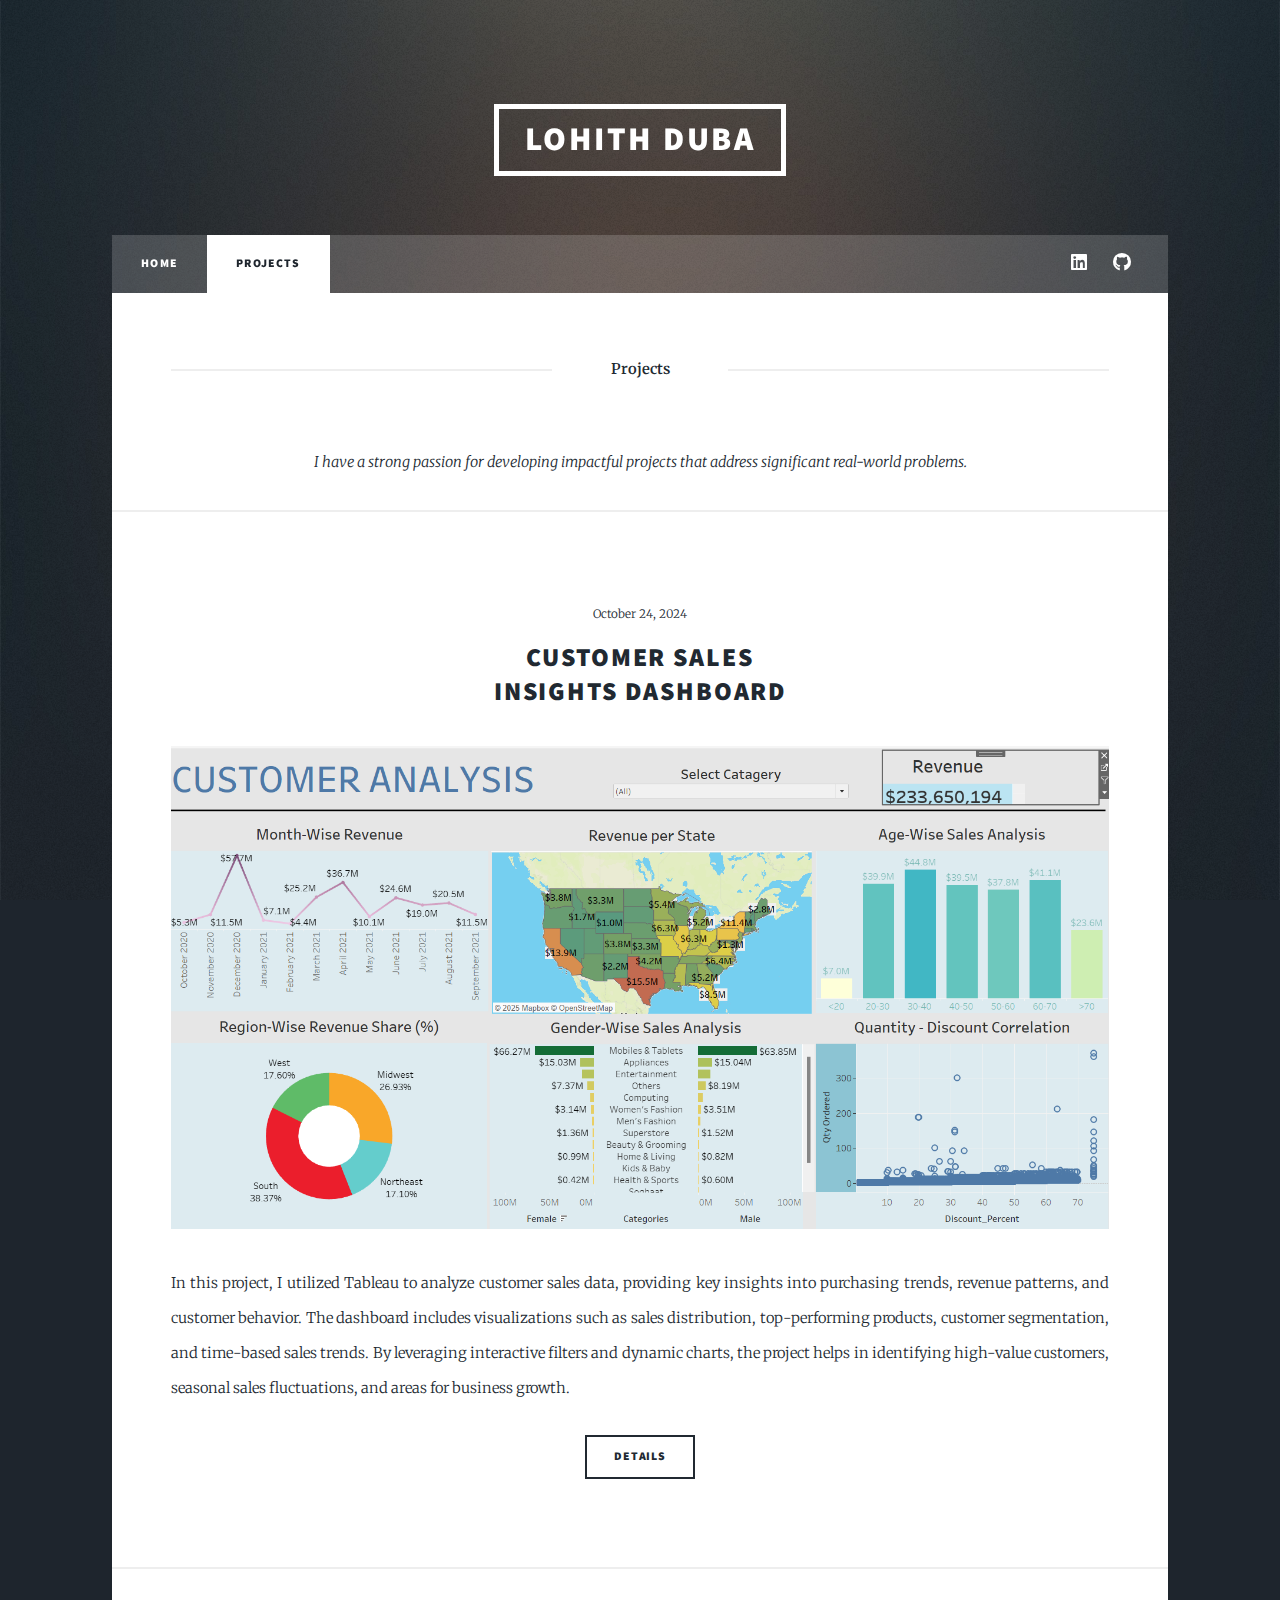
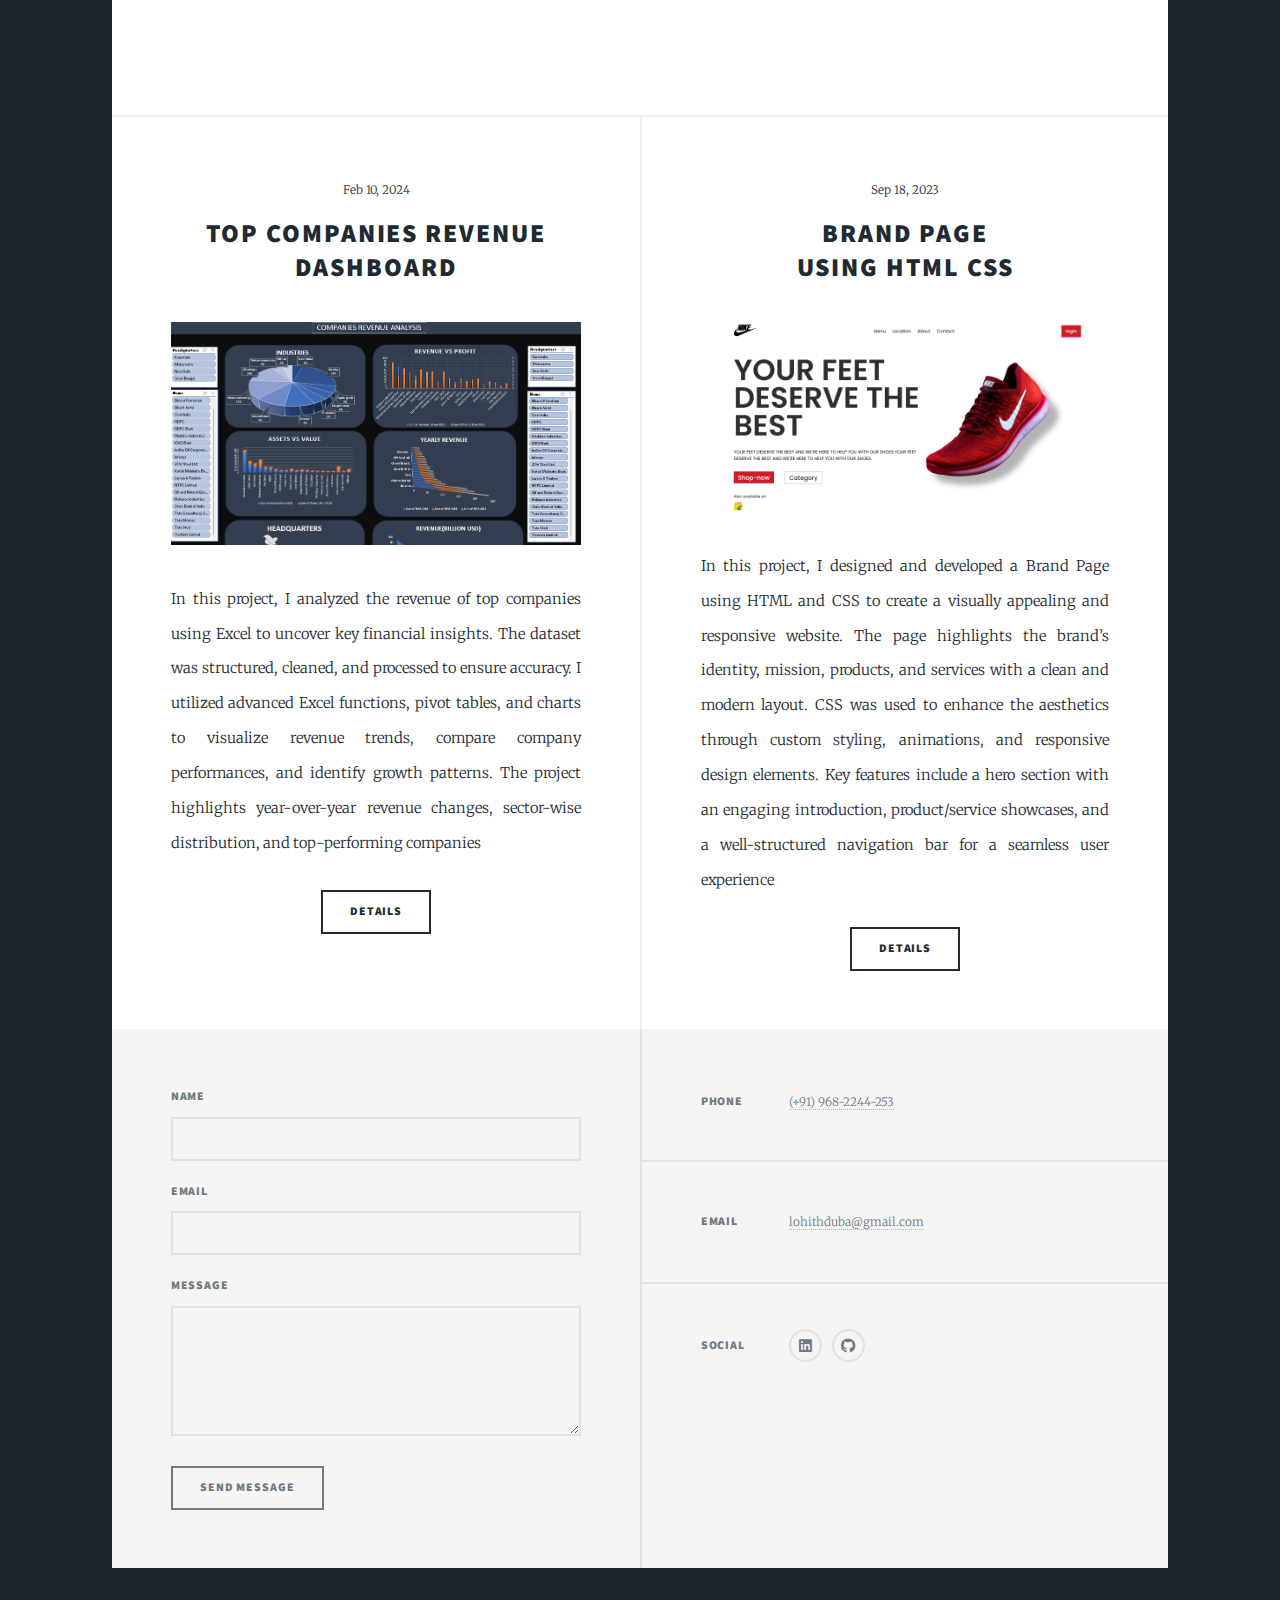
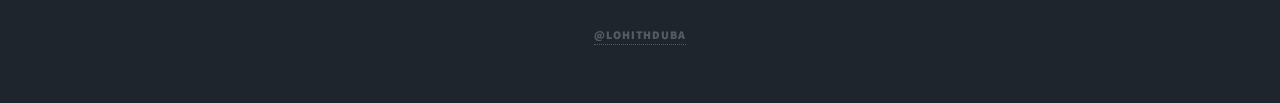
==== generic.html @ ae15f26b "Add files via upload" ====
<!DOCTYPE HTML>

<html>
	<head>
		<title>Lohith Duba</title>
		<meta charset="utf-8" />
		<meta name="viewport" content="width=device-width, initial-scale=1, user-scalable=no" />
		<link rel="stylesheet" href="assets/css/main.css" />
		<noscript><link rel="stylesheet" href="assets/css/noscript.css" /></noscript>
	</head>
	<body class="is-preload">

		<!-- Wrapper -->
			<div id="wrapper">

				<!-- Header -->
					<header id="header">
						<a href="index.html" class="logo">Lohith Duba</a>

					</header>

				<!-- Nav -->
					<nav id="nav">
						<ul class="links">
							<li><a href="index.html">Home</a></li>
							<li class="active"><a href="generic.html">Projects</a></li>
							
							
						
						</ul>
						<ul class="icons">
							<li><a href="https://www.linkedin.com/in/lohith-duba-64965324a/" class="icon brands fa-linkedin"><span class="label">LinkedIn</span></a></li>
							<li><a href="https://github.com/Lohithduba" class="icon brands fa-github"><span class="label">GitHub</span></a></li>
						</ul>
					</nav>

				<!-- Main -->
					<div id="main">
						<header class="major">
							<span class="date"><b>Projects</b></span>
							
							<p>I have a strong passion for developing impactful projects that address significant real-world problems.</p>
						</header>
						<article class="post featured">
							<header>
								<span class="date">October 24, 2024</span>
								<h2><a href="#">Customer Sales <br />
									Insights Dashboard</a></h2>
							</header>
							<a href="#" class="image fit"><img src="Screenshot 2025-02-28 192719.png" alt="" /></a>
							<p>In this project, I utilized Tableau to analyze customer sales data, providing key insights into purchasing trends, revenue patterns, and customer behavior. The dashboard includes visualizations such as sales distribution, top-performing products, customer segmentation, and time-based sales trends. By leveraging interactive filters and dynamic charts, the project helps in identifying high-value customers, seasonal sales fluctuations, and areas for business growth. </p>
							<ul class="actions special">
								<li><a href="https://github.com/Lohithduba/Customer_sales_dashboard" class="button">Details</a></li>
							</ul>
						</article>
						<!-- Post -->
							<section class="post">
								
								
							</section>
							<section class="posts">
								
								<article>
									<header>
										<span class="date">Feb 10, 2024</span>
										<h2><a href="#">Top Companies Revenue Dashboard</a></h2>
									</header>
									<a href="https://github.com/Lohithduba/Revenue_analysis/tree/main" class="image fit"><img src="Screenshot 2024-04-17 114132.png"alt="" /></a>
									<p>In this project, I analyzed the revenue of top companies using Excel to uncover key financial insights. The dataset was structured, cleaned, and processed to ensure accuracy. I utilized advanced Excel functions, pivot tables, and charts to visualize revenue trends, compare company performances, and identify growth patterns. The project highlights year-over-year revenue changes, sector-wise distribution, and top-performing companies</p>
									<ul class="actions special">
										<li><a href="https://github.com/Lohithduba/Revenue_analysis/tree/main" class="button">Details</a></li>
									</ul>
								</article>
								<article>
									<header>
										<span class="date">Sep 18, 2023</span>
										<h2><a href="#">Brand Page<br />
										using Html Css</a></h2>
									</header>
									<a href="https://github.com/Lohithduba/BrandPage" class="image fit"><img src="brand2.png" alt="" /></a>
									<p>In this project, I designed and developed a Brand Page using HTML and CSS to create a visually appealing and responsive website. The page highlights the brand’s identity, mission, products, and services with a clean and modern layout. CSS was used to enhance the aesthetics through custom styling, animations, and responsive design elements. Key features include a hero section with an engaging introduction, product/service showcases, and a well-structured navigation bar for a seamless user experience</p>
									<ul class="actions special">
										<li><a href="https://github.com/Lohithduba/BrandPage" class="button">Details</a></li>
									</ul>
								</article>
								
								
								
							</section>

					</div>

				<!-- Footer -->
					<footer id="footer">
						<section>
							<form method="post" action="#">
								<div class="fields">
									<div class="field">
										<label for="name">Name</label>
										<input type="text" name="name" id="name" />
									</div>
									<div class="field">
										<label for="email">Email</label>
										<input type="text" name="email" id="email" />
									</div>
									<div class="field">
										<label for="message">Message</label>
										<textarea name="message" id="message" rows="3"></textarea>
									</div>
								</div>
								<ul class="actions">
									<li><input type="submit" value="Send Message" /></li>
								</ul>
							</form>
						</section>
						<section class="split contact">
							
							<section>
								<h3>Phone</h3>
								<p><a href="#">(+91) 968-2244-253</a></p>
							</section>
							<section>
								<h3>Email</h3>
								<p><a href="#">lohithduba@gmail.com</a></p>
							</section>
							<section>
								<h3>Social</h3>
								<ul class="icons alt">
									<li><a href="https://www.linkedin.com/in/lohith-duba-64965324a/" class="icon brands fa-linkedin"><span class="label">LinkedIn</span></a></li>
									<li><a href="https://github.com/Lohithduba" class="icon brands fa-github"><span class="label">GitHub</span></a></li>
								</ul>
							</section>
						</section>
					</footer>

				<!-- Copyright -->
				<div id="copyright">
					<ul><li><a href="https://www.linkedin.com/in/lohith-duba-64965324a/">@LohithDuba</a></li></ul>
				</div>

			</div>

		<!-- Scripts -->
			<script src="assets/js/jquery.min.js"></script>
			<script src="assets/js/jquery.scrollex.min.js"></script>
			<script src="assets/js/jquery.scrolly.min.js"></script>
			<script src="assets/js/browser.min.js"></script>
			<script src="assets/js/breakpoints.min.js"></script>
			<script src="assets/js/util.js"></script>
			<script src="assets/js/main.js"></script>

	</body>
</html>
---- assets/css/main.css ----
@import url(fontawesome-all.min.css);
@import url("https://fonts.googleapis.com/css?family=Merriweather:300,700,300italic,700italic|Source+Sans+Pro:900");

/*
	Massively by HTML5 UP
	html5up.net | @ajlkn
	Free for personal and commercial use under the CCA 3.0 license (html5up.net/license)
*/

html, body, div, span, applet, object,
iframe, h1, h2, h3, h4, h5, h6, p, blockquote,
pre, a, abbr, acronym, address, big, cite,
code, del, dfn, em, img, ins, kbd, q, s, samp,
small, strike, strong, sub, sup, tt, var, b,
u, i, center, dl, dt, dd, ol, ul, li, fieldset,
form, label, legend, table, caption, tbody,
tfoot, thead, tr, th, td, article, aside,
canvas, details, embed, figure, figcaption,
footer, header, hgroup, menu, nav, output, ruby,
section, summary, time, mark, audio, video {
	margin: 0;
	padding: 0;
	border: 0;
	font-size: 100%;
	font: inherit;
	vertical-align: baseline;}

article, aside, details, figcaption, figure,
footer, header, hgroup, menu, nav, section {
	display: block;}

body {
	line-height: 1;
}

ol, ul {
	list-style: none;
}

blockquote, q {
	quotes: none;
}

	blockquote:before, blockquote:after, q:before, q:after {
		content: '';
		content: none;
	}

table {
	border-collapse: collapse;
	border-spacing: 0;
}

body {
	-webkit-text-size-adjust: none;
}

mark {
	background-color: transparent;
	color: inherit;
}

input::-moz-focus-inner {
	border: 0;
	padding: 0;
}

input, select, textarea {
	-moz-appearance: none;
	-webkit-appearance: none;
	-ms-appearance: none;
	appearance: none;
}

/* Basic */

	@-ms-viewport {
		width: device-width;
	}

	body {
		-ms-overflow-style: scrollbar;
	}

	@media screen and (max-width: 480px) {

		html, body {
			min-width: 320px;
		}

	}

	html {
		box-sizing: border-box;
	}

	*, *:before, *:after {
		box-sizing: inherit;
	}

	body {
		background-color: #1e252d;
	}

		body.is-preload *, body.is-preload *:before, body.is-preload *:after {
			-moz-animation: none !important;
			-webkit-animation: none !important;
			-ms-animation: none !important;
			animation: none !important;
			-moz-transition: none !important;
			-webkit-transition: none !important;
			-ms-transition: none !important;
			transition: none !important;
		}

/* Type */

	html {
		font-size: 16pt;
	}

		@media screen and (max-width: 1680px) {

			html {
				font-size: 12pt;
			}

		}

		@media screen and (max-width: 1280px) {

			html {
				font-size: 11pt;
			}

		}

		@media screen and (max-width: 360px) {

			html {
				font-size: 10pt;
			}

		}

	body {
		color: #212931;
	}

	body, input, select, textarea {
		font-family: "Merriweather", Georgia, serif;
		font-weight: 300;
		font-size: 1rem;
		line-height: 2.375;
	}

	a {
		-moz-transition: color 0.2s ease-in-out, background-color 0.2s ease-in-out, border-color 0.2s ease-in-out, box-shadow 0.2s ease-in-out;
		-webkit-transition: color 0.2s ease-in-out, background-color 0.2s ease-in-out, border-color 0.2s ease-in-out, box-shadow 0.2s ease-in-out;
		-ms-transition: color 0.2s ease-in-out, background-color 0.2s ease-in-out, border-color 0.2s ease-in-out, box-shadow 0.2s ease-in-out;
		transition: color 0.2s ease-in-out, background-color 0.2s ease-in-out, border-color 0.2s ease-in-out, box-shadow 0.2s ease-in-out;
		border-bottom: dotted 1px;
		text-decoration: none;
	}

		a:hover {
			border-bottom-color: transparent;
		}

	strong, b {
		font-weight: 600;
	}

	em, i {
		font-style: italic;
	}

	p {
		text-align: justify;
		margin: 0 0 2rem 0;
	}

	h1, h2, h3, h4, h5, h6 {
		font-family: "Source Sans Pro", Helvetica, sans-serif;
		font-weight: 900;
		line-height: 1.5;
		letter-spacing: 0.075em;
		text-transform: uppercase;
		margin: 0 0 1rem 0;
	}

		h1 a, h2 a, h3 a, h4 a, h5 a, h6 a {
			border-bottom: 0;
			color: inherit;
			text-decoration: none;
		}

	h1 {
		font-size: 4rem;
		line-height: 1.1;
		margin: 0 0 2rem 0;
	}

	h2 {
		font-size: 1.75rem;
		line-height: 1.3;
		margin: 0 0 1.5rem 0;
	}

	h3 {
		font-size: 1.25rem;
		margin: 0 0 1.5rem 0;
	}

	h4 {
		font-size: 1rem;
	}

	h5 {
		font-size: 0.9rem;
	}

	h6 {
		font-size: 0.8rem;
	}

	sub {
		font-size: 0.8rem;
		position: relative;
		top: 0.5rem;
	}

	sup {
		font-size: 0.8rem;
		position: relative;
		top: -0.5rem;
	}

	blockquote {
		border-left: solid 4px;
		font-style: italic;
		margin: 0 0 2rem 0;
		padding: 0.5rem 0 0.5rem 2rem;
	}

	code {
		border: solid 2px;
		font-family: "Courier New", monospace;
		font-size: 0.9rem;
		margin: 0 0.25rem;
		padding: 0.25rem 0.65rem;
	}

	pre {
		-webkit-overflow-scrolling: touch;
		font-family: "Courier New", monospace;
		font-size: 0.9rem;
		margin: 0 0 2rem 0;
	}

		pre code {
			display: block;
			line-height: 1.75;
			padding: 1rem 1.5rem;
			overflow-x: auto;
		}

	hr {
		border: 0;
		border-bottom: solid 2px;
		margin: 3rem 0;
	}

		hr.major {
			margin: 5rem 0;
		}

	.align-left {
		text-align: left;
	}

	.align-center {
		text-align: center;
	}

	.align-right {
		text-align: right;
	}

	input, select, textarea {
		color: #212931;
	}

	a {
		color: #212931;
		border-bottom-color: rgba(33, 41, 49, 0.5);
	}

		a:hover {
			border-bottom-color: transparent;
			color: #18bfef !important;
		}

	strong, b {
		color: #212931;
	}

	h1, h2, h3, h4, h5, h6 {
		color: #212931;
	}

	blockquote {
		border-left-color: #eeeeee;
	}

	code {
		background: rgba(220, 220, 220, 0.25);
		border-color: #eeeeee;
	}

	hr {
		border-bottom-color: #eeeeee;
	}

/* Row */

	.row {
		display: flex;
		flex-wrap: wrap;
		box-sizing: border-box;
		align-items: stretch;
	}

		.row > * {
			box-sizing: border-box;
		}

		.row.gtr-uniform > * > :last-child {
			margin-bottom: 0;
		}

		.row.aln-left {
			justify-content: flex-start;
		}

		.row.aln-center {
			justify-content: center;
		}

		.row.aln-right {
			justify-content: flex-end;
		}

		.row.aln-top {
			align-items: flex-start;
		}

		.row.aln-middle {
			align-items: center;
		}

		.row.aln-bottom {
			align-items: flex-end;
		}

		.row > .imp {
			order: -1;
		}

		.row > .col-1 {
			width: 8.33333%;
		}

		.row > .off-1 {
			margin-left: 8.33333%;
		}

		.row > .col-2 {
			width: 16.66667%;
		}

		.row > .off-2 {
			margin-left: 16.66667%;
		}

		.row > .col-3 {
			width: 25%;
		}

		.row > .off-3 {
			margin-left: 25%;
		}

		.row > .col-4 {
			width: 33.33333%;
		}

		.row > .off-4 {
			margin-left: 33.33333%;
		}

		.row > .col-5 {
			width: 41.66667%;
		}

		.row > .off-5 {
			margin-left: 41.66667%;
		}

		.row > .col-6 {
			width: 50%;
		}

		.row > .off-6 {
			margin-left: 50%;
		}

		.row > .col-7 {
			width: 58.33333%;
		}

		.row > .off-7 {
			margin-left: 58.33333%;
		}

		.row > .col-8 {
			width: 66.66667%;
		}

		.row > .off-8 {
			margin-left: 66.66667%;
		}

		.row > .col-9 {
			width: 75%;
		}

		.row > .off-9 {
			margin-left: 75%;
		}

		.row > .col-10 {
			width: 83.33333%;
		}

		.row > .off-10 {
			margin-left: 83.33333%;
		}

		.row > .col-11 {
			width: 91.66667%;
		}

		.row > .off-11 {
			margin-left: 91.66667%;
		}

		.row > .col-12 {
			width: 100%;
		}

		.row > .off-12 {
			margin-left: 100%;
		}

		.row.gtr-0 {
			margin-top: 0;
			margin-left: 0rem;
		}

			.row.gtr-0 > * {
				padding: 0 0 0 0rem;
			}

			.row.gtr-0.gtr-uniform {
				margin-top: 0rem;
			}

				.row.gtr-0.gtr-uniform > * {
					padding-top: 0rem;
				}

		.row.gtr-25 {
			margin-top: 0;
			margin-left: -0.375rem;
		}

			.row.gtr-25 > * {
				padding: 0 0 0 0.375rem;
			}

			.row.gtr-25.gtr-uniform {
				margin-top: -0.375rem;
			}

				.row.gtr-25.gtr-uniform > * {
					padding-top: 0.375rem;
				}

		.row.gtr-50 {
			margin-top: 0;
			margin-left: -0.75rem;
		}

			.row.gtr-50 > * {
				padding: 0 0 0 0.75rem;
			}

			.row.gtr-50.gtr-uniform {
				margin-top: -0.75rem;
			}

				.row.gtr-50.gtr-uniform > * {
					padding-top: 0.75rem;
				}

		.row {
			margin-top: 0;
			margin-left: -1.5rem;
		}

			.row > * {
				padding: 0 0 0 1.5rem;
			}

			.row.gtr-uniform {
				margin-top: -1.5rem;
			}

				.row.gtr-uniform > * {
					padding-top: 1.5rem;
				}

		.row.gtr-150 {
			margin-top: 0;
			margin-left: -2.25rem;
		}

			.row.gtr-150 > * {
				padding: 0 0 0 2.25rem;
			}

			.row.gtr-150.gtr-uniform {
				margin-top: -2.25rem;
			}

				.row.gtr-150.gtr-uniform > * {
					padding-top: 2.25rem;
				}

		.row.gtr-200 {
			margin-top: 0;
			margin-left: -3rem;
		}

			.row.gtr-200 > * {
				padding: 0 0 0 3rem;
			}

			.row.gtr-200.gtr-uniform {
				margin-top: -3rem;
			}

				.row.gtr-200.gtr-uniform > * {
					padding-top: 3rem;
				}

		@media screen and (max-width: 1680px) {

			.row {
				display: flex;
				flex-wrap: wrap;
				box-sizing: border-box;
				align-items: stretch;
			}

				.row > * {
					box-sizing: border-box;
				}

				.row.gtr-uniform > * > :last-child {
					margin-bottom: 0;
				}

				.row.aln-left {
					justify-content: flex-start;
				}

				.row.aln-center {
					justify-content: center;
				}

				.row.aln-right {
					justify-content: flex-end;
				}

				.row.aln-top {
					align-items: flex-start;
				}

				.row.aln-middle {
					align-items: center;
				}

				.row.aln-bottom {
					align-items: flex-end;
				}

				.row > .imp-xlarge {
					order: -1;
				}

				.row > .col-1-xlarge {
					width: 8.33333%;
				}

				.row > .off-1-xlarge {
					margin-left: 8.33333%;
				}

				.row > .col-2-xlarge {
					width: 16.66667%;
				}

				.row > .off-2-xlarge {
					margin-left: 16.66667%;
				}

				.row > .col-3-xlarge {
					width: 25%;
				}

				.row > .off-3-xlarge {
					margin-left: 25%;
				}

				.row > .col-4-xlarge {
					width: 33.33333%;
				}

				.row > .off-4-xlarge {
					margin-left: 33.33333%;
				}

				.row > .col-5-xlarge {
					width: 41.66667%;
				}

				.row > .off-5-xlarge {
					margin-left: 41.66667%;
				}

				.row > .col-6-xlarge {
					width: 50%;
				}

				.row > .off-6-xlarge {
					margin-left: 50%;
				}

				.row > .col-7-xlarge {
					width: 58.33333%;
				}

				.row > .off-7-xlarge {
					margin-left: 58.33333%;
				}

				.row > .col-8-xlarge {
					width: 66.66667%;
				}

				.row > .off-8-xlarge {
					margin-left: 66.66667%;
				}

				.row > .col-9-xlarge {
					width: 75%;
				}

				.row > .off-9-xlarge {
					margin-left: 75%;
				}

				.row > .col-10-xlarge {
					width: 83.33333%;
				}

				.row > .off-10-xlarge {
					margin-left: 83.33333%;
				}

				.row > .col-11-xlarge {
					width: 91.66667%;
				}

				.row > .off-11-xlarge {
					margin-left: 91.66667%;
				}

				.row > .col-12-xlarge {
					width: 100%;
				}

				.row > .off-12-xlarge {
					margin-left: 100%;
				}

				.row.gtr-0 {
					margin-top: 0;
					margin-left: 0rem;
				}

					.row.gtr-0 > * {
						padding: 0 0 0 0rem;
					}

					.row.gtr-0.gtr-uniform {
						margin-top: 0rem;
					}

						.row.gtr-0.gtr-uniform > * {
							padding-top: 0rem;
						}

				.row.gtr-25 {
					margin-top: 0;
					margin-left: -0.375rem;
				}

					.row.gtr-25 > * {
						padding: 0 0 0 0.375rem;
					}

					.row.gtr-25.gtr-uniform {
						margin-top: -0.375rem;
					}

						.row.gtr-25.gtr-uniform > * {
							padding-top: 0.375rem;
						}

				.row.gtr-50 {
					margin-top: 0;
					margin-left: -0.75rem;
				}

					.row.gtr-50 > * {
						padding: 0 0 0 0.75rem;
					}

					.row.gtr-50.gtr-uniform {
						margin-top: -0.75rem;
					}

						.row.gtr-50.gtr-uniform > * {
							padding-top: 0.75rem;
						}

				.row {
					margin-top: 0;
					margin-left: -1.5rem;
				}

					.row > * {
						padding: 0 0 0 1.5rem;
					}

					.row.gtr-uniform {
						margin-top: -1.5rem;
					}

						.row.gtr-uniform > * {
							padding-top: 1.5rem;
						}

				.row.gtr-150 {
					margin-top: 0;
					margin-left: -2.25rem;
				}

					.row.gtr-150 > * {
						padding: 0 0 0 2.25rem;
					}

					.row.gtr-150.gtr-uniform {
						margin-top: -2.25rem;
					}

						.row.gtr-150.gtr-uniform > * {
							padding-top: 2.25rem;
						}

				.row.gtr-200 {
					margin-top: 0;
					margin-left: -3rem;
				}

					.row.gtr-200 > * {
						padding: 0 0 0 3rem;
					}

					.row.gtr-200.gtr-uniform {
						margin-top: -3rem;
					}

						.row.gtr-200.gtr-uniform > * {
							padding-top: 3rem;
						}

		}

		@media screen and (max-width: 1280px) {

			.row {
				display: flex;
				flex-wrap: wrap;
				box-sizing: border-box;
				align-items: stretch;
			}

				.row > * {
					box-sizing: border-box;
				}

				.row.gtr-uniform > * > :last-child {
					margin-bottom: 0;
				}

				.row.aln-left {
					justify-content: flex-start;
				}

				.row.aln-center {
					justify-content: center;
				}

				.row.aln-right {
					justify-content: flex-end;
				}

				.row.aln-top {
					align-items: flex-start;
				}

				.row.aln-middle {
					align-items: center;
				}

				.row.aln-bottom {
					align-items: flex-end;
				}

				.row > .imp-large {
					order: -1;
				}

				.row > .col-1-large {
					width: 8.33333%;
				}

				.row > .off-1-large {
					margin-left: 8.33333%;
				}

				.row > .col-2-large {
					width: 16.66667%;
				}

				.row > .off-2-large {
					margin-left: 16.66667%;
				}

				.row > .col-3-large {
					width: 25%;
				}

				.row > .off-3-large {
					margin-left: 25%;
				}

				.row > .col-4-large {
					width: 33.33333%;
				}

				.row > .off-4-large {
					margin-left: 33.33333%;
				}

				.row > .col-5-large {
					width: 41.66667%;
				}

				.row > .off-5-large {
					margin-left: 41.66667%;
				}

				.row > .col-6-large {
					width: 50%;
				}

				.row > .off-6-large {
					margin-left: 50%;
				}

				.row > .col-7-large {
					width: 58.33333%;
				}

				.row > .off-7-large {
					margin-left: 58.33333%;
				}

				.row > .col-8-large {
					width: 66.66667%;
				}

				.row > .off-8-large {
					margin-left: 66.66667%;
				}

				.row > .col-9-large {
					width: 75%;
				}

				.row > .off-9-large {
					margin-left: 75%;
				}

				.row > .col-10-large {
					width: 83.33333%;
				}

				.row > .off-10-large {
					margin-left: 83.33333%;
				}

				.row > .col-11-large {
					width: 91.66667%;
				}

				.row > .off-11-large {
					margin-left: 91.66667%;
				}

				.row > .col-12-large {
					width: 100%;
				}

				.row > .off-12-large {
					margin-left: 100%;
				}

				.row.gtr-0 {
					margin-top: 0;
					margin-left: 0rem;
				}

					.row.gtr-0 > * {
						padding: 0 0 0 0rem;
					}

					.row.gtr-0.gtr-uniform {
						margin-top: 0rem;
					}

						.row.gtr-0.gtr-uniform > * {
							padding-top: 0rem;
						}

				.row.gtr-25 {
					margin-top: 0;
					margin-left: -0.375rem;
				}

					.row.gtr-25 > * {
						padding: 0 0 0 0.375rem;
					}

					.row.gtr-25.gtr-uniform {
						margin-top: -0.375rem;
					}

						.row.gtr-25.gtr-uniform > * {
							padding-top: 0.375rem;
						}

				.row.gtr-50 {
					margin-top: 0;
					margin-left: -0.75rem;
				}

					.row.gtr-50 > * {
						padding: 0 0 0 0.75rem;
					}

					.row.gtr-50.gtr-uniform {
						margin-top: -0.75rem;
					}

						.row.gtr-50.gtr-uniform > * {
							padding-top: 0.75rem;
						}

				.row {
					margin-top: 0;
					margin-left: -1.5rem;
				}

					.row > * {
						padding: 0 0 0 1.5rem;
					}

					.row.gtr-uniform {
						margin-top: -1.5rem;
					}

						.row.gtr-uniform > * {
							padding-top: 1.5rem;
						}

				.row.gtr-150 {
					margin-top: 0;
					margin-left: -2.25rem;
				}

					.row.gtr-150 > * {
						padding: 0 0 0 2.25rem;
					}

					.row.gtr-150.gtr-uniform {
						margin-top: -2.25rem;
					}

						.row.gtr-150.gtr-uniform > * {
							padding-top: 2.25rem;
						}

				.row.gtr-200 {
					margin-top: 0;
					margin-left: -3rem;
				}

					.row.gtr-200 > * {
						padding: 0 0 0 3rem;
					}

					.row.gtr-200.gtr-uniform {
						margin-top: -3rem;
					}

						.row.gtr-200.gtr-uniform > * {
							padding-top: 3rem;
						}

		}

		@media screen and (max-width: 980px) {

			.row {
				display: flex;
				flex-wrap: wrap;
				box-sizing: border-box;
				align-items: stretch;
			}

				.row > * {
					box-sizing: border-box;
				}

				.row.gtr-uniform > * > :last-child {
					margin-bottom: 0;
				}

				.row.aln-left {
					justify-content: flex-start;
				}

				.row.aln-center {
					justify-content: center;
				}

				.row.aln-right {
					justify-content: flex-end;
				}

				.row.aln-top {
					align-items: flex-start;
				}

				.row.aln-middle {
					align-items: center;
				}

				.row.aln-bottom {
					align-items: flex-end;
				}

				.row > .imp-medium {
					order: -1;
				}

				.row > .col-1-medium {
					width: 8.33333%;
				}

				.row > .off-1-medium {
					margin-left: 8.33333%;
				}

				.row > .col-2-medium {
					width: 16.66667%;
				}

				.row > .off-2-medium {
					margin-left: 16.66667%;
				}

				.row > .col-3-medium {
					width: 25%;
				}

				.row > .off-3-medium {
					margin-left: 25%;
				}

				.row > .col-4-medium {
					width: 33.33333%;
				}

				.row > .off-4-medium {
					margin-left: 33.33333%;
				}

				.row > .col-5-medium {
					width: 41.66667%;
				}

				.row > .off-5-medium {
					margin-left: 41.66667%;
				}

				.row > .col-6-medium {
					width: 50%;
				}

				.row > .off-6-medium {
					margin-left: 50%;
				}

				.row > .col-7-medium {
					width: 58.33333%;
				}

				.row > .off-7-medium {
					margin-left: 58.33333%;
				}

				.row > .col-8-medium {
					width: 66.66667%;
				}

				.row > .off-8-medium {
					margin-left: 66.66667%;
				}

				.row > .col-9-medium {
					width: 75%;
				}

				.row > .off-9-medium {
					margin-left: 75%;
				}

				.row > .col-10-medium {
					width: 83.33333%;
				}

				.row > .off-10-medium {
					margin-left: 83.33333%;
				}

				.row > .col-11-medium {
					width: 91.66667%;
				}

				.row > .off-11-medium {
					margin-left: 91.66667%;
				}

				.row > .col-12-medium {
					width: 100%;
				}

				.row > .off-12-medium {
					margin-left: 100%;
				}

				.row.gtr-0 {
					margin-top: 0;
					margin-left: 0rem;
				}

					.row.gtr-0 > * {
						padding: 0 0 0 0rem;
					}

					.row.gtr-0.gtr-uniform {
						margin-top: 0rem;
					}

						.row.gtr-0.gtr-uniform > * {
							padding-top: 0rem;
						}

				.row.gtr-25 {
					margin-top: 0;
					margin-left: -0.375rem;
				}

					.row.gtr-25 > * {
						padding: 0 0 0 0.375rem;
					}

					.row.gtr-25.gtr-uniform {
						margin-top: -0.375rem;
					}

						.row.gtr-25.gtr-uniform > * {
							padding-top: 0.375rem;
						}

				.row.gtr-50 {
					margin-top: 0;
					margin-left: -0.75rem;
				}

					.row.gtr-50 > * {
						padding: 0 0 0 0.75rem;
					}

					.row.gtr-50.gtr-uniform {
						margin-top: -0.75rem;
					}

						.row.gtr-50.gtr-uniform > * {
							padding-top: 0.75rem;
						}

				.row {
					margin-top: 0;
					margin-left: -1.5rem;
				}

					.row > * {
						padding: 0 0 0 1.5rem;
					}

					.row.gtr-uniform {
						margin-top: -1.5rem;
					}

						.row.gtr-uniform > * {
							padding-top: 1.5rem;
						}

				.row.gtr-150 {
					margin-top: 0;
					margin-left: -2.25rem;
				}

					.row.gtr-150 > * {
						padding: 0 0 0 2.25rem;
					}

					.row.gtr-150.gtr-uniform {
						margin-top: -2.25rem;
					}

						.row.gtr-150.gtr-uniform > * {
							padding-top: 2.25rem;
						}

				.row.gtr-200 {
					margin-top: 0;
					margin-left: -3rem;
				}

					.row.gtr-200 > * {
						padding: 0 0 0 3rem;
					}

					.row.gtr-200.gtr-uniform {
						margin-top: -3rem;
					}

						.row.gtr-200.gtr-uniform > * {
							padding-top: 3rem;
						}

		}

		@media screen and (max-width: 736px) {

			.row {
				display: flex;
				flex-wrap: wrap;
				box-sizing: border-box;
				align-items: stretch;
			}

				.row > * {
					box-sizing: border-box;
				}

				.row.gtr-uniform > * > :last-child {
					margin-bottom: 0;
				}

				.row.aln-left {
					justify-content: flex-start;
				}

				.row.aln-center {
					justify-content: center;
				}

				.row.aln-right {
					justify-content: flex-end;
				}

				.row.aln-top {
					align-items: flex-start;
				}

				.row.aln-middle {
					align-items: center;
				}

				.row.aln-bottom {
					align-items: flex-end;
				}

				.row > .imp-small {
					order: -1;
				}

				.row > .col-1-small {
					width: 8.33333%;
				}

				.row > .off-1-small {
					margin-left: 8.33333%;
				}

				.row > .col-2-small {
					width: 16.66667%;
				}

				.row > .off-2-small {
					margin-left: 16.66667%;
				}

				.row > .col-3-small {
					width: 25%;
				}

				.row > .off-3-small {
					margin-left: 25%;
				}

				.row > .col-4-small {
					width: 33.33333%;
				}

				.row > .off-4-small {
					margin-left: 33.33333%;
				}

				.row > .col-5-small {
					width: 41.66667%;
				}

				.row > .off-5-small {
					margin-left: 41.66667%;
				}

				.row > .col-6-small {
					width: 50%;
				}

				.row > .off-6-small {
					margin-left: 50%;
				}

				.row > .col-7-small {
					width: 58.33333%;
				}

				.row > .off-7-small {
					margin-left: 58.33333%;
				}

				.row > .col-8-small {
					width: 66.66667%;
				}

				.row > .off-8-small {
					margin-left: 66.66667%;
				}

				.row > .col-9-small {
					width: 75%;
				}

				.row > .off-9-small {
					margin-left: 75%;
				}

				.row > .col-10-small {
					width: 83.33333%;
				}

				.row > .off-10-small {
					margin-left: 83.33333%;
				}

				.row > .col-11-small {
					width: 91.66667%;
				}

				.row > .off-11-small {
					margin-left: 91.66667%;
				}

				.row > .col-12-small {
					width: 100%;
				}

				.row > .off-12-small {
					margin-left: 100%;
				}

				.row.gtr-0 {
					margin-top: 0;
					margin-left: 0rem;
				}

					.row.gtr-0 > * {
						padding: 0 0 0 0rem;
					}

					.row.gtr-0.gtr-uniform {
						margin-top: 0rem;
					}

						.row.gtr-0.gtr-uniform > * {
							padding-top: 0rem;
						}

				.row.gtr-25 {
					margin-top: 0;
					margin-left: -0.375rem;
				}

					.row.gtr-25 > * {
						padding: 0 0 0 0.375rem;
					}

					.row.gtr-25.gtr-uniform {
						margin-top: -0.375rem;
					}

						.row.gtr-25.gtr-uniform > * {
							padding-top: 0.375rem;
						}

				.row.gtr-50 {
					margin-top: 0;
					margin-left: -0.75rem;
				}

					.row.gtr-50 > * {
						padding: 0 0 0 0.75rem;
					}

					.row.gtr-50.gtr-uniform {
						margin-top: -0.75rem;
					}

						.row.gtr-50.gtr-uniform > * {
							padding-top: 0.75rem;
						}

				.row {
					margin-top: 0;
					margin-left: -1.5rem;
				}

					.row > * {
						padding: 0 0 0 1.5rem;
					}

					.row.gtr-uniform {
						margin-top: -1.5rem;
					}

						.row.gtr-uniform > * {
							padding-top: 1.5rem;
						}

				.row.gtr-150 {
					margin-top: 0;
					margin-left: -2.25rem;
				}

					.row.gtr-150 > * {
						padding: 0 0 0 2.25rem;
					}

					.row.gtr-150.gtr-uniform {
						margin-top: -2.25rem;
					}

						.row.gtr-150.gtr-uniform > * {
							padding-top: 2.25rem;
						}

				.row.gtr-200 {
					margin-top: 0;
					margin-left: -3rem;
				}

					.row.gtr-200 > * {
						padding: 0 0 0 3rem;
					}

					.row.gtr-200.gtr-uniform {
						margin-top: -3rem;
					}

						.row.gtr-200.gtr-uniform > * {
							padding-top: 3rem;
						}

		}

		@media screen and (max-width: 480px) {

			.row {
				display: flex;
				flex-wrap: wrap;
				box-sizing: border-box;
				align-items: stretch;
			}

				.row > * {
					box-sizing: border-box;
				}

				.row.gtr-uniform > * > :last-child {
					margin-bottom: 0;
				}

				.row.aln-left {
					justify-content: flex-start;
				}

				.row.aln-center {
					justify-content: center;
				}

				.row.aln-right {
					justify-content: flex-end;
				}

				.row.aln-top {
					align-items: flex-start;
				}

				.row.aln-middle {
					align-items: center;
				}

				.row.aln-bottom {
					align-items: flex-end;
				}

				.row > .imp-xsmall {
					order: -1;
				}

				.row > .col-1-xsmall {
					width: 8.33333%;
				}

				.row > .off-1-xsmall {
					margin-left: 8.33333%;
				}

				.row > .col-2-xsmall {
					width: 16.66667%;
				}

				.row > .off-2-xsmall {
					margin-left: 16.66667%;
				}

				.row > .col-3-xsmall {
					width: 25%;
				}

				.row > .off-3-xsmall {
					margin-left: 25%;
				}

				.row > .col-4-xsmall {
					width: 33.33333%;
				}

				.row > .off-4-xsmall {
					margin-left: 33.33333%;
				}

				.row > .col-5-xsmall {
					width: 41.66667%;
				}

				.row > .off-5-xsmall {
					margin-left: 41.66667%;
				}

				.row > .col-6-xsmall {
					width: 50%;
				}

				.row > .off-6-xsmall {
					margin-left: 50%;
				}

				.row > .col-7-xsmall {
					width: 58.33333%;
				}

				.row > .off-7-xsmall {
					margin-left: 58.33333%;
				}

				.row > .col-8-xsmall {
					width: 66.66667%;
				}

				.row > .off-8-xsmall {
					margin-left: 66.66667%;
				}

				.row > .col-9-xsmall {
					width: 75%;
				}

				.row > .off-9-xsmall {
					margin-left: 75%;
				}

				.row > .col-10-xsmall {
					width: 83.33333%;
				}

				.row > .off-10-xsmall {
					margin-left: 83.33333%;
				}

				.row > .col-11-xsmall {
					width: 91.66667%;
				}

				.row > .off-11-xsmall {
					margin-left: 91.66667%;
				}

				.row > .col-12-xsmall {
					width: 100%;
				}

				.row > .off-12-xsmall {
					margin-left: 100%;
				}

				.row.gtr-0 {
					margin-top: 0;
					margin-left: 0rem;
				}

					.row.gtr-0 > * {
						padding: 0 0 0 0rem;
					}

					.row.gtr-0.gtr-uniform {
						margin-top: 0rem;
					}

						.row.gtr-0.gtr-uniform > * {
							padding-top: 0rem;
						}

				.row.gtr-25 {
					margin-top: 0;
					margin-left: -0.375rem;
				}

					.row.gtr-25 > * {
						padding: 0 0 0 0.375rem;
					}

					.row.gtr-25.gtr-uniform {
						margin-top: -0.375rem;
					}

						.row.gtr-25.gtr-uniform > * {
							padding-top: 0.375rem;
						}

				.row.gtr-50 {
					margin-top: 0;
					margin-left: -0.75rem;
				}

					.row.gtr-50 > * {
						padding: 0 0 0 0.75rem;
					}

					.row.gtr-50.gtr-uniform {
						margin-top: -0.75rem;
					}

						.row.gtr-50.gtr-uniform > * {
							padding-top: 0.75rem;
						}

				.row {
					margin-top: 0;
					margin-left: -1.5rem;
				}

					.row > * {
						padding: 0 0 0 1.5rem;
					}

					.row.gtr-uniform {
						margin-top: -1.5rem;
					}

						.row.gtr-uniform > * {
							padding-top: 1.5rem;
						}

				.row.gtr-150 {
					margin-top: 0;
					margin-left: -2.25rem;
				}

					.row.gtr-150 > * {
						padding: 0 0 0 2.25rem;
					}

					.row.gtr-150.gtr-uniform {
						margin-top: -2.25rem;
					}

						.row.gtr-150.gtr-uniform > * {
							padding-top: 2.25rem;
						}

				.row.gtr-200 {
					margin-top: 0;
					margin-left: -3rem;
				}

					.row.gtr-200 > * {
						padding: 0 0 0 3rem;
					}

					.row.gtr-200.gtr-uniform {
						margin-top: -3rem;
					}

						.row.gtr-200.gtr-uniform > * {
							padding-top: 3rem;
						}

		}

		@media screen and (max-width: 360px) {

			.row {
				display: flex;
				flex-wrap: wrap;
				box-sizing: border-box;
				align-items: stretch;
			}

				.row > * {
					box-sizing: border-box;
				}

				.row.gtr-uniform > * > :last-child {
					margin-bottom: 0;
				}

				.row.aln-left {
					justify-content: flex-start;
				}

				.row.aln-center {
					justify-content: center;
				}

				.row.aln-right {
					justify-content: flex-end;
				}

				.row.aln-top {
					align-items: flex-start;
				}

				.row.aln-middle {
					align-items: center;
				}

				.row.aln-bottom {
					align-items: flex-end;
				}

				.row > .imp-xxsmall {
					order: -1;
				}

				.row > .col-1-xxsmall {
					width: 8.33333%;
				}

				.row > .off-1-xxsmall {
					margin-left: 8.33333%;
				}

				.row > .col-2-xxsmall {
					width: 16.66667%;
				}

				.row > .off-2-xxsmall {
					margin-left: 16.66667%;
				}

				.row > .col-3-xxsmall {
					width: 25%;
				}

				.row > .off-3-xxsmall {
					margin-left: 25%;
				}

				.row > .col-4-xxsmall {
					width: 33.33333%;
				}

				.row > .off-4-xxsmall {
					margin-left: 33.33333%;
				}

				.row > .col-5-xxsmall {
					width: 41.66667%;
				}

				.row > .off-5-xxsmall {
					margin-left: 41.66667%;
				}

				.row > .col-6-xxsmall {
					width: 50%;
				}

				.row > .off-6-xxsmall {
					margin-left: 50%;
				}

				.row > .col-7-xxsmall {
					width: 58.33333%;
				}

				.row > .off-7-xxsmall {
					margin-left: 58.33333%;
				}

				.row > .col-8-xxsmall {
					width: 66.66667%;
				}

				.row > .off-8-xxsmall {
					margin-left: 66.66667%;
				}

				.row > .col-9-xxsmall {
					width: 75%;
				}

				.row > .off-9-xxsmall {
					margin-left: 75%;
				}

				.row > .col-10-xxsmall {
					width: 83.33333%;
				}

				.row > .off-10-xxsmall {
					margin-left: 83.33333%;
				}

				.row > .col-11-xxsmall {
					width: 91.66667%;
				}

				.row > .off-11-xxsmall {
					margin-left: 91.66667%;
				}

				.row > .col-12-xxsmall {
					width: 100%;
				}

				.row > .off-12-xxsmall {
					margin-left: 100%;
				}

				.row.gtr-0 {
					margin-top: 0;
					margin-left: 0rem;
				}

					.row.gtr-0 > * {
						padding: 0 0 0 0rem;
					}

					.row.gtr-0.gtr-uniform {
						margin-top: 0rem;
					}

						.row.gtr-0.gtr-uniform > * {
							padding-top: 0rem;
						}

				.row.gtr-25 {
					margin-top: 0;
					margin-left: -0.375rem;
				}

					.row.gtr-25 > * {
						padding: 0 0 0 0.375rem;
					}

					.row.gtr-25.gtr-uniform {
						margin-top: -0.375rem;
					}

						.row.gtr-25.gtr-uniform > * {
							padding-top: 0.375rem;
						}

				.row.gtr-50 {
					margin-top: 0;
					margin-left: -0.75rem;
				}

					.row.gtr-50 > * {
						padding: 0 0 0 0.75rem;
					}

					.row.gtr-50.gtr-uniform {
						margin-top: -0.75rem;
					}

						.row.gtr-50.gtr-uniform > * {
							padding-top: 0.75rem;
						}

				.row {
					margin-top: 0;
					margin-left: -1.5rem;
				}

					.row > * {
						padding: 0 0 0 1.5rem;
					}

					.row.gtr-uniform {
						margin-top: -1.5rem;
					}

						.row.gtr-uniform > * {
							padding-top: 1.5rem;
						}

				.row.gtr-150 {
					margin-top: 0;
					margin-left: -2.25rem;
				}

					.row.gtr-150 > * {
						padding: 0 0 0 2.25rem;
					}

					.row.gtr-150.gtr-uniform {
						margin-top: -2.25rem;
					}

						.row.gtr-150.gtr-uniform > * {
							padding-top: 2.25rem;
						}

				.row.gtr-200 {
					margin-top: 0;
					margin-left: -3rem;
				}

					.row.gtr-200 > * {
						padding: 0 0 0 3rem;
					}

					.row.gtr-200.gtr-uniform {
						margin-top: -3rem;
					}

						.row.gtr-200.gtr-uniform > * {
							padding-top: 3rem;
						}

		}

/* Box */

	.box {
		border: solid 2px;
		margin-bottom: 2rem;
		padding: 1.5rem;
	}

		.box > :last-child,
		.box > :last-child > :last-child,
		.box > :last-child > :last-child > :last-child {
			margin-bottom: 0;
		}

		.box.alt {
			border: 0;
			border-radius: 0;
			padding: 0;
		}

	.box {
		border-color: #eeeeee;
	}

/* Button */

	input[type="submit"],
	input[type="reset"],
	input[type="button"],
	button,
	.button {
		-moz-appearance: none;
		-webkit-appearance: none;
		-ms-appearance: none;
		appearance: none;
		-moz-transition: background-color 0.2s ease-in-out, box-shadow 0.2s ease-in-out, color 0.2s ease-in-out;
		-webkit-transition: background-color 0.2s ease-in-out, box-shadow 0.2s ease-in-out, color 0.2s ease-in-out;
		-ms-transition: background-color 0.2s ease-in-out, box-shadow 0.2s ease-in-out, color 0.2s ease-in-out;
		transition: background-color 0.2s ease-in-out, box-shadow 0.2s ease-in-out, color 0.2s ease-in-out;
		border: 0;
		border-radius: 0;
		cursor: pointer;
		display: inline-block;
		font-family: "Source Sans Pro", Helvetica, sans-serif;
		font-size: 0.8rem;
		font-weight: 900;
		letter-spacing: 0.075em;
		height: 3rem;
		line-height: 3rem;
		padding: 0 2rem;
		text-align: center;
		text-decoration: none;
		text-transform: uppercase;
		white-space: nowrap;
	}

		input[type="submit"].icon:before,
		input[type="reset"].icon:before,
		input[type="button"].icon:before,
		button.icon:before,
		.button.icon:before {
			margin-right: 0.5rem;
		}

		input[type="submit"].icon.solo,
		input[type="reset"].icon.solo,
		input[type="button"].icon.solo,
		button.icon.solo,
		.button.icon.solo {
			position: relative;
			width: 4rem;
			height: 4rem;
			line-height: 4rem;
			border-radius: 4rem;
			text-indent: 4rem;
			overflow: hidden;
			padding: 0;
			white-space: nowrap;
		}

			input[type="submit"].icon.solo:before,
			input[type="reset"].icon.solo:before,
			input[type="button"].icon.solo:before,
			button.icon.solo:before,
			.button.icon.solo:before {
				position: absolute;
				display: block;
				top: 0;
				left: 0;
				width: inherit;
				height: inherit;
				line-height: inherit;
				font-size: 1.25rem;
				margin-right: 0;
				text-align: center;
				text-indent: 0;
			}

		input[type="submit"].fit,
		input[type="reset"].fit,
		input[type="button"].fit,
		button.fit,
		.button.fit {
			width: 100%;
		}

		input[type="submit"].small,
		input[type="reset"].small,
		input[type="button"].small,
		button.small,
		.button.small {
			font-size: 0.7rem;
			height: 2.5rem;
			line-height: 2.5rem;
			padding: 0 1.5rem;
		}

		input[type="submit"].large,
		input[type="reset"].large,
		input[type="button"].large,
		button.large,
		.button.large {
			font-size: 0.9rem;
			height: 3.5rem;
			line-height: 3.5rem;
			padding: 0 2.75rem;
		}

		@media screen and (max-width: 980px) {

			input[type="submit"],
			input[type="reset"],
			input[type="button"],
			button,
			.button {
				font-size: 0.9rem;
				height: 3.25rem;
				line-height: 3.25rem;
			}

				input[type="submit"].large,
				input[type="reset"].large,
				input[type="button"].large,
				button.large,
				.button.large {
					font-size: 1rem;
					height: 3.75rem;
					line-height: 3.75rem;
				}

		}

		input[type="submit"].disabled, input[type="submit"]:disabled,
		input[type="reset"].disabled,
		input[type="reset"]:disabled,
		input[type="button"].disabled,
		input[type="button"]:disabled,
		button.disabled,
		button:disabled,
		.button.disabled,
		.button:disabled {
			pointer-events: none;
			opacity: 0.25;
		}

	input[type="submit"],
	input[type="reset"],
	input[type="button"],
	button,
	.button {
		background-color: transparent;
		box-shadow: inset 0 0 0 2px #212931;
		color: #212931 !important;
	}

		input[type="submit"]:hover,
		input[type="reset"]:hover,
		input[type="button"]:hover,
		button:hover,
		.button:hover {
			box-shadow: inset 0 0 0 2px #18bfef;
			color: #18bfef !important;
		}

		input[type="submit"].primary,
		input[type="reset"].primary,
		input[type="button"].primary,
		button.primary,
		.button.primary {
			background-color: #212931;
			box-shadow: none;
			color: #ffffff !important;
		}

			input[type="submit"].primary:hover,
			input[type="reset"].primary:hover,
			input[type="button"].primary:hover,
			button.primary:hover,
			.button.primary:hover {
				background-color: #18bfef;
			}

/* Form */

	form {
		margin: 0 0 2rem 0;
	}

		form > :last-child {
			margin-bottom: 0;
		}

		form > .fields {
			display: -moz-flex;
			display: -webkit-flex;
			display: -ms-flex;
			display: flex;
			-moz-flex-wrap: wrap;
			-webkit-flex-wrap: wrap;
			-ms-flex-wrap: wrap;
			flex-wrap: wrap;
			width: calc(100% + 3rem);
			margin: -1.5rem 0 2rem -1.5rem;
		}

			form > .fields > .field {
				-moz-flex-grow: 0;
				-webkit-flex-grow: 0;
				-ms-flex-grow: 0;
				flex-grow: 0;
				-moz-flex-shrink: 0;
				-webkit-flex-shrink: 0;
				-ms-flex-shrink: 0;
				flex-shrink: 0;
				padding: 1.5rem 0 0 1.5rem;
				width: calc(100% - 1.5rem);
			}

				form > .fields > .field.half {
					width: calc(50% - 0.75rem);
				}

				form > .fields > .field.third {
					width: calc(100%/3 - 0.5rem);
				}

				form > .fields > .field.quarter {
					width: calc(25% - 0.375rem);
				}

		@media screen and (max-width: 480px) {

			form > .fields {
				width: calc(100% + 3rem);
				margin: -1.5rem 0 2rem -1.5rem;
			}

				form > .fields > .field {
					padding: 1.5rem 0 0 1.5rem;
					width: calc(100% - 1.5rem);
				}

					form > .fields > .field.half {
						width: calc(100% - 1.5rem);
					}

					form > .fields > .field.third {
						width: calc(100% - 1.5rem);
					}

					form > .fields > .field.quarter {
						width: calc(100% - 1.5rem);
					}

		}

	label {
		display: block;
		font-family: "Source Sans Pro", Helvetica, sans-serif;
		font-weight: 900;
		line-height: 1.5;
		letter-spacing: 0.075em;
		font-size: 0.8rem;
		text-transform: uppercase;
		margin: 0 0 0.75rem 0;
	}

		@media screen and (max-width: 980px) {

			label {
				font-size: 0.9rem;
			}

		}

	input[type="text"],
	input[type="password"],
	input[type="email"],
	select,
	textarea {
		-moz-appearance: none;
		-webkit-appearance: none;
		-ms-appearance: none;
		appearance: none;
		background: transparent;
		border-radius: 0;
		border: solid 2px;
		color: inherit;
		display: block;
		outline: 0;
		padding: 0 1rem;
		text-decoration: none;
		width: 100%;
	}

		input[type="text"]:invalid,
		input[type="password"]:invalid,
		input[type="email"]:invalid,
		select:invalid,
		textarea:invalid {
			box-shadow: none;
		}

	select {
		background-size: 1.25rem;
		background-repeat: no-repeat;
		background-position: calc(100% - 1rem) center;
		height: 3rem;
		padding-right: 3rem;
		text-overflow: ellipsis;
	}

		select:focus::-ms-value {
			background-color: transparent;
		}

		select::-ms-expand {
			display: none;
		}

	input[type="text"],
	input[type="password"],
	input[type="email"],
	select {
		height: 3rem;
	}

	textarea {
		padding: 0.75rem 1rem;
	}

	input[type="checkbox"],
	input[type="radio"] {
		-moz-appearance: none;
		-webkit-appearance: none;
		-ms-appearance: none;
		appearance: none;
		display: block;
		float: left;
		margin-right: -2rem;
		opacity: 0;
		width: 1rem;
		z-index: -1;
	}

		input[type="checkbox"] + label,
		input[type="radio"] + label {
			text-decoration: none;
			cursor: pointer;
			display: inline-block;
			font-size: 1rem;
			letter-spacing: 0;
			font-family: "Merriweather", Georgia, serif;
			text-transform: none;
			font-weight: 300;
			padding-left: 2.8rem;
			padding-right: 1rem;
			position: relative;
		}

			input[type="checkbox"] + label:before,
			input[type="radio"] + label:before {
				-moz-osx-font-smoothing: grayscale;
				-webkit-font-smoothing: antialiased;
				display: inline-block;
				font-style: normal;
				font-variant: normal;
				text-rendering: auto;
				line-height: 1;
				text-transform: none !important;
				font-family: 'Font Awesome 5 Free';
				font-weight: 900;
			}

			input[type="checkbox"] + label:before,
			input[type="radio"] + label:before {
				border-radius: 0;
				border: solid 2px;
				content: '';
				display: inline-block;
				font-size: 0.8rem;
				height: 1.8rem;
				left: 0;
				line-height: 1.65rem;
				position: absolute;
				text-align: center;
				top: -0.125rem;
				width: 1.8rem;
			}

		input[type="checkbox"]:checked + label:before,
		input[type="radio"]:checked + label:before {
			content: '\f00c';
		}

	input[type="checkbox"] + label:before {
		border-radius: 0;
	}

	input[type="radio"] + label:before {
		border-radius: 100%;
	}

	::-webkit-input-placeholder {
		opacity: 1.0;
	}

	:-moz-placeholder {
		opacity: 1.0;
	}

	::-moz-placeholder {
		opacity: 1.0;
	}

	:-ms-input-placeholder {
		opacity: 1.0;
	}

	label {
		color: #212931;
	}

	input[type="text"],
	input[type="password"],
	input[type="email"],
	select,
	textarea {
		border-color: #eeeeee;
	}

		input[type="text"]:focus,
		input[type="password"]:focus,
		input[type="email"]:focus,
		select:focus,
		textarea:focus {
			border-color: #18bfef;
		}

	select {
		background-image: url("data:image/svg+xml;charset=utf8,%3Csvg xmlns='http://www.w3.org/2000/svg' width='40' height='40' preserveAspectRatio='none' viewBox='0 0 40 40'%3E%3Cpath d='M9.4,12.3l10.4,10.4l10.4-10.4c0.2-0.2,0.5-0.4,0.9-0.4c0.3,0,0.6,0.1,0.9,0.4l3.3,3.3c0.2,0.2,0.4,0.5,0.4,0.9 c0,0.4-0.1,0.6-0.4,0.9L20.7,31.9c-0.2,0.2-0.5,0.4-0.9,0.4c-0.3,0-0.6-0.1-0.9-0.4L4.3,17.3c-0.2-0.2-0.4-0.5-0.4-0.9 c0-0.4,0.1-0.6,0.4-0.9l3.3-3.3c0.2-0.2,0.5-0.4,0.9-0.4S9.1,12.1,9.4,12.3z' fill='%23eeeeee' /%3E%3C/svg%3E");
	}

		select option {
			background-color: #ffffff;
			color: #212931;
		}

	.select-wrapper:before {
		color: #eeeeee;
	}

	input[type="checkbox"] + label,
	input[type="radio"] + label {
		color: #212931;
	}

		input[type="checkbox"] + label:before,
		input[type="radio"] + label:before {
			border-color: #eeeeee;
		}

	input[type="checkbox"]:checked + label:before,
	input[type="radio"]:checked + label:before {
		background-color: #212931;
		border-color: #212931;
		color: #ffffff;
	}

	input[type="checkbox"]:focus + label:before,
	input[type="radio"]:focus + label:before {
		border-color: #18bfef;
	}

	::-webkit-input-placeholder {
		color: #909498 !important;
	}

	:-moz-placeholder {
		color: #909498 !important;
	}

	::-moz-placeholder {
		color: #909498 !important;
	}

	:-ms-input-placeholder {
		color: #909498 !important;
	}

	.formerize-placeholder {
		color: #909498 !important;
	}

/* Icon */

	.icon {
		text-decoration: none;
		border-bottom: none;
		position: relative;
	}

		.icon:before {
			-moz-osx-font-smoothing: grayscale;
			-webkit-font-smoothing: antialiased;
			display: inline-block;
			font-style: normal;
			font-variant: normal;
			text-rendering: auto;
			line-height: 1;
			text-transform: none !important;
			font-family: 'Font Awesome 5 Free';
			font-weight: 400;
		}

		.icon > .label {
			display: none;
		}

		.icon:before {
			line-height: inherit;
		}

		.icon.solid:before {
			font-weight: 900;
		}

		.icon.brands:before {
			font-family: 'Font Awesome 5 Brands';
		}

/* Image */

	.image {
		border: 0;
		display: inline-block;
		position: relative;
	}

		.image img {
			display: block;
		}

		.image.left, .image.right {
			max-width: 40%;
		}

			.image.left img, .image.right img {
				width: 100%;
			}

		.image.left {
			float: left;
			margin: 0 2rem 2rem 0;
			top: 0.75rem;
		}

		.image.right {
			float: right;
			margin: 0 0 2rem 2rem;
			top: 0.75rem;
		}

		.image.fit {
			display: block;
			margin: 2.5rem 0;
			width: 100%;
		}

			.image.fit:first-child {
				margin-top: 0;
			}

			.image.fit img {
				width: 100%;
			}

		.image.main {
			display: block;
			margin: 4rem 0;
			width: 100%;
		}

			.image.main:first-child {
				margin-top: 0;
			}

			.image.main img {
				width: 100%;
			}

		@media screen and (max-width: 736px) {

			.image.fit {
				margin: 2rem 0;
			}

			.image.main {
				margin: 2rem 0;
			}

		}

	a.image {
		overflow: hidden;
	}

		a.image img {
			-moz-transition: -moz-transform 0.2s ease-out;
			-webkit-transition: -webkit-transform 0.2s ease-out;
			-ms-transition: -ms-transform 0.2s ease-out;
			transition: transform 0.2s ease-out;
		}

		a.image:hover img {
			-moz-transform: scale(1.05);
			-webkit-transform: scale(1.05);
			-ms-transform: scale(1.05);
			transform: scale(1.05);
		}

/* Actions */

	ul.actions {
		display: -moz-flex;
		display: -webkit-flex;
		display: -ms-flex;
		display: flex;
		cursor: default;
		list-style: none;
		margin-left: -1rem;
		padding-left: 0;
	}

		ul.actions li {
			padding: 0 0 0 1rem;
			vertical-align: middle;
		}

		ul.actions.special {
			-moz-justify-content: center;
			-webkit-justify-content: center;
			-ms-justify-content: center;
			justify-content: center;
			width: 100%;
			margin-left: 0;
		}

			ul.actions.special li:first-child {
				padding-left: 0;
			}

		ul.actions.stacked {
			-moz-flex-direction: column;
			-webkit-flex-direction: column;
			-ms-flex-direction: column;
			flex-direction: column;
			margin-left: 0;
		}

			ul.actions.stacked li {
				padding: 1.3rem 0 0 0;
			}

				ul.actions.stacked li:first-child {
					padding-top: 0;
				}

		ul.actions.fit {
			width: calc(100% + 1rem);
		}

			ul.actions.fit li {
				-moz-flex-grow: 1;
				-webkit-flex-grow: 1;
				-ms-flex-grow: 1;
				flex-grow: 1;
				-moz-flex-shrink: 1;
				-webkit-flex-shrink: 1;
				-ms-flex-shrink: 1;
				flex-shrink: 1;
				width: 100%;
			}

				ul.actions.fit li > * {
					width: 100%;
				}

			ul.actions.fit.stacked {
				width: 100%;
			}

		@media screen and (max-width: 480px) {

			ul.actions:not(.fixed) {
				-moz-flex-direction: column;
				-webkit-flex-direction: column;
				-ms-flex-direction: column;
				flex-direction: column;
				margin-left: 0;
				width: 100% !important;
			}

				ul.actions:not(.fixed) li {
					-moz-flex-grow: 1;
					-webkit-flex-grow: 1;
					-ms-flex-grow: 1;
					flex-grow: 1;
					-moz-flex-shrink: 1;
					-webkit-flex-shrink: 1;
					-ms-flex-shrink: 1;
					flex-shrink: 1;
					padding: 1rem 0 0 0;
					text-align: center;
					width: 100%;
				}

					ul.actions:not(.fixed) li > * {
						width: 100%;
					}

					ul.actions:not(.fixed) li:first-child {
						padding-top: 0;
					}

					ul.actions:not(.fixed) li input[type="submit"],
					ul.actions:not(.fixed) li input[type="reset"],
					ul.actions:not(.fixed) li input[type="button"],
					ul.actions:not(.fixed) li button,
					ul.actions:not(.fixed) li .button {
						width: 100%;
					}

						ul.actions:not(.fixed) li input[type="submit"].icon:before,
						ul.actions:not(.fixed) li input[type="reset"].icon:before,
						ul.actions:not(.fixed) li input[type="button"].icon:before,
						ul.actions:not(.fixed) li button.icon:before,
						ul.actions:not(.fixed) li .button.icon:before {
							margin-left: -0.5rem;
						}

		}

/* Icons */

	ul.icons {
		cursor: default;
		list-style: none;
		padding-left: 0;
	}

		ul.icons li {
			display: inline-block;
			padding: 0 0.5rem 0 0;
			vertical-align: middle;
			list-style: none;
		}

			ul.icons li:last-child {
				padding-right: 0;
				list-style: none;
			}

			ul.icons li .icon:before {
				width: 2.25rem;
				height: 2.25rem;
				line-height: 2.25rem;
				display: inline-block;
				text-align: center;
				border-radius: 100%;
				font-size: 1.25rem;
				list-style: none;
			}

		ul.icons.alt li .icon:before {
			-moz-transition: color 0.2s ease-in-out, background-color 0.2s ease-in-out, border-color 0.2s ease-in-out, box-shadow 0.2s ease-in-out;
			-webkit-transition: color 0.2s ease-in-out, background-color 0.2s ease-in-out, border-color 0.2s ease-in-out, box-shadow 0.2s ease-in-out;
			-ms-transition: color 0.2s ease-in-out, background-color 0.2s ease-in-out, border-color 0.2s ease-in-out, box-shadow 0.2s ease-in-out;
			transition: color 0.2s ease-in-out, background-color 0.2s ease-in-out, border-color 0.2s ease-in-out, box-shadow 0.2s ease-in-out;
			font-size: 1rem;
		}

/* List */

	ol {
		list-style: decimal;
		margin: 0 0 2rem 0;
		padding-left: 1.25rem;
	}

		ol li {
			padding-left: 0.25rem;
		}

	ul {
		list-style: disc;
		margin: 0 0 2rem 0;
		padding-left: 1rem;
	}

		ul li {
			padding-left: 0.5rem;
		}

		ul.divided {
			list-style: none;
			padding-left: 0;
		}

			ul.divided li {
				border-top: solid 1px;
				padding: 0.5rem 0;
			}

				ul.divided li:first-child {
					border-top: 0;
					padding-top: 0;
				}

	dl {
		margin: 0 0 2rem 0;
	}

		dl dt {
			display: block;
			font-weight: 600;
			margin: 0 0 1rem 0;
		}

		dl dd {
			margin-left: 2rem;
		}

	ul.divided li {
		border-top-color: #eeeeee;
	}

	ul.icons li a.icon:hover:before {
		color: #18bfef;
	}

	ul.icons.alt li .icon:before {
		box-shadow: inset 0 0 0 2px #eeeeee;
	}

	ul.icons.alt li a.icon:hover:before {
		box-shadow: inset 0 0 0 2px #18bfef;
	}

/* Section/Article */

	section.special, article.special {
		text-align: center;
	}

	header {
		cursor: default;
	}

		header > .date {
			display: block;
			font-size: 0.8rem;
			height: 1;
			margin: 0 0 1rem 0;
			position: relative;
		}

		header > p {
			font-style: italic;
		}

		header > h1 + p {
			font-size: 1.1rem;
			margin-top: -0.5rem;
			line-height: 2;
		}

		header > h2 + p {
			font-size: 1rem;
			margin-top: -0.75rem;
		}

		header > h3 + p {
			font-size: 0.9rem;
			margin-top: -0.75rem;
		}

		header > h4 + p {
			font-size: 0.8rem;
			margin-top: -0.75rem;
		}

		header.major {
			margin: 0 0 4rem 0;
			text-align: center;
		}

			header.major > :last-child {
				margin-bottom: 0;
			}

			header.major > p {
				margin-top: 0;
				text-align: center;
			}

			header.major > .date {
				font-size: 1rem;
				margin: 0 0 4rem 0;
			}

				header.major > .date:before, header.major > .date:after {
					content: '';
					display: block;
					position: absolute;
					top: 50%;
					width: calc(50% - 6rem);
					border-top: solid 2px;
				}

				header.major > .date:before {
					left: 0;
				}

				header.major > .date:after {
					right: 0;
				}

		@media screen and (max-width: 980px) {

			header br {
				display: none;
			}

		}

		@media screen and (max-width: 736px) {

			header.major {
				margin: 0 0 2rem 0;
			}

		}

	header.major .date:before, header.major .date:after {
		border-top-color: #eeeeee;
	}

/* Table */

	.table-wrapper {
		-webkit-overflow-scrolling: touch;
		overflow-x: auto;
	}

	table {
		margin: 0 0 2rem 0;
		width: 100%;
	}

		table tbody tr {
			border: solid 1px;
			border-left: 0;
			border-right: 0;
		}

		table td {
			padding: 0.75rem 0.75rem;
		}

		table th {
			font-family: "Source Sans Pro", Helvetica, sans-serif;
			font-size: 0.8rem;
			font-weight: 900;
			letter-spacing: 0.075em;
			line-height: 1.5;
			padding: 0 0.75rem 0.75rem 0.75rem;
			text-align: left;
			text-transform: uppercase;
		}

			@media screen and (max-width: 980px) {

				table th {
					font-size: 0.9rem;
				}

			}

		table thead {
			border-bottom: solid 2px;
		}

		table tfoot {
			border-top: solid 2px;
		}

		table.alt {
			border-collapse: separate;
		}

			table.alt tbody tr td {
				border: solid 1px;
				border-left-width: 0;
				border-top-width: 0;
			}

				table.alt tbody tr td:first-child {
					border-left-width: 1px;
				}

			table.alt tbody tr:first-child td {
				border-top-width: 1px;
			}

			table.alt thead {
				border-bottom: 0;
			}

			table.alt tfoot {
				border-top: 0;
			}

	table tbody tr {
		border-color: #eeeeee;
	}

		table tbody tr:nth-child(2n + 1) {
			background-color: rgba(220, 220, 220, 0.25);
		}

	table th {
		color: #212931;
	}

	table thead {
		border-bottom-color: #eeeeee;
	}

	table tfoot {
		border-top-color: #eeeeee;
	}

	table.alt tbody tr td {
		border-color: #eeeeee;
	}

/* Pagination */

	.pagination {
		display: -moz-inline-flex;
		display: -webkit-inline-flex;
		display: -ms-inline-flex;
		display: inline-flex;
		-moz-user-select: none;
		-webkit-user-select: none;
		-ms-user-select: none;
		user-select: none;
		cursor: default;
		list-style: none;
		margin: 0 0 2rem 2px;
		padding: 0;
	}

		.pagination a, .pagination span {
			-moz-transition: background-color 0.2s ease-in-out, border-color 0.2s ease-in-out, box-shadow 0.2s ease-in-out, color 0.2s ease-in-out;
			-webkit-transition: background-color 0.2s ease-in-out, border-color 0.2s ease-in-out, box-shadow 0.2s ease-in-out, color 0.2s ease-in-out;
			-ms-transition: background-color 0.2s ease-in-out, border-color 0.2s ease-in-out, box-shadow 0.2s ease-in-out, color 0.2s ease-in-out;
			transition: background-color 0.2s ease-in-out, border-color 0.2s ease-in-out, box-shadow 0.2s ease-in-out, color 0.2s ease-in-out;
			border: solid 2px;
			display: inline-block;
			font-family: "Source Sans Pro", Helvetica, sans-serif;
			font-size: 0.8rem;
			font-weight: 900;
			height: 3rem;
			letter-spacing: 0.075em;
			line-height: calc(3rem - 4px);
			margin-left: -2px;
			min-width: 3rem;
			position: relative;
			text-align: center;
			text-decoration: none;
			text-transform: uppercase;
		}

		.pagination .next, .pagination .previous {
			text-decoration: none;
			padding: 0 1.75rem;
		}

			.pagination .next:before, .pagination .previous:before {
				-moz-osx-font-smoothing: grayscale;
				-webkit-font-smoothing: antialiased;
				display: inline-block;
				font-style: normal;
				font-variant: normal;
				text-rendering: auto;
				line-height: 1;
				text-transform: none !important;
				font-family: 'Font Awesome 5 Free';
				font-weight: 900;
			}

			.pagination .next:before, .pagination .previous:before {
				display: inline-block;
				color: inherit !important;
				line-height: inherit;
			}

		.pagination .previous:before {
			content: '\f104';
			margin-right: 0.9375em;
		}

		.pagination .next:before {
			content: '\f105';
			float: right;
			margin-left: 0.9375em;
		}

		@media screen and (max-width: 980px) {

			.pagination a, .pagination span {
				font-size: 0.9rem;
			}

		}

		@media screen and (max-width: 480px) {

			.pagination .page, .pagination .extra {
				display: none;
			}

		}

	.pagination a, .pagination span {
		border-color: #eeeeee;
	}

	.pagination a {
		color: #212931 !important;
	}

		.pagination a:hover {
			color: #18bfef !important;
			border-color: #18bfef;
			z-index: 1;
		}

			.pagination a:hover + a,
			.pagination a:hover + span {
				border-left-color: #18bfef;
			}

		.pagination a.active {
			background-color: #eeeeee;
		}

	.pagination span {
		color: #eeeeee;
	}

/* Wrapper */

	#wrapper {
		-moz-transition: opacity 0.5s ease;
		-webkit-transition: opacity 0.5s ease;
		-ms-transition: opacity 0.5s ease;
		transition: opacity 0.5s ease;
		position: relative;
		z-index: 1;
		overflow: hidden;
	}

		#wrapper > .bg {
			position: absolute;
			top: 0;
			left: 0;
			width: 100%;
			height: 100%;
			background-color: #212931;
			background-image: url("../../images/overlay.png"), linear-gradient(0deg, rgba(0, 0, 0, 0.1), rgba(0, 0, 0, 0.1)), url("../../images/bg.jpg");
			background-size: auto,								auto,														100% auto;
			background-position: center,								center,														top center;
			background-repeat: repeat,								no-repeat,													no-repeat;
			background-attachment: scroll,								scroll,														scroll;
			z-index: -1;
		}

			#wrapper > .bg.fixed {
				position: fixed;
				width: 100vw;
				height: 100vh;
			}

		#wrapper.fade-in:before {
			pointer-events: none;
			-moz-transition: opacity 1s ease-in-out;
			-webkit-transition: opacity 1s ease-in-out;
			-ms-transition: opacity 1s ease-in-out;
			transition: opacity 1s ease-in-out;
			-moz-transition-delay: 0.75s;
			-webkit-transition-delay: 0.75s;
			-ms-transition-delay: 0.75s;
			transition-delay: 0.75s;
			background: #1e252d;
			content: '';
			display: block;
			height: 100%;
			left: 0;
			opacity: 0;
			position: fixed;
			top: 0;
			width: 100%;
		}

		body.is-preload #wrapper.fade-in:before {
			opacity: 1;
		}

		@media screen and (orientation: portrait) {

			#wrapper > .bg {
				background-size: auto,								auto,														auto 175%;
			}

		}

/* Intro */

	#intro {
		color: #ffffff;
		padding: 8rem 4rem 6rem 4rem ;
		-moz-align-items: center;
		-webkit-align-items: center;
		-ms-align-items: center;
		align-items: center;
		display: -moz-flex;
		display: -webkit-flex;
		display: -ms-flex;
		display: flex;
		-moz-flex-direction: column;
		-webkit-flex-direction: column;
		-ms-flex-direction: column;
		flex-direction: column;
		-moz-justify-content: -moz-flex-end;
		-webkit-justify-content: -webkit-flex-end;
		-ms-justify-content: -ms-flex-end;
		justify-content: flex-end;
		-moz-transition: opacity 1s ease, -moz-transform 1s ease;
		-webkit-transition: opacity 1s ease, -webkit-transform 1s ease;
		-ms-transition: opacity 1s ease, -ms-transform 1s ease;
		transition: opacity 1s ease, transform 1s ease;
		position: relative;
		cursor: default;
		text-align: center;
		z-index: 1;
		min-height: 100vh;
	}

		#intro input, #intro select, #intro textarea {
			color: #ffffff;
		}

		#intro a {
			color: #ffffff;
			border-bottom-color: rgba(255, 255, 255, 0.5);
		}

			#intro a:hover {
				border-bottom-color: transparent;
				color: #18bfef !important;
			}

		#intro strong, #intro b {
			color: #ffffff;
		}

		#intro h1, #intro h2, #intro h3, #intro h4, #intro h5, #intro h6 {
			color: #ffffff;
		}

		#intro blockquote {
			border-left-color: #ffffff;
		}

		#intro code {
			background: rgba(255, 255, 255, 0.075);
			border-color: #ffffff;
		}

		#intro hr {
			border-bottom-color: #ffffff;
		}

		#intro input[type="submit"],
		#intro input[type="reset"],
		#intro input[type="button"],
		#intro button,
		#intro .button {
			background-color: transparent;
			box-shadow: inset 0 0 0 2px #ffffff;
			color: #ffffff !important;
		}

			#intro input[type="submit"]:hover,
			#intro input[type="reset"]:hover,
			#intro input[type="button"]:hover,
			#intro button:hover,
			#intro .button:hover {
				box-shadow: inset 0 0 0 2px #18bfef;
				color: #18bfef !important;
			}

			#intro input[type="submit"].primary,
			#intro input[type="reset"].primary,
			#intro input[type="button"].primary,
			#intro button.primary,
			#intro .button.primary {
				background-color: #ffffff;
				box-shadow: none;
				color: #1e252d !important;
			}

				#intro input[type="submit"].primary:hover,
				#intro input[type="reset"].primary:hover,
				#intro input[type="button"].primary:hover,
				#intro button.primary:hover,
				#intro .button.primary:hover {
					background-color: #18bfef;
				}

		#intro h1 {
			font-size: 5rem;
			line-height: 1;
		}

		#intro p {
			font-size: 1.25rem;
			font-style: italic;
			margin-top: -0.25rem;
			text-align: center;
		}

		#intro + #header {
			margin-top: -20rem;
		}

			#intro + #header .logo {
				-moz-transform: translateY(2rem);
				-webkit-transform: translateY(2rem);
				-ms-transform: translateY(2rem);
				transform: translateY(2rem);
				opacity: 0;
				visibility: hidden;
			}

		#intro.hidden {
			pointer-events: none;
			-moz-transform: translateY(2rem);
			-webkit-transform: translateY(2rem);
			-ms-transform: translateY(2rem);
			transform: translateY(2rem);
			-moz-transition: opacity 0.5s ease, -moz-transform 0.5s ease, visibility 0.5s;
			-webkit-transition: opacity 0.5s ease, -webkit-transform 0.5s ease, visibility 0.5s;
			-ms-transition: opacity 0.5s ease, -ms-transform 0.5s ease, visibility 0.5s;
			transition: opacity 0.5s ease, transform 0.5s ease, visibility 0.5s;
			opacity: 0;
			visibility: hidden;
		}

			#intro.hidden + #header .logo {
				-moz-transform: translateY(0);
				-webkit-transform: translateY(0);
				-ms-transform: translateY(0);
				transform: translateY(0);
				opacity: 1;
				visibility: visible;
			}

		body.is-preload #intro {
			-moz-transform: translateY(2rem);
			-webkit-transform: translateY(2rem);
			-ms-transform: translateY(2rem);
			transform: translateY(2rem);
			opacity: 0;
		}

			body.is-preload #intro:not(.hidden) + #header + #nav {
				-moz-transform: translateY(4rem);
				-webkit-transform: translateY(4rem);
				-ms-transform: translateY(4rem);
				transform: translateY(4rem);
				opacity: 0;
			}

		@media screen and (max-width: 980px) {

			#intro {
				padding: 4rem 4rem 2rem 4rem ;
				min-height: 90vh;
			}

				#intro p br {
					display: none;
				}

				#intro + #header {
					margin-top: -14rem;
				}

		}

		@media screen and (max-width: 736px) {

			#intro {
				padding: 3rem 2rem 1rem 2rem ;
				min-height: 80vh;
			}

				#intro h1 {
					font-size: 3.25rem;
					line-height: 1.1;
					margin-bottom: 1rem;
				}

				#intro p {
					font-size: 1rem;
					margin-top: 0rem;
				}

				#intro .actions {
					display: none;
				}

		}

/* Header */

	#header {
		color: #ffffff;
		-moz-align-items: center;
		-webkit-align-items: center;
		-ms-align-items: center;
		align-items: center;
		display: -moz-flex;
		display: -webkit-flex;
		display: -ms-flex;
		display: flex;
		-moz-flex-direction: column;
		-webkit-flex-direction: column;
		-ms-flex-direction: column;
		flex-direction: column;
		-moz-justify-content: -moz-flex-end;
		-webkit-justify-content: -webkit-flex-end;
		-ms-justify-content: -ms-flex-end;
		justify-content: flex-end;
		pointer-events: none;
		-moz-user-select: none;
		-webkit-user-select: none;
		-ms-user-select: none;
		user-select: none;
		height: 20rem;
		padding-bottom: 8rem;
		position: relative;
		text-align: center;
		z-index: 2;
	}

		#header input, #header select, #header textarea {
			color: #ffffff;
		}

		#header a {
			color: #ffffff;
			border-bottom-color: rgba(255, 255, 255, 0.5);
		}

			#header a:hover {
				border-bottom-color: transparent;
				color: #18bfef !important;
			}

		#header strong, #header b {
			color: #ffffff;
		}

		#header h1, #header h2, #header h3, #header h4, #header h5, #header h6 {
			color: #ffffff;
		}

		#header blockquote {
			border-left-color: #ffffff;
		}

		#header code {
			background: rgba(255, 255, 255, 0.075);
			border-color: #ffffff;
		}

		#header hr {
			border-bottom-color: #ffffff;
		}

		#header .logo {
			-moz-transition: border-color 0.2s ease-in-out, color 0.2s ease-in-out, opacity 0.5s ease, -moz-transform 0.5s ease, visibility 0.5s;
			-webkit-transition: border-color 0.2s ease-in-out, color 0.2s ease-in-out, opacity 0.5s ease, -webkit-transform 0.5s ease, visibility 0.5s;
			-ms-transition: border-color 0.2s ease-in-out, color 0.2s ease-in-out, opacity 0.5s ease, -ms-transform 0.5s ease, visibility 0.5s;
			transition: border-color 0.2s ease-in-out, color 0.2s ease-in-out, opacity 0.5s ease, transform 0.5s ease, visibility 0.5s;
			pointer-events: auto;
			border-style: solid;
			border-color: #ffffff;
			border-width: 5px !important;
			font-family: "Source Sans Pro", Helvetica, sans-serif;
			font-size: 2.25rem;
			font-weight: 900;
			letter-spacing: 0.075em;
			line-height: 1;
			padding: 1rem 1.75rem;
			text-transform: uppercase;
			visibility: visible;
		}

			#header .logo:hover {
				border-color: #18bfef !important;
				color: #18bfef !important;
			}

		@media screen and (max-width: 980px) {

			#header {
				height: 14rem;
				padding-bottom: 4rem;
			}

		}

		@media screen and (max-width: 736px) {

			#header {
				padding-bottom: 3rem;
			}

				#header .logo {
					font-size: 1.75rem;
					border-width: 3px !important;
				}

		}

/* Nav */

	#nav {
		color: #ffffff;
		display: -moz-flex;
		display: -webkit-flex;
		display: -ms-flex;
		display: flex;
		-moz-transition: -moz-transform 1s ease, opacity 1s ease;
		-webkit-transition: -webkit-transform 1s ease, opacity 1s ease;
		-ms-transition: -ms-transform 1s ease, opacity 1s ease;
		transition: transform 1s ease, opacity 1s ease;
		background: rgba(255, 255, 255, 0.175);
		height: 4rem;
		line-height: 4rem;
		margin: -4rem auto 0 auto;
		overflow: hidden;
		padding: 0 2rem 0 0;
		position: relative;
		width: calc(100% - 4rem);
		max-width: 72rem;
		z-index: 2;
	}

		#nav ul.divided li {
			border-top-color: #ffffff;
		}

		#nav ul.icons li a.icon:hover:before {
			color: #18bfef;
		}

		#nav ul.icons.alt li .icon:before {
			box-shadow: inset 0 0 0 2px #ffffff;
		}

		#nav ul.icons.alt li a.icon:hover:before {
			box-shadow: inset 0 0 0 2px #18bfef;
		}

		#nav input, #nav select, #nav textarea {
			color: #ffffff;
		}

		#nav a {
			color: #ffffff;
			border-bottom-color: rgba(255, 255, 255, 0.5);
		}

			#nav a:hover {
				border-bottom-color: transparent;
				color: #18bfef !important;
			}

		#nav strong, #nav b {
			color: #ffffff;
		}

		#nav h1, #nav h2, #nav h3, #nav h4, #nav h5, #nav h6 {
			color: #ffffff;
		}

		#nav blockquote {
			border-left-color: #ffffff;
		}

		#nav code {
			background: rgba(255, 255, 255, 0.075);
			border-color: #ffffff;
		}

		#nav hr {
			border-bottom-color: #ffffff;
		}

		#nav ul.links {
			display: -moz-flex;
			display: -webkit-flex;
			display: -ms-flex;
			display: flex;
			-moz-flex-grow: 1;
			-webkit-flex-grow: 1;
			-ms-flex-grow: 1;
			flex-grow: 1;
			-moz-flex-shrink: 1;
			-webkit-flex-shrink: 1;
			-ms-flex-shrink: 1;
			flex-shrink: 1;
			font-family: "Source Sans Pro", Helvetica, sans-serif;
			font-weight: 900;
			letter-spacing: 0.075em;
			list-style: none;
			margin-bottom: 0;
			padding-left: 0;
			text-transform: uppercase;
		}

			#nav ul.links li {
				display: block;
				padding-left: 0;
			}

				#nav ul.links li a {
					-moz-transition: background-color 0.2s ease-in-out, color 0.2s ease-in-out;
					-webkit-transition: background-color 0.2s ease-in-out, color 0.2s ease-in-out;
					-ms-transition: background-color 0.2s ease-in-out, color 0.2s ease-in-out;
					transition: background-color 0.2s ease-in-out, color 0.2s ease-in-out;
					display: block;
					font-size: 0.8rem;
					outline: none;
					padding: 0 2rem;
				}

					#nav ul.links li a:hover {
						color: inherit !important;
						background-color: rgba(255, 255, 255, 0.1);
					}

				#nav ul.links li.active {
					background-color: #ffffff;
				}

					#nav ul.links li.active a {
						color: #1e252d;
					}

						#nav ul.links li.active a:hover {
							color: #18bfef !important;
						}

		#nav ul.icons {
			-moz-flex-grow: 0;
			-webkit-flex-grow: 0;
			-ms-flex-grow: 0;
			flex-grow: 0;
			-moz-flex-shrink: 0;
			-webkit-flex-shrink: 0;
			-ms-flex-shrink: 0;
			flex-shrink: 0;
			margin-bottom: 0;
			
		}

		@media screen and (max-width: 980px) {

			#nav {
				display: none;
			}

		}

/* Main */

	#main {
		background-color: #ffffff;
		position: relative;
		margin: 0 auto;
		width: calc(100% - 4rem);
		max-width: 72rem;
		z-index: 2;
	}

		#main > * {
			padding: 4rem 4rem 2rem 4rem ;
			border-top: solid 2px #eeeeee;
			margin: 0;
		}

			#main > *:first-child {
				border-top: 0;
			}

		#main > footer {
			text-align: center;
		}

		#main > .post {
			padding: 8rem 8rem 6rem 8rem ;
		}

			#main > .post header.major > .date {
				margin-top: -2rem;
			}

			#main > .post header.major > h1, #main > .post header.major h2 {
				font-size: 4rem;
				line-height: 1.1;
				margin: 0 0 2rem 0;
			}

			#main > .post.featured {
				text-align: center;
			}

			@media screen and (max-width: 1280px) {

				#main > .post {
					padding: 6rem 4rem 4rem 4rem ;
				}

			}

			@media screen and (max-width: 736px) {

				#main > .post {
					padding: 4rem 2rem 2rem 2rem ;
				}

					#main > .post header.major > .date {
						margin-top: -1rem;
						margin-bottom: 2rem;
					}

					#main > .post header.major > h1, #main > .post header.major h2 {
						font-size: 2.5rem;
						line-height: 1.2;
						margin: 0 0 1.5rem 0;
					}

			}

		#main > .posts {
			display: -moz-flex;
			display: -webkit-flex;
			display: -ms-flex;
			display: flex;
			-moz-flex-wrap: wrap;
			-webkit-flex-wrap: wrap;
			-ms-flex-wrap: wrap;
			flex-wrap: wrap;
			-moz-align-items: -moz-stretch;
			-webkit-align-items: -webkit-stretch;
			-ms-align-items: -ms-stretch;
			align-items: stretch;
			text-align: center;
			width: 100%;
			padding: 0;
		}

			#main > .posts > * {
				-moz-flex-shrink: 1;
				-webkit-flex-shrink: 1;
				-ms-flex-shrink: 1;
				flex-shrink: 1;
				-moz-flex-grow: 0;
				-webkit-flex-grow: 0;
				-ms-flex-grow: 0;
				flex-grow: 0;
			}

			#main > .posts > * {
				width: 50%;
			}

			#main > .posts > * {
				padding: 4rem;
				width: 50%;
			}

			#main > .posts > article {
				border-color: #eeeeee;
				border-left-width: 2px;
				border-style: solid;
				border-top-width: 2px;
				text-align: center;
			}

				#main > .posts > article > :last-child {
					margin-bottom: 0;
				}

				#main > .posts > article:nth-child(2n - 1) {
					border-left-width: 0;
				}

				#main > .posts > article:nth-child(-n + 2) {
					border-top-width: 0;
				}

			@media screen and (max-width: 980px) {

				#main > .posts > * {
					width: 50%;
				}

				#main > .posts > * {
					padding: 2.5rem;
					width: 50%;
				}

			}

			@media screen and (max-width: 736px) {

				#main > .posts > * {
					width: 100%;
				}

				#main > .posts > * {
					padding: 2rem;
					width: 100%;
				}

				#main > .posts > article:nth-child(2n - 1) {
					border-left-width: 2px;
				}

				#main > .posts > article:nth-child(-n + 2) {
					border-top-width: 2px;
				}

				#main > .posts > article:nth-child(n) {
					border-left-width: 0;
				}

				#main > .posts > article:nth-child(-n + 1) {
					border-top-width: 0;
				}

				#main > .posts > article .image {
					max-width: 25rem;
					margin-left: auto;
					margin-right: auto;
				}

			}

		@media screen and (max-width: 736px) {

			#main > * {
				padding: 2rem 2rem 0.1rem 2rem ;
			}

		}

		@media screen and (max-width: 480px) {

			#main {
				width: 100%;
			}

		}

/* Footer */

	#footer {
		color: #717981;
		display: -moz-flex;
		display: -webkit-flex;
		display: -ms-flex;
		display: flex;
		background-color: #f5f5f5;
		color: #909498;
		cursor: default;
		position: relative;
		margin: 0 auto;
		width: calc(100% - 4rem);
		max-width: 72rem;
		z-index: 2;
	}

		#footer input, #footer select, #footer textarea {
			color: #717981;
		}

		#footer a {
			color: #717981;
			border-bottom-color: rgba(113, 121, 129, 0.5);
		}

			#footer a:hover {
				border-bottom-color: transparent;
				color: #18bfef !important;
			}

		#footer strong, #footer b {
			color: #717981;
		}

		#footer h1, #footer h2, #footer h3, #footer h4, #footer h5, #footer h6 {
			color: #717981;
		}

		#footer blockquote {
			border-left-color: #e2e2e2;
		}

		#footer code {
			background: rgba(220, 220, 220, 0.5);
			border-color: #e2e2e2;
		}

		#footer hr {
			border-bottom-color: #e2e2e2;
		}

		#footer .box {
			border-color: #e2e2e2;
		}

		#footer input[type="submit"],
		#footer input[type="reset"],
		#footer input[type="button"],
		#footer button,
		#footer .button {
			background-color: transparent;
			box-shadow: inset 0 0 0 2px #717981;
			color: #717981 !important;
		}

			#footer input[type="submit"]:hover,
			#footer input[type="reset"]:hover,
			#footer input[type="button"]:hover,
			#footer button:hover,
			#footer .button:hover {
				box-shadow: inset 0 0 0 2px #18bfef;
				color: #18bfef !important;
			}

			#footer input[type="submit"].primary,
			#footer input[type="reset"].primary,
			#footer input[type="button"].primary,
			#footer button.primary,
			#footer .button.primary {
				background-color: #717981;
				box-shadow: none;
				color: #f5f5f5 !important;
			}

				#footer input[type="submit"].primary:hover,
				#footer input[type="reset"].primary:hover,
				#footer input[type="button"].primary:hover,
				#footer button.primary:hover,
				#footer .button.primary:hover {
					background-color: #18bfef;
				}

		#footer label {
			color: #717981;
		}

		#footer input[type="text"],
		#footer input[type="password"],
		#footer input[type="email"],
		#footer select,
		#footer textarea {
			border-color: #e2e2e2;
		}

			#footer input[type="text"]:focus,
			#footer input[type="password"]:focus,
			#footer input[type="email"]:focus,
			#footer select:focus,
			#footer textarea:focus {
				border-color: #18bfef;
			}

		#footer select {
			background-image: url("data:image/svg+xml;charset=utf8,%3Csvg xmlns='http://www.w3.org/2000/svg' width='40' height='40' preserveAspectRatio='none' viewBox='0 0 40 40'%3E%3Cpath d='M9.4,12.3l10.4,10.4l10.4-10.4c0.2-0.2,0.5-0.4,0.9-0.4c0.3,0,0.6,0.1,0.9,0.4l3.3,3.3c0.2,0.2,0.4,0.5,0.4,0.9 c0,0.4-0.1,0.6-0.4,0.9L20.7,31.9c-0.2,0.2-0.5,0.4-0.9,0.4c-0.3,0-0.6-0.1-0.9-0.4L4.3,17.3c-0.2-0.2-0.4-0.5-0.4-0.9 c0-0.4,0.1-0.6,0.4-0.9l3.3-3.3c0.2-0.2,0.5-0.4,0.9-0.4S9.1,12.1,9.4,12.3z' fill='%23e2e2e2' /%3E%3C/svg%3E");
		}

			#footer select option {
				background-color: #f5f5f5;
				color: #717981;
			}

		#footer .select-wrapper:before {
			color: #e2e2e2;
		}

		#footer input[type="checkbox"] + label,
		#footer input[type="radio"] + label {
			color: #717981;
		}

			#footer input[type="checkbox"] + label:before,
			#footer input[type="radio"] + label:before {
				border-color: #e2e2e2;
			}

		#footer input[type="checkbox"]:checked + label:before,
		#footer input[type="radio"]:checked + label:before {
			background-color: #717981;
			border-color: #717981;
			color: #f5f5f5;
		}

		#footer input[type="checkbox"]:focus + label:before,
		#footer input[type="radio"]:focus + label:before {
			border-color: #18bfef;
		}

		#footer ::-webkit-input-placeholder {
			color: #b3b7bb !important;
		}

		#footer :-moz-placeholder {
			color: #b3b7bb !important;
		}

		#footer ::-moz-placeholder {
			color: #b3b7bb !important;
		}

		#footer :-ms-input-placeholder {
			color: #b3b7bb !important;
		}

		#footer .formerize-placeholder {
			color: #b3b7bb !important;
		}

		#footer ul.divided li {
			border-top-color: #e2e2e2;
		}

		#footer ul.icons li a.icon:hover:before {
			color: #18bfef;
		}

		#footer ul.icons.alt li .icon:before {
			box-shadow: inset 0 0 0 2px #e2e2e2;
		}

		#footer ul.icons.alt li a.icon:hover:before {
			box-shadow: inset 0 0 0 2px #18bfef;
		}

		#footer header.major .date:before, #footer header.major .date:after {
			border-top-color: #e2e2e2;
		}

		#footer table tbody tr {
			border-color: #e2e2e2;
		}

			#footer table tbody tr:nth-child(2n + 1) {
				background-color: rgba(220, 220, 220, 0.5);
			}

		#footer table th {
			color: #717981;
		}

		#footer table thead {
			border-bottom-color: #e2e2e2;
		}

		#footer table tfoot {
			border-top-color: #e2e2e2;
		}

		#footer table.alt tbody tr td {
			border-color: #e2e2e2;
		}

		#footer .pagination a, #footer .pagination span {
			border-color: #e2e2e2;
		}

		#footer .pagination a {
			color: #717981 !important;
		}

			#footer .pagination a:hover {
				color: #18bfef !important;
				border-color: #18bfef;
				z-index: 1;
			}

				#footer .pagination a:hover + a,
				#footer .pagination a:hover + span {
					border-left-color: #18bfef;
				}

			#footer .pagination a.active {
				background-color: #e2e2e2;
			}

		#footer .pagination span {
			color: #e2e2e2;
		}

		#footer > section {
			-moz-flex-basis: 50%;
			-webkit-flex-basis: 50%;
			-ms-flex-basis: 50%;
			flex-basis: 50%;
			-moz-flex-grow: 1;
			-webkit-flex-grow: 1;
			-ms-flex-grow: 1;
			flex-grow: 1;
			-moz-flex-shrink: 1;
			-webkit-flex-shrink: 1;
			-ms-flex-shrink: 1;
			flex-shrink: 1;
			padding: 4rem 4rem 2rem 4rem ;
			border-left: solid 2px #e2e2e2;
		}

			#footer > section:first-child {
				border-left: 0;
			}

			#footer > section.split {
				display: -moz-flex;
				display: -webkit-flex;
				display: -ms-flex;
				display: flex;
				-moz-flex-direction: column;
				-webkit-flex-direction: column;
				-ms-flex-direction: column;
				flex-direction: column;
				padding: 0;
			}

				#footer > section.split > section {
					padding: 3rem 4rem 1rem 4rem ;
					border-top: solid 2px #e2e2e2;
				}

					#footer > section.split > section:first-child {
						padding: 5rem 4rem 1rem 4rem ;
						border-top: 0;
					}

					#footer > section.split > section:last-child {
						padding: 3rem 4rem 3rem 4rem ;
					}

				#footer > section.split.contact > section {
					display: -moz-flex;
					display: -webkit-flex;
					display: -ms-flex;
					display: flex;
					-moz-align-items: center;
					-webkit-align-items: center;
					-ms-align-items: center;
					align-items: center;
					padding: 3.15rem 4rem;
				}

					#footer > section.split.contact > section > * {
						margin-bottom: 0;
					}

					#footer > section.split.contact > section > :first-child {
						-moz-flex-shrink: 0;
						-webkit-flex-shrink: 0;
						-ms-flex-shrink: 0;
						flex-shrink: 0;
						-moz-flex-grow: 0;
						-webkit-flex-grow: 0;
						-ms-flex-grow: 0;
						flex-grow: 0;
						width: 6rem;
					}

					#footer > section.split.contact > section > :last-child {
						-moz-flex-shrink: 1;
						-webkit-flex-shrink: 1;
						-ms-flex-shrink: 1;
						flex-shrink: 1;
						-moz-flex-grow: 1;
						-webkit-flex-grow: 1;
						-ms-flex-grow: 1;
						flex-grow: 1;
					}

					#footer > section.split.contact > section:first-child {
						padding: 4rem 4rem 3rem 4rem;
					}

					#footer > section.split.contact > section:last-child {
						padding: 3rem 4rem 4rem 4rem;
					}

					#footer > section.split.contact > section.alt {
						-moz-align-items: -moz-flex-start;
						-webkit-align-items: -webkit-flex-start;
						-ms-align-items: -ms-flex-start;
						align-items: flex-start;
					}

						#footer > section.split.contact > section.alt > :last-child {
							margin-top: -0.325rem;
						}

		#footer form label,
		#footer h3,
		#footer p {
			font-size: 0.8rem;
		}

		@media screen and (max-width: 980px) {

			#footer {
				display: block;
			}

				#footer > section {
					border-top: solid 2px #e2e2e2;
				}

					#footer > section:first-child {
						border-top: 0;
					}

					#footer > section.split > section {
						padding: 4rem 4rem 2rem 4rem ;
					}

						#footer > section.split > section:first-child {
							padding: 4rem 4rem 2rem 4rem ;
						}

						#footer > section.split > section:last-child {
							padding: 4rem 4rem 2rem 4rem ;
						}

					#footer > section.split.contact > section {
						padding: 4rem;
					}

						#footer > section.split.contact > section:first-child {
							padding: 4rem;
						}

						#footer > section.split.contact > section:last-child {
							padding: 4rem;
						}

				#footer form label,
				#footer h3,
				#footer p {
					font-size: 0.9rem;
				}

		}

		@media screen and (max-width: 736px) {

			#footer > section {
				padding: 2rem 2rem 0.1rem 2rem ;
			}

				#footer > section.split > section {
					padding: 2rem 2rem 0.1rem 2rem ;
				}

					#footer > section.split > section:first-child {
						padding: 2rem 2rem 0.1rem 2rem ;
					}

					#footer > section.split > section:last-child {
						padding: 2rem 2rem 0.1rem 2rem ;
					}

				#footer > section.split.contact > section {
					padding: 2rem;
				}

					#footer > section.split.contact > section:first-child {
						padding: 2rem;
					}

					#footer > section.split.contact > section:last-child {
						padding: 2rem;
					}

		}

		@media screen and (max-width: 480px) {

			#footer {
				width: 100%;
			}

		}

	#copyright {
		color: #ffffff;
		position: relative;
		color: rgba(255, 255, 255, 0.25);
		cursor: default;
		font-family: "Source Sans Pro", Helvetica, sans-serif;
		font-size: 0.8rem;
		font-weight: 900;
		letter-spacing: 0.075em;
		line-height: 1.5;
		text-align: center;
		text-transform: uppercase;
		margin: 4rem auto 8rem auto;
		width: calc(100% - 4rem);
		max-width: 72rem;
		z-index: 2;
	}

		#copyright input, #copyright select, #copyright textarea {
			color: #ffffff;
		}

		#copyright a {
			color: #ffffff;
			border-bottom-color: rgba(255, 255, 255, 0.5);
		}

			#copyright a:hover {
				border-bottom-color: transparent;
				color: #18bfef !important;
			}

		#copyright strong, #copyright b {
			color: #ffffff;
		}

		#copyright h1, #copyright h2, #copyright h3, #copyright h4, #copyright h5, #copyright h6 {
			color: #ffffff;
		}

		#copyright blockquote {
			border-left-color: #ffffff;
		}

		#copyright code {
			background: rgba(255, 255, 255, 0.075);
			border-color: #ffffff;
		}

		#copyright hr {
			border-bottom-color: #ffffff;
		}

		#copyright a {
			color: inherit;
			border-bottom-color: inherit;
		}

		#copyright ul {
			list-style: none;
			margin: 0;
			padding-left: 0;
		}

			#copyright ul li {
				border-left: solid 2px;
				display: inline-block;
				line-height: 1;
				margin-left: 1rem;
				padding-left: 1rem;
			}

				#copyright ul li:first-child {
					border-left: 0;
					margin-left: 0;
					padding-left: 0;
				}

		@media screen and (max-width: 1280px) {

			#copyright {
				margin: 4rem auto;
			}

		}

		@media screen and (max-width: 480px) {

			#copyright ul li {
				border-left: 0;
				margin: 1rem 0 0 0;
				padding-left: 0;
				display: block;
			}

				#copyright ul li:first-child {
					margin-top: 0;
				}

		}

/* Nav Panel */

	#navPanelToggle {
		text-decoration: none;
		-moz-transition: color 0.2s ease-in-out, background-color 0.2s ease-in-out, box-shadow 0.2s ease-in-out;
		-webkit-transition: color 0.2s ease-in-out, background-color 0.2s ease-in-out, box-shadow 0.2s ease-in-out;
		-ms-transition: color 0.2s ease-in-out, background-color 0.2s ease-in-out, box-shadow 0.2s ease-in-out;
		transition: color 0.2s ease-in-out, background-color 0.2s ease-in-out, box-shadow 0.2s ease-in-out;
		display: none;
		position: fixed;
		top: 0.75rem;
		right: 0.75rem;
		border: 0;
		color: #ffffff;
		font-family: "Source Sans Pro", Helvetica, sans-serif;
		font-size: 0.9rem;
		font-weight: 900;
		letter-spacing: 0.075em;
		padding: 0.375rem 1.25rem;
		text-transform: uppercase;
		z-index: 10001;
	}

		#navPanelToggle:before {
			-moz-osx-font-smoothing: grayscale;
			-webkit-font-smoothing: antialiased;
			display: inline-block;
			font-style: normal;
			font-variant: normal;
			text-rendering: auto;
			line-height: 1;
			text-transform: none !important;
			font-family: 'Font Awesome 5 Free';
			font-weight: 900;
		}

		#navPanelToggle:before {
			content: '\f0c9';
			margin-right: 0.5rem;
		}

		#navPanelToggle.alt {
			background-color: rgba(255, 255, 255, 0.875);
			box-shadow: 0 0.125rem 0.75rem 0 rgba(30, 37, 45, 0.25);
			color: #212931;
		}

			#navPanelToggle.alt:hover {
				background-color: #ffffff;
			}

		@media screen and (max-width: 980px) {

			#navPanelToggle {
				display: block;
			}

		}

		@media screen and (max-width: 736px) {

			#navPanelToggle {
				font-size: 0.8rem;
				padding: 0.25rem 1rem;
			}

		}

	#navPanel {
		-moz-transform: translateX(20rem);
		-webkit-transform: translateX(20rem);
		-ms-transform: translateX(20rem);
		transform: translateX(20rem);
		-moz-transition: -moz-transform 0.5s ease, box-shadow 0.5s ease, visibility 0.5s;
		-webkit-transition: -webkit-transform 0.5s ease, box-shadow 0.5s ease, visibility 0.5s;
		-ms-transition: -ms-transform 0.5s ease, box-shadow 0.5s ease, visibility 0.5s;
		transition: transform 0.5s ease, box-shadow 0.5s ease, visibility 0.5s;
		display: none;
		-webkit-overflow-scrolling: touch;
		background: #ffffff;
		box-shadow: none;
		color: #212931;
		height: 100%;
		max-width: 80%;
		overflow-y: auto;
		padding: 3rem 2rem;
		position: fixed;
		right: 0;
		top: 0;
		visibility: hidden;
		width: 20rem;
		z-index: 10002;
	}

		#navPanel .links {
			list-style: none;
			padding-left: 0;
		}

			#navPanel .links li {
				border-top: solid 2px #eeeeee;
			}

				#navPanel .links li a {
					border-bottom: 0;
					display: block;
					font-family: "Source Sans Pro", Helvetica, sans-serif;
					font-size: 0.9rem;
					font-size: 0.9rem;
					font-weight: 900;
					letter-spacing: 0.075em;
					padding: 0.75rem 0;
					text-transform: uppercase;
				}

				#navPanel .links li:first-child {
					border-top: 0;
				}

		#navPanel .close {
			text-decoration: none;
			-moz-transition: color 0.2s ease-in-out;
			-webkit-transition: color 0.2s ease-in-out;
			-ms-transition: color 0.2s ease-in-out;
			transition: color 0.2s ease-in-out;
			-webkit-tap-highlight-color: rgba(0, 0, 0, 0);
			border: 0;
			color: #909498;
			cursor: pointer;
			display: block;
			height: 3.25rem;
			line-height: 3.25rem;
			padding-right: 1.25rem;
			position: absolute;
			right: 0;
			text-align: right;
			top: 0;
			vertical-align: middle;
			width: 7rem;
		}

			#navPanel .close:before {
				-moz-osx-font-smoothing: grayscale;
				-webkit-font-smoothing: antialiased;
				display: inline-block;
				font-style: normal;
				font-variant: normal;
				text-rendering: auto;
				line-height: 1;
				text-transform: none !important;
				font-family: 'Font Awesome 5 Free';
				font-weight: 900;
			}

			#navPanel .close:before {
				content: '\f00d';
				font-size: 1.25rem;
			}

			#navPanel .close:hover {
				color: #212931;
			}

			@media screen and (max-width: 736px) {

				#navPanel .close {
					height: 4rem;
					line-height: 4rem;
				}

			}

		@media screen and (max-width: 980px) {

			#navPanel {
				display: block;
			}

		}

		@media screen and (max-width: 736px) {

			#navPanel {
				padding: 2.5rem 1.75rem;
			}

		}

	@media screen and (max-width: 980px) {

		body.is-navPanel-visible #wrapper {
			opacity: 0.5;
		}

		body.is-navPanel-visible #navPanel {
			-moz-transform: translateX(0);
			-webkit-transform: translateX(0);
			-ms-transform: translateX(0);
			transform: translateX(0);
			box-shadow: 0 0 1.5rem 0 rgba(0, 0, 0, 0.2);
			visibility: visible;
		}

	}
---- assets/css/noscript.css ----
@import url(font-awesome.min.css);

/*
	Massively by HTML5 UP
	html5up.net | @ajlkn
	Free for personal and commercial use under the CCA 3.0 license (html5up.net/license)
*/

/* Wrapper */

	#wrapper {
		background-color: #212931;
		background-image: url("../../images/overlay.png"), linear-gradient(0deg, rgba(0, 0, 0, 0.1), rgba(0, 0, 0, 0.1)), url("../../images/bg.jpg");
		background-size: auto,								auto,														100% auto;
		background-position: center,								center,														top center;
		background-repeat: repeat,								no-repeat,													no-repeat;
		background-attachment: fixed,								fixed,														fixed;
	}

		#wrapper.fade-in:before {
			display: none;
		}

/* Intro */

	body.is-preload #intro {
		opacity: 1;
	}

		body.is-preload #intro:not(.hidden) + #header + #nav {
			-moz-transform: none;
			-webkit-transform: none;
			-ms-transform: none;
			transform: none;
			opacity: 1;
		}
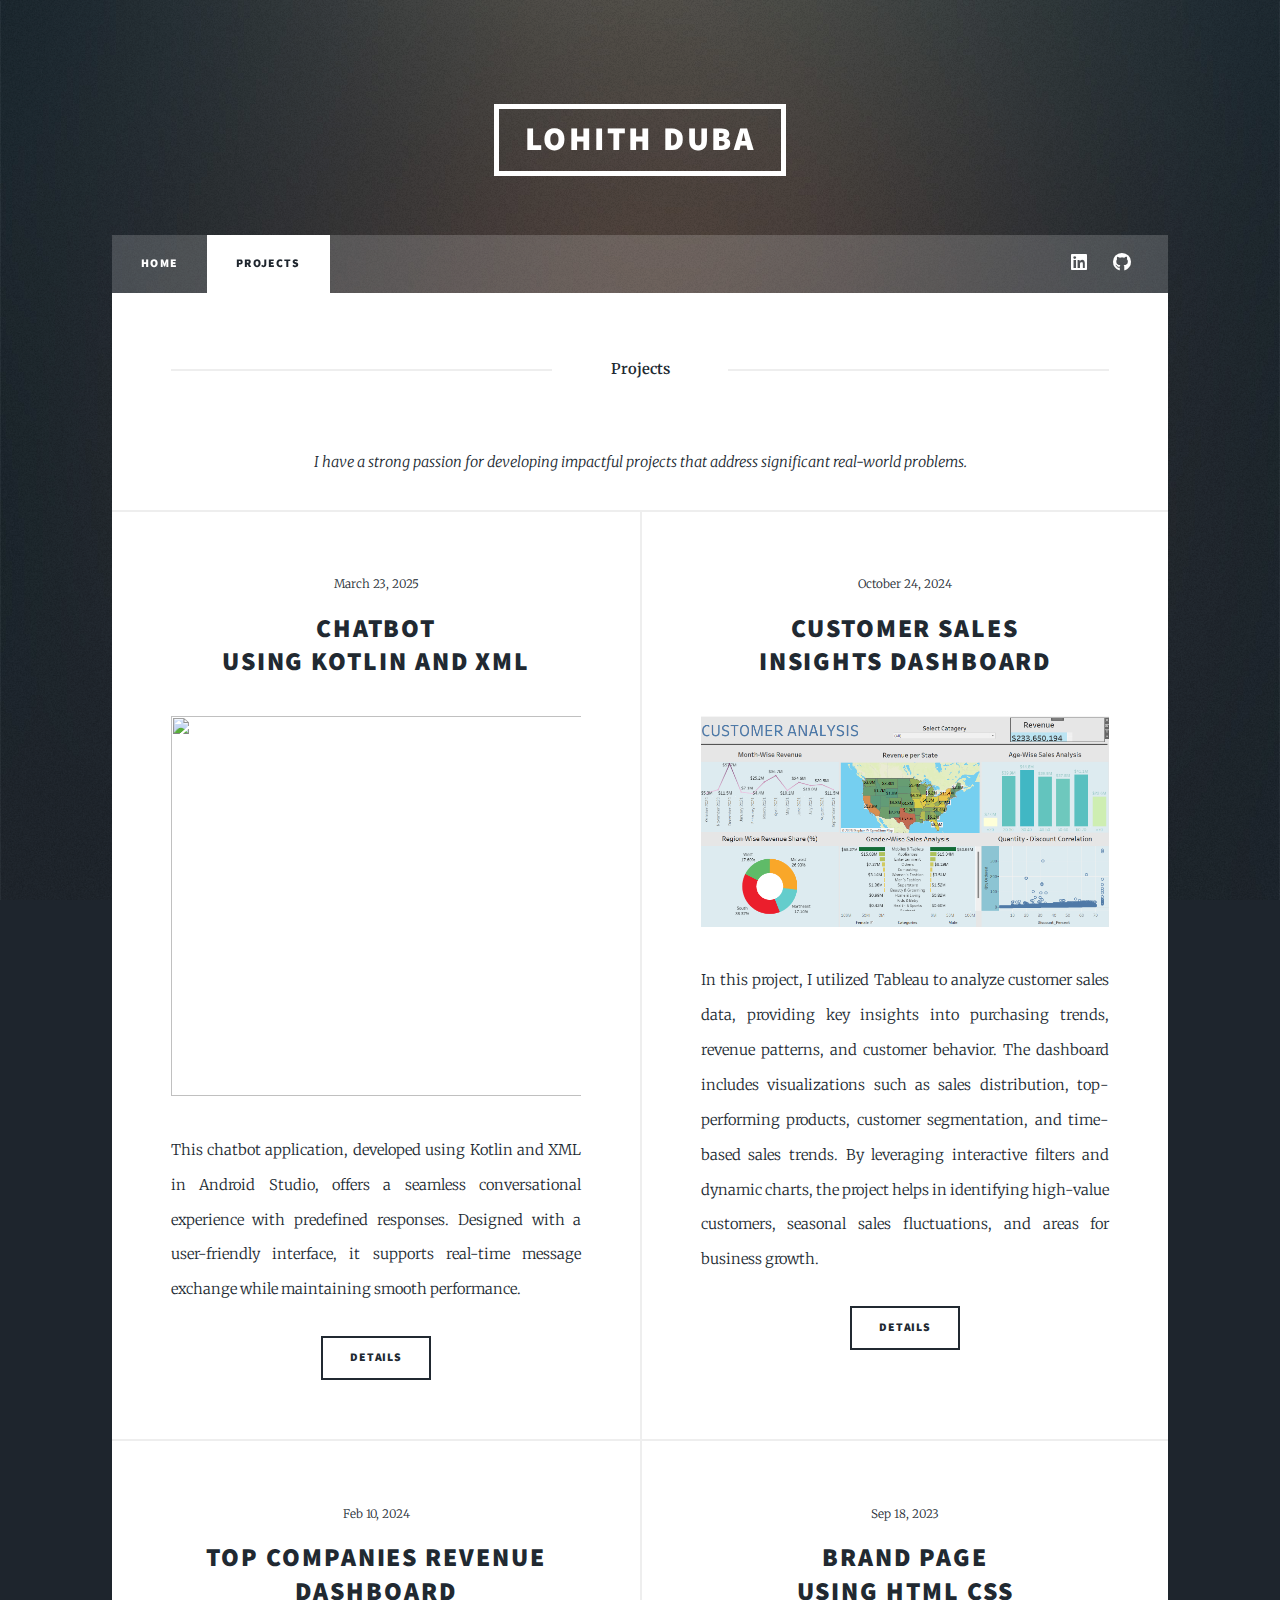
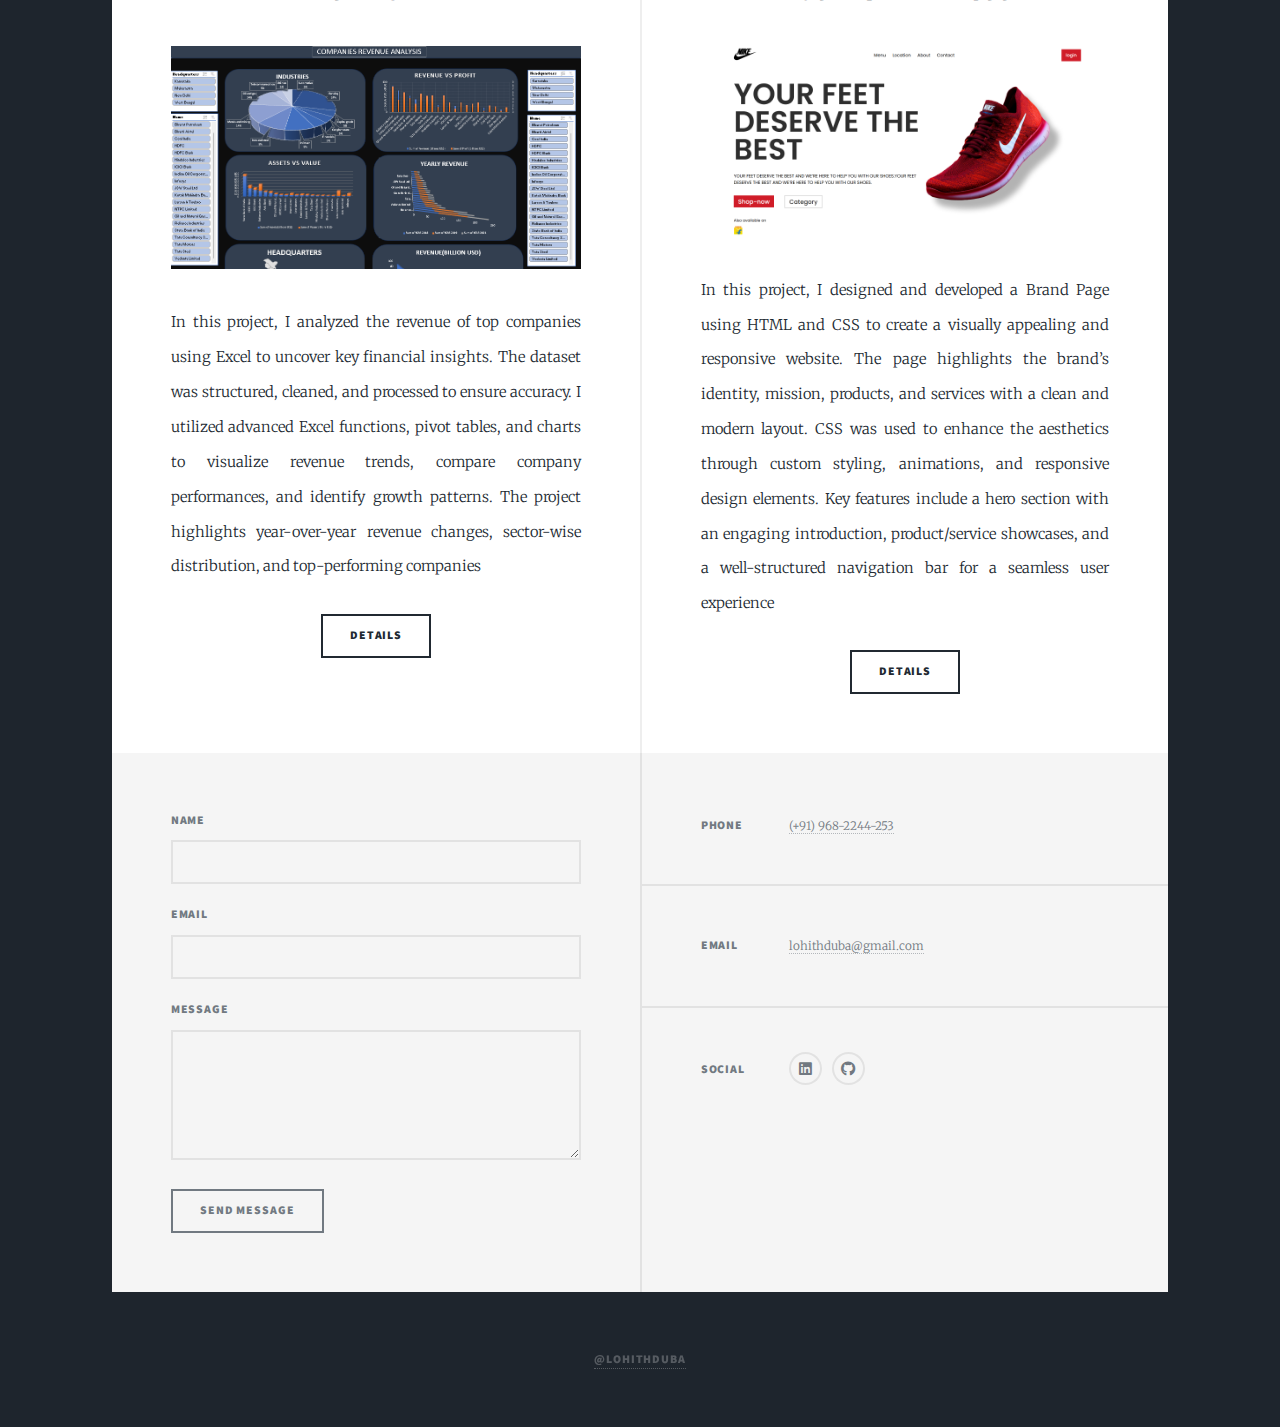
==== commit b33edf8d: "generic.html" ====
--- a/generic.html
+++ b/generic.html
@@ -41,23 +41,35 @@
 							
 							<p>I have a strong passion for developing impactful projects that address significant real-world problems.</p>
 						</header>
-						<article class="post featured">
-							<header>
-								<span class="date">October 24, 2024</span>
-								<h2><a href="#">Customer Sales <br />
-									Insights Dashboard</a></h2>
-							</header>
-							<a href="#" class="image fit"><img src="Screenshot 2025-02-28 192719.png" alt="" /></a>
-							<p>In this project, I utilized Tableau to analyze customer sales data, providing key insights into purchasing trends, revenue patterns, and customer behavior. The dashboard includes visualizations such as sales distribution, top-performing products, customer segmentation, and time-based sales trends. By leveraging interactive filters and dynamic charts, the project helps in identifying high-value customers, seasonal sales fluctuations, and areas for business growth. </p>
-							<ul class="actions special">
-								<li><a href="https://github.com/Lohithduba/Customer_sales_dashboard" class="button">Details</a></li>
-							</ul>
-						</article>
+						<section class="posts">
+							<article>
+								<header>
+									<span class="date">March 23, 2025</span>
+									<h2><a href="#">ChatBot <br />
+									Using Kotlin and XML</a></h2>
+								</header>
+								<a href="#" class="image fit"><img src="Screenshot 2025-03-23 191942.png"  style="width: 500px; height: 380px;" alt="" /></a>
+								<p>This chatbot application, developed using Kotlin and XML in Android Studio, offers a seamless conversational experience with predefined responses. Designed with a user-friendly interface, it supports real-time message exchange while maintaining smooth performance.</p>
+								<ul class="actions special">
+									<li><a href="https://github.com/Lohithduba/ChatBot" class="button">Details</a></li>
+								</ul>
+							</article>
+							<article >
+								<header>
+									<span class="date">October 24, 2024</span>
+									<h2><a href="#">Customer Sales <br />
+										Insights Dashboard</a></h2>
+								</header>
+								<a href="#" class="image fit"><img src="Screenshot 2025-02-28 192719.png" alt="" /></a>
+								<p>In this project, I utilized Tableau to analyze customer sales data, providing key insights into purchasing trends, revenue patterns, and customer behavior. The dashboard includes visualizations such as sales distribution, top-performing products, customer segmentation, and time-based sales trends. By leveraging interactive filters and dynamic charts, the project helps in identifying high-value customers, seasonal sales fluctuations, and areas for business growth. </p>
+								<ul class="actions special">
+									<li><a href="https://github.com/Lohithduba/Customer_sales_dashboard" class="button">Details</a></li>
+								</ul>
+							</article>
+							
+						</section>
 						<!-- Post -->
-							<section class="post">
-								
-								
-							</section>
+							
 							<section class="posts">
 								
 								<article>
@@ -83,9 +95,6 @@
 										<li><a href="https://github.com/Lohithduba/BrandPage" class="button">Details</a></li>
 									</ul>
 								</article>
-								
-								
-								
 							</section>
 
 					</div>
@@ -150,4 +159,4 @@
 			<script src="assets/js/main.js"></script>
 
 	</body>
-</html>+</html>
--- a/assets/css/main.css
+++ b/assets/css/main.css
@@ -3796,9 +3796,7 @@
 				margin: 0 0 2rem 0;
 			}
 
-			#main > .post.featured {
-				text-align: center;
-			}
+			
 
 			@media screen and (max-width: 1280px) {
 
@@ -4690,4 +4688,47 @@
 			visibility: visible;
 		}
 
-	}+	}
+
+
+	.post.featured {
+		background: #f9f9f9;
+		border: 2px solid #222;
+		border-radius: 10px;
+		padding: 20px;
+		box-shadow: 4px 4px 12px rgba(0, 0, 0, 0.1);
+		transition: transform 0.3s ease-in-out;
+	}
+	
+	.post.featured:hover {
+		transform: scale(1.02);
+	}
+	
+	
+	
+	.post.featured section {
+		padding: 15px;
+		font-size: 1.1em;
+		line-height: 1.6;
+		color: #333;
+	}
+	
+	.post.featured div {
+		border-left: 4px solid #444;
+		padding-left: 15px;
+		margin-top: 10px;
+		background: rgba(255, 255, 255, 0.9);
+		border-radius: 5px;
+	}
+	
+	.post.featured p {
+		margin: 10px 0;
+		padding: 8px;
+		transition: background 0.3s ease-in-out;
+	}
+	
+	.post.featured p:hover {
+		background: #ddd;
+		border-radius: 5px;
+	}
+	
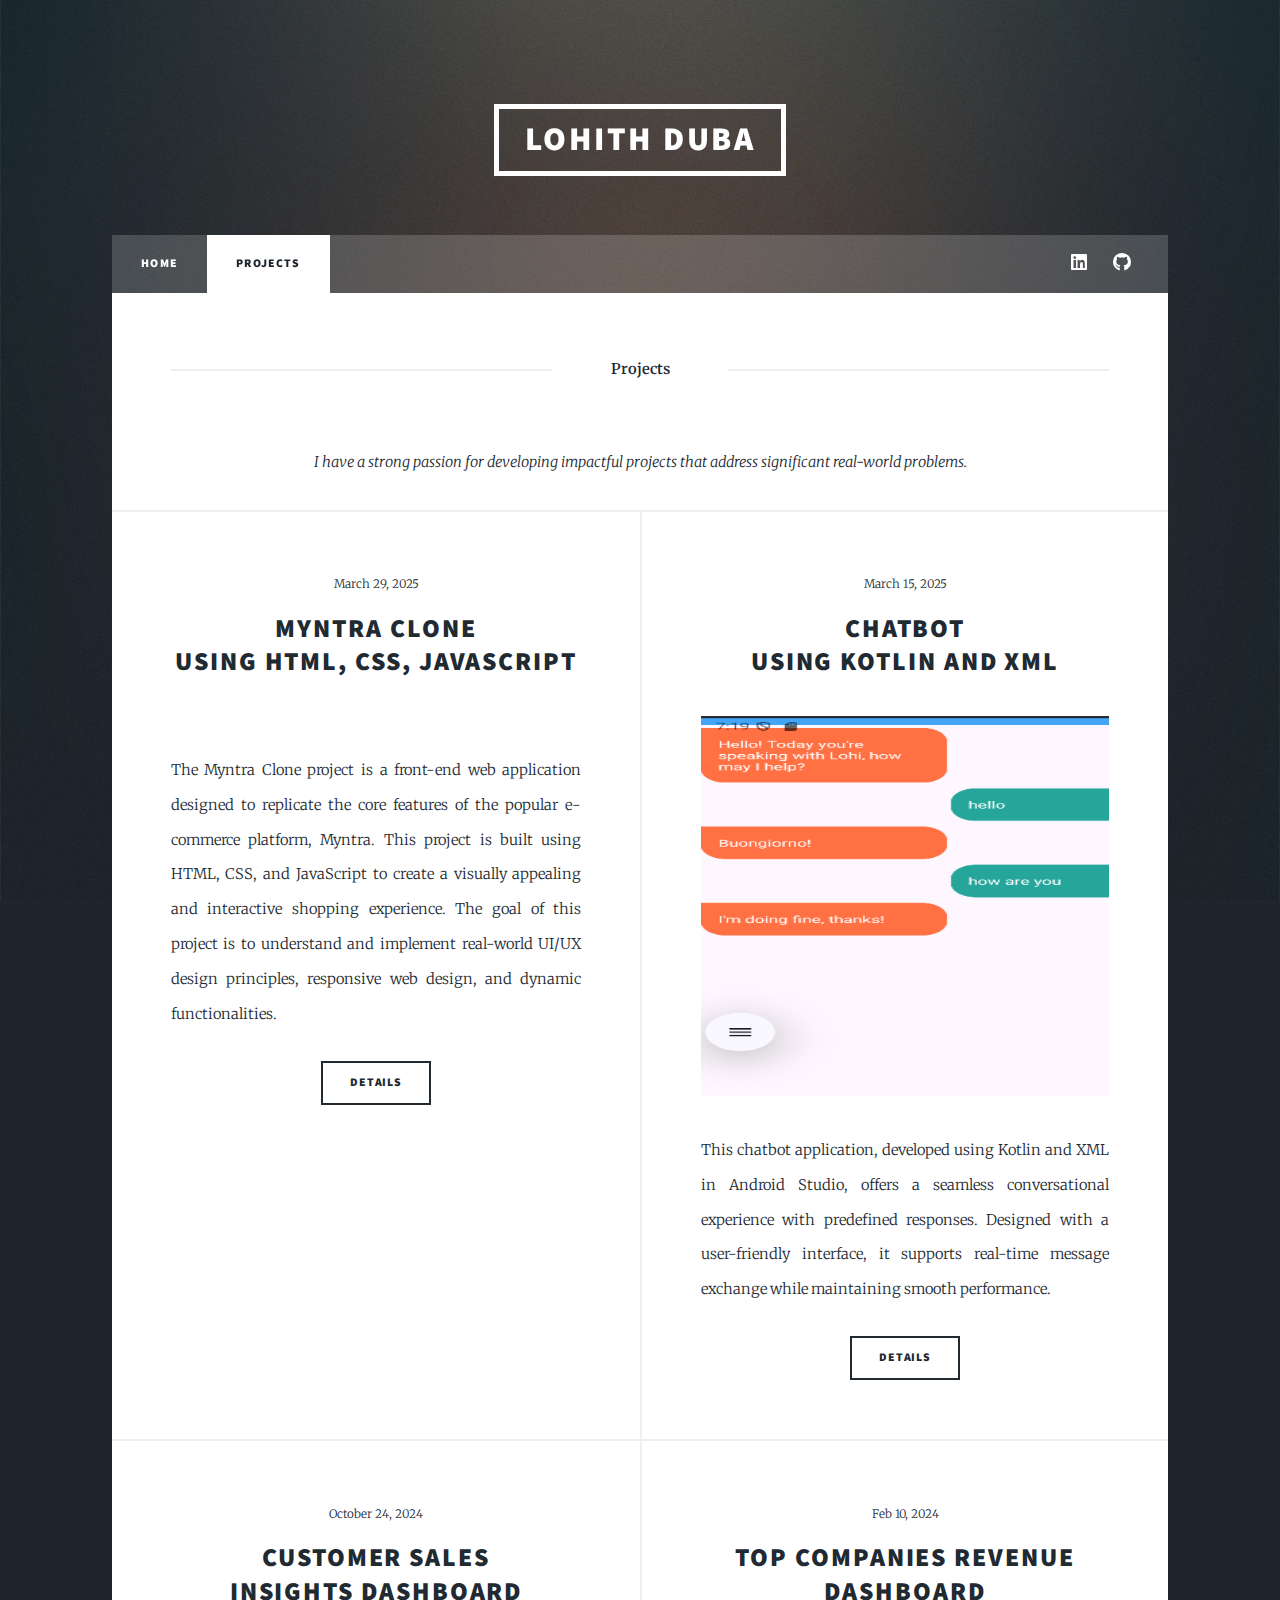
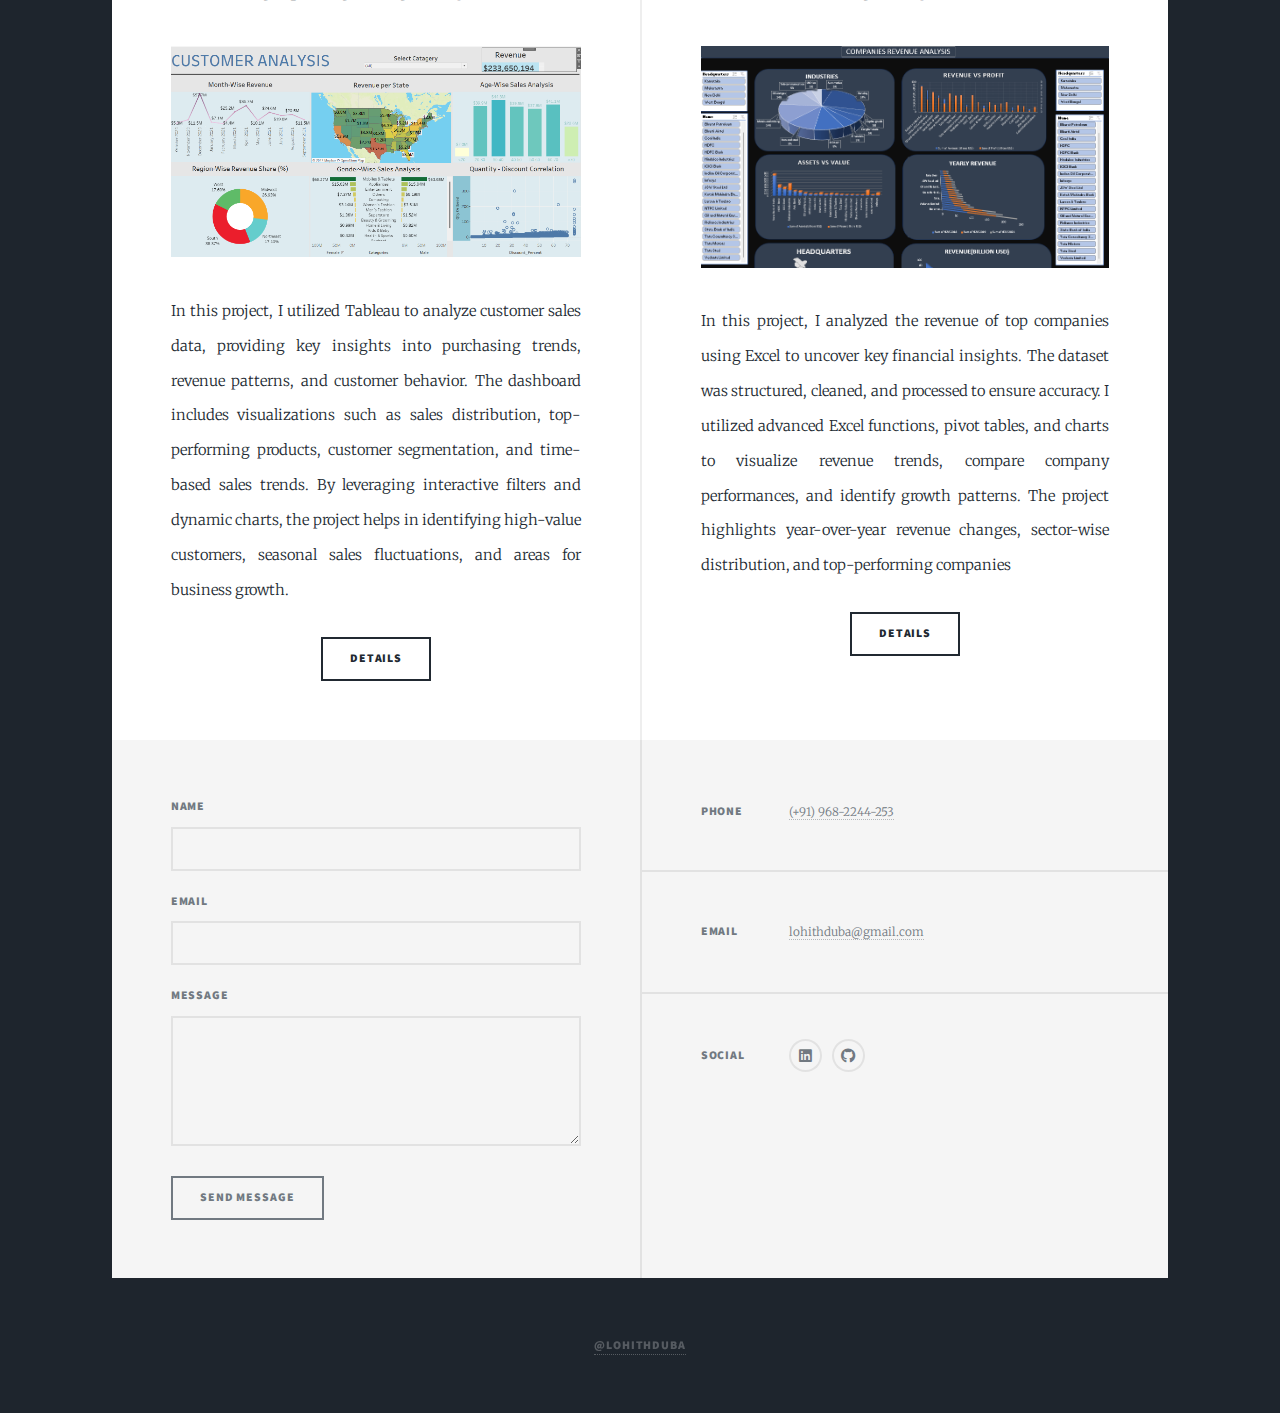
==== commit 1a8de595: "generic.html" ====
--- a/generic.html
+++ b/generic.html
@@ -42,9 +42,21 @@
 							<p>I have a strong passion for developing impactful projects that address significant real-world problems.</p>
 						</header>
 						<section class="posts">
+							<article >
+								<header>
+									<span class="date">March 29, 2025</span>
+									<h2><a href="#">Myntra Clone<br />
+										Using Html, CSS, JavaScript</a></h2>
+								</header>
+								<a href="#" class="image fit"><img src="myntra.png" alt=""/></a>
+								<p>The Myntra Clone project is a front-end web application designed to replicate the core features of the popular e-commerce platform, Myntra. This project is built using HTML, CSS, and JavaScript to create a visually appealing and interactive shopping experience. The goal of this project is to understand and implement real-world UI/UX design principles, responsive web design, and dynamic functionalities.</p>
+								<ul class="actions special">
+									<li><a href="https://lohithduba.github.io/MyntraClone/" class="button">Details</a></li>
+								</ul>
+							</article>
 							<article>
 								<header>
-									<span class="date">March 23, 2025</span>
+									<span class="date">March 15, 2025</span>
 									<h2><a href="#">ChatBot <br />
 									Using Kotlin and XML</a></h2>
 								</header>
@@ -54,24 +66,23 @@
 									<li><a href="https://github.com/Lohithduba/ChatBot" class="button">Details</a></li>
 								</ul>
 							</article>
-							<article >
-								<header>
-									<span class="date">October 24, 2024</span>
-									<h2><a href="#">Customer Sales <br />
-										Insights Dashboard</a></h2>
-								</header>
-								<a href="#" class="image fit"><img src="Screenshot 2025-02-28 192719.png" alt="" /></a>
-								<p>In this project, I utilized Tableau to analyze customer sales data, providing key insights into purchasing trends, revenue patterns, and customer behavior. The dashboard includes visualizations such as sales distribution, top-performing products, customer segmentation, and time-based sales trends. By leveraging interactive filters and dynamic charts, the project helps in identifying high-value customers, seasonal sales fluctuations, and areas for business growth. </p>
-								<ul class="actions special">
-									<li><a href="https://github.com/Lohithduba/Customer_sales_dashboard" class="button">Details</a></li>
-								</ul>
-							</article>
 							
 						</section>
 						<!-- Post -->
 							
 							<section class="posts">
-								
+								<article >
+									<header>
+										<span class="date">October 24, 2024</span>
+										<h2><a href="#">Customer Sales <br />
+											Insights Dashboard</a></h2>
+									</header>
+									<a href="#" class="image fit"><img src="Screenshot 2025-02-28 192719.png" alt="" /></a>
+									<p>In this project, I utilized Tableau to analyze customer sales data, providing key insights into purchasing trends, revenue patterns, and customer behavior. The dashboard includes visualizations such as sales distribution, top-performing products, customer segmentation, and time-based sales trends. By leveraging interactive filters and dynamic charts, the project helps in identifying high-value customers, seasonal sales fluctuations, and areas for business growth. </p>
+									<ul class="actions special">
+										<li><a href="https://github.com/Lohithduba/Customer_sales_dashboard" class="button">Details</a></li>
+									</ul>
+								</article>
 								<article>
 									<header>
 										<span class="date">Feb 10, 2024</span>
@@ -83,18 +94,7 @@
 										<li><a href="https://github.com/Lohithduba/Revenue_analysis/tree/main" class="button">Details</a></li>
 									</ul>
 								</article>
-								<article>
-									<header>
-										<span class="date">Sep 18, 2023</span>
-										<h2><a href="#">Brand Page<br />
-										using Html Css</a></h2>
-									</header>
-									<a href="https://github.com/Lohithduba/BrandPage" class="image fit"><img src="brand2.png" alt="" /></a>
-									<p>In this project, I designed and developed a Brand Page using HTML and CSS to create a visually appealing and responsive website. The page highlights the brand’s identity, mission, products, and services with a clean and modern layout. CSS was used to enhance the aesthetics through custom styling, animations, and responsive design elements. Key features include a hero section with an engaging introduction, product/service showcases, and a well-structured navigation bar for a seamless user experience</p>
-									<ul class="actions special">
-										<li><a href="https://github.com/Lohithduba/BrandPage" class="button">Details</a></li>
-									</ul>
-								</article>
+								
 							</section>
 
 					</div>
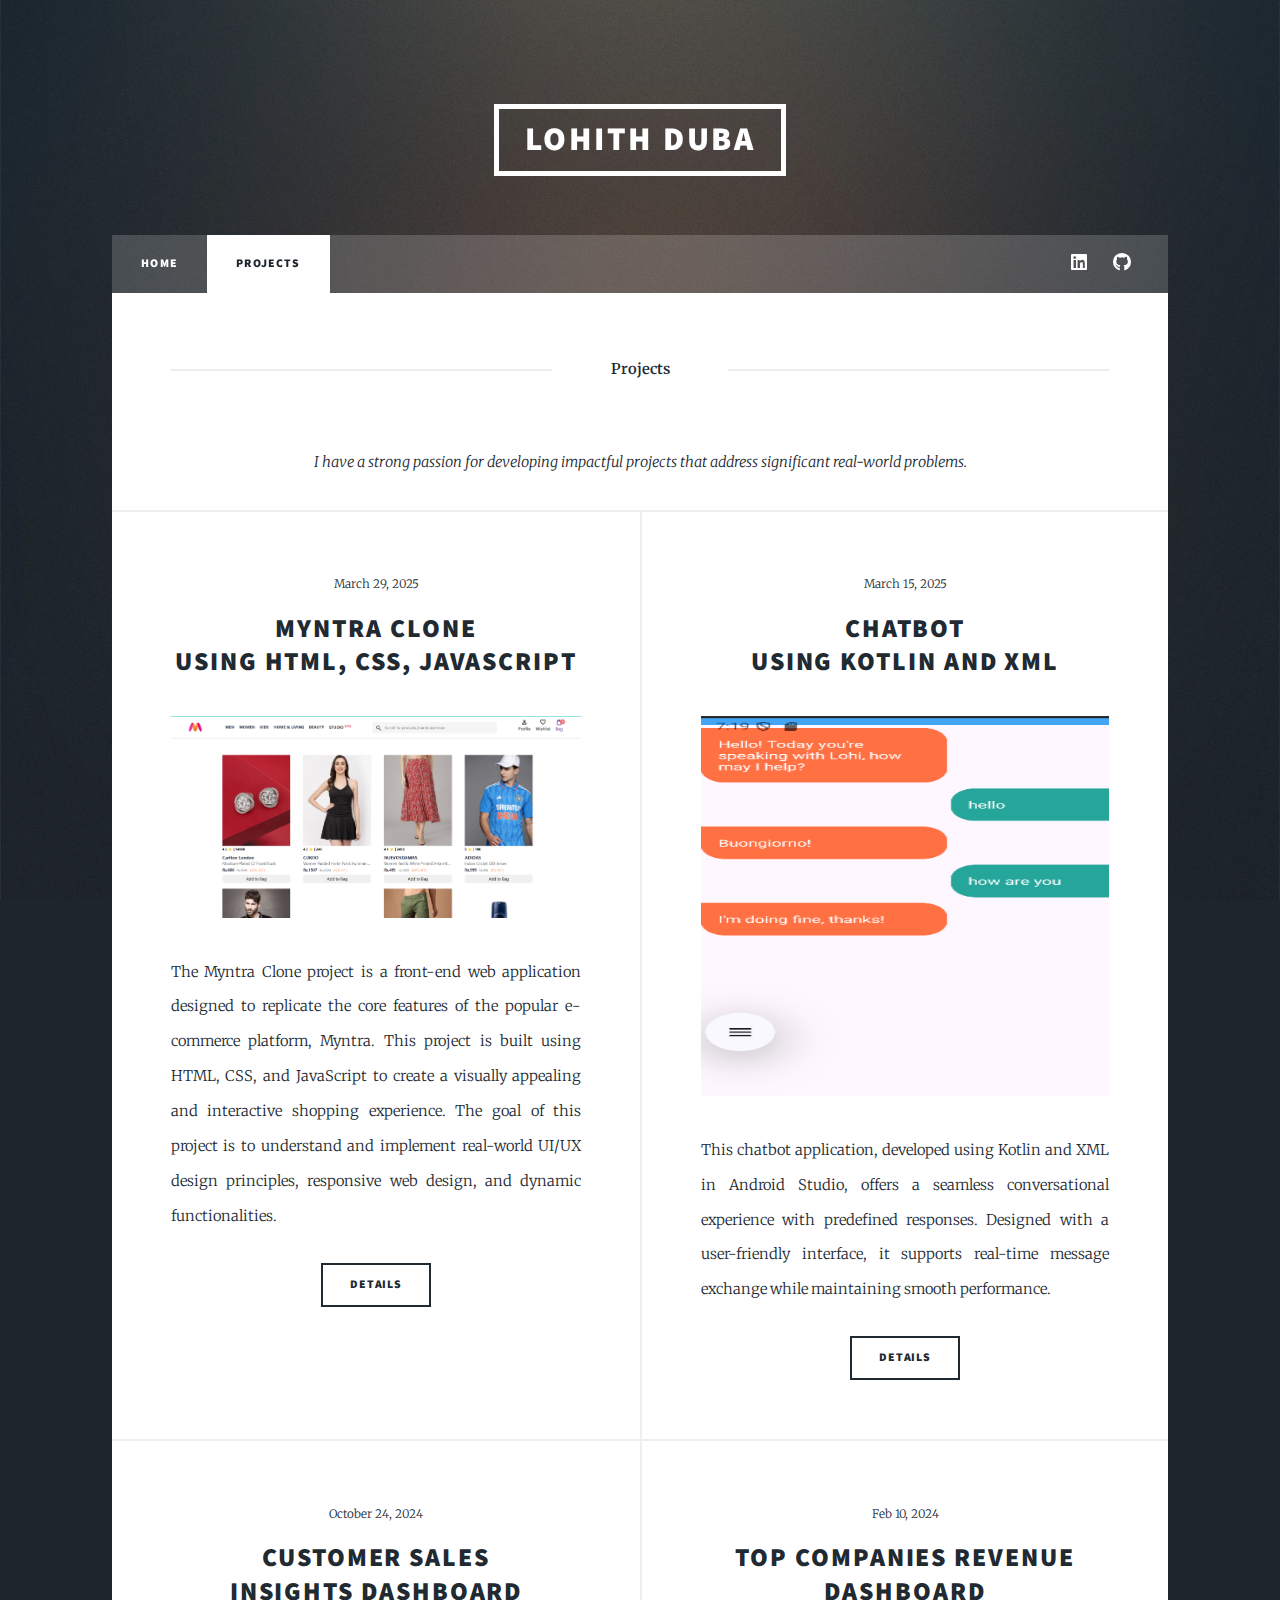
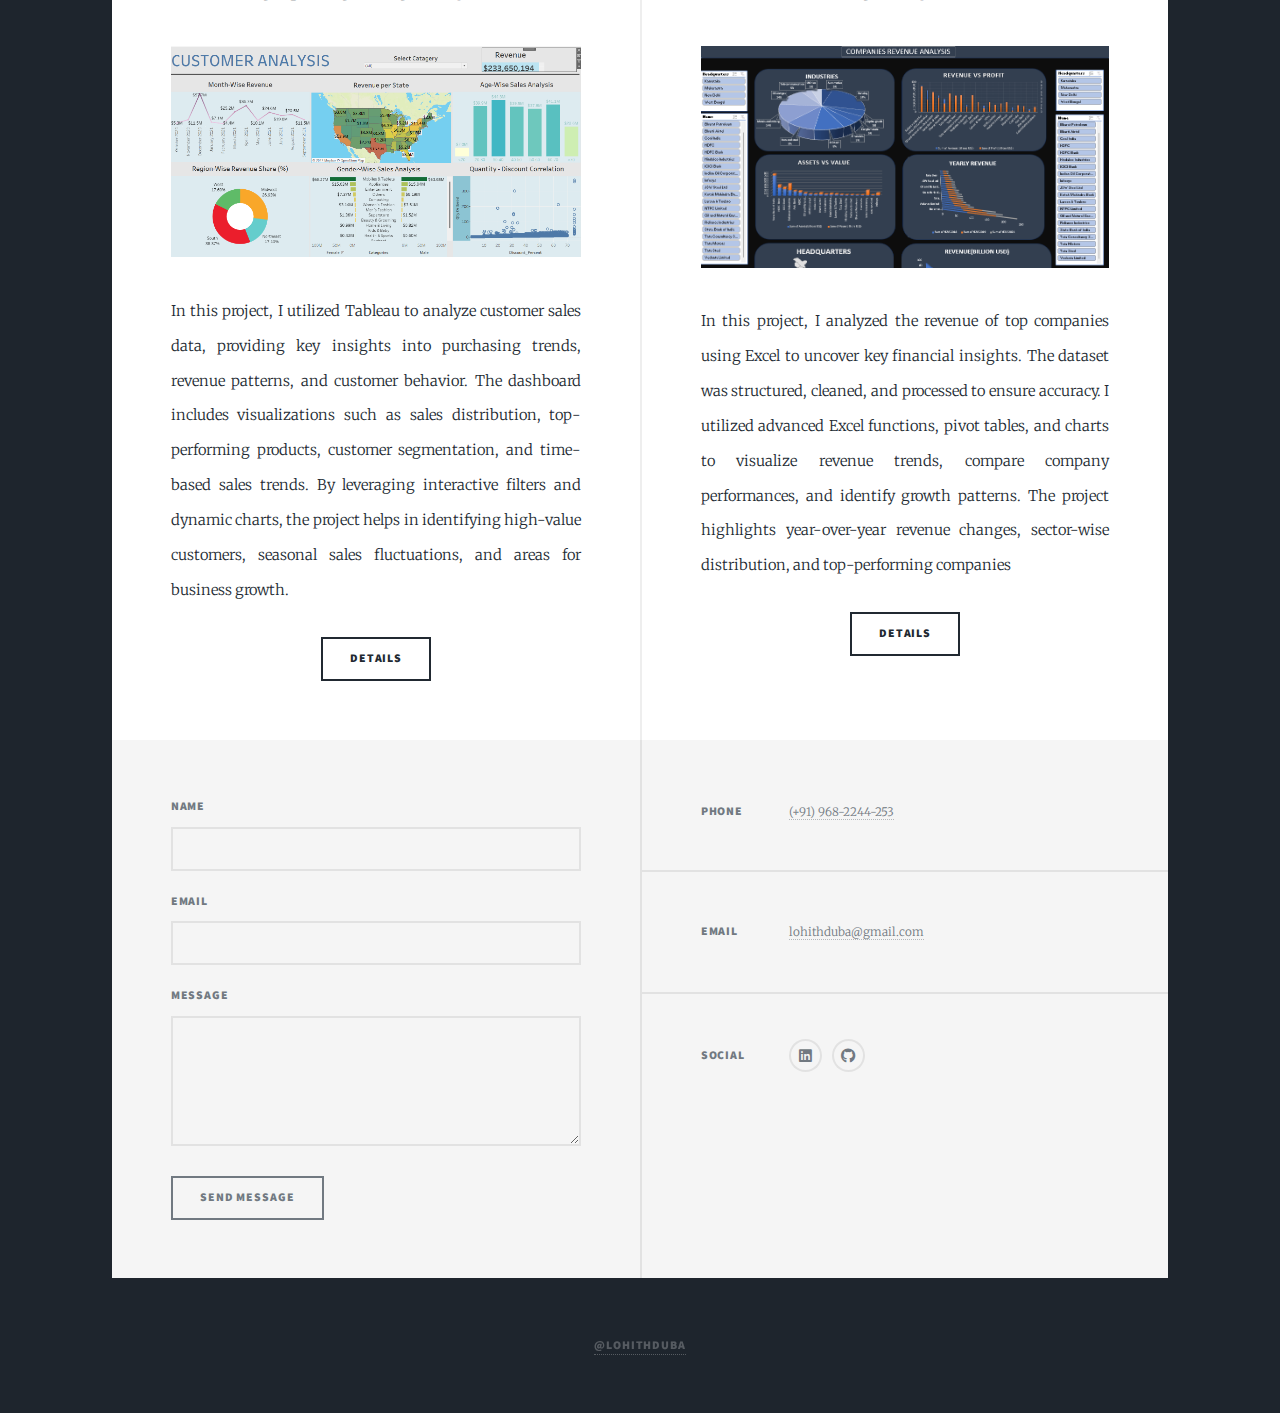
==== commit 80eb3e55: "generic.html" ====
--- a/generic.html
+++ b/generic.html
@@ -48,7 +48,7 @@
 									<h2><a href="#">Myntra Clone<br />
 										Using Html, CSS, JavaScript</a></h2>
 								</header>
-								<a href="#" class="image fit"><img src="myntra.png" alt=""/></a>
+								<a href="https://github.com/Lohithduba/MyntraClone" class="image fit"><img src="myntra.png" alt=""/></a>
 								<p>The Myntra Clone project is a front-end web application designed to replicate the core features of the popular e-commerce platform, Myntra. This project is built using HTML, CSS, and JavaScript to create a visually appealing and interactive shopping experience. The goal of this project is to understand and implement real-world UI/UX design principles, responsive web design, and dynamic functionalities.</p>
 								<ul class="actions special">
 									<li><a href="https://lohithduba.github.io/MyntraClone/" class="button">Details</a></li>
@@ -57,7 +57,7 @@
 							<article>
 								<header>
 									<span class="date">March 15, 2025</span>
-									<h2><a href="#">ChatBot <br />
+									<h2><a href="https://github.com/Lohithduba/ChatBot">ChatBot <br />
 									Using Kotlin and XML</a></h2>
 								</header>
 								<a href="#" class="image fit"><img src="Screenshot 2025-03-23 191942.png"  style="width: 500px; height: 380px;" alt="" /></a>
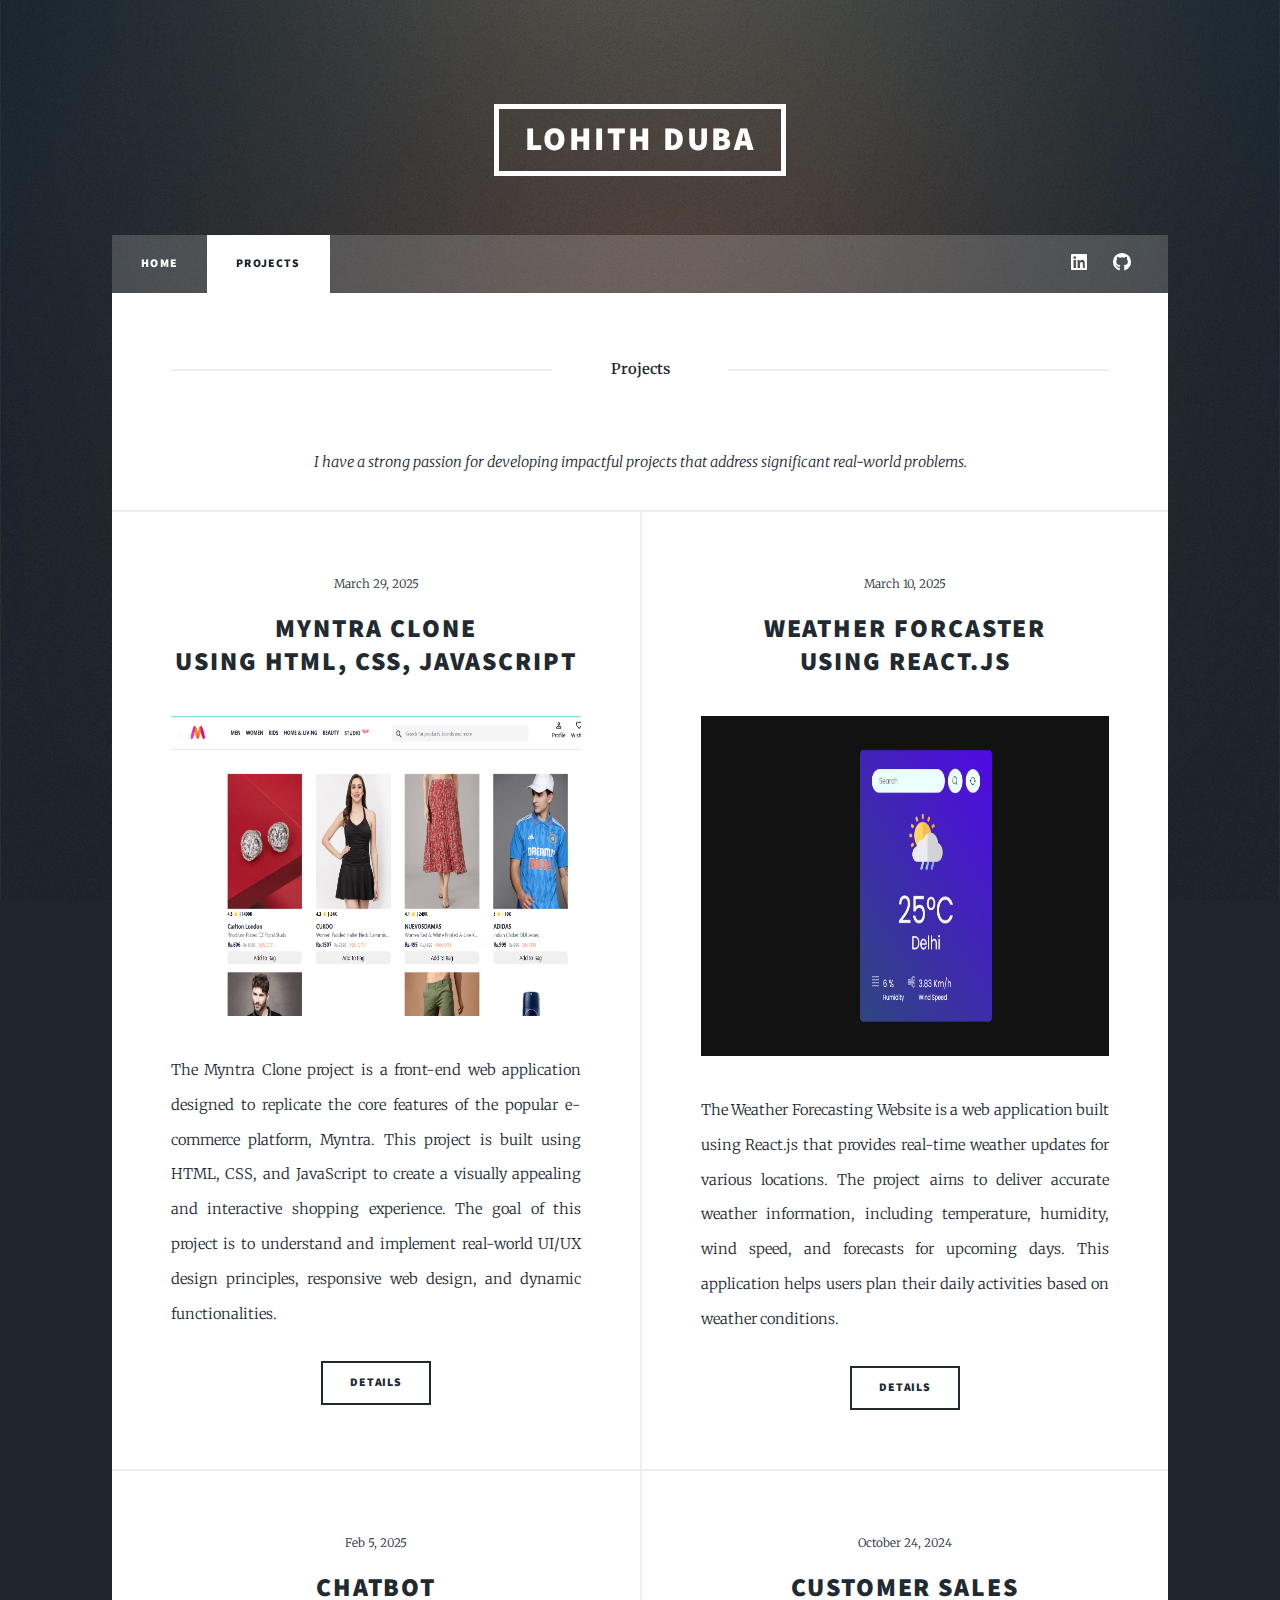
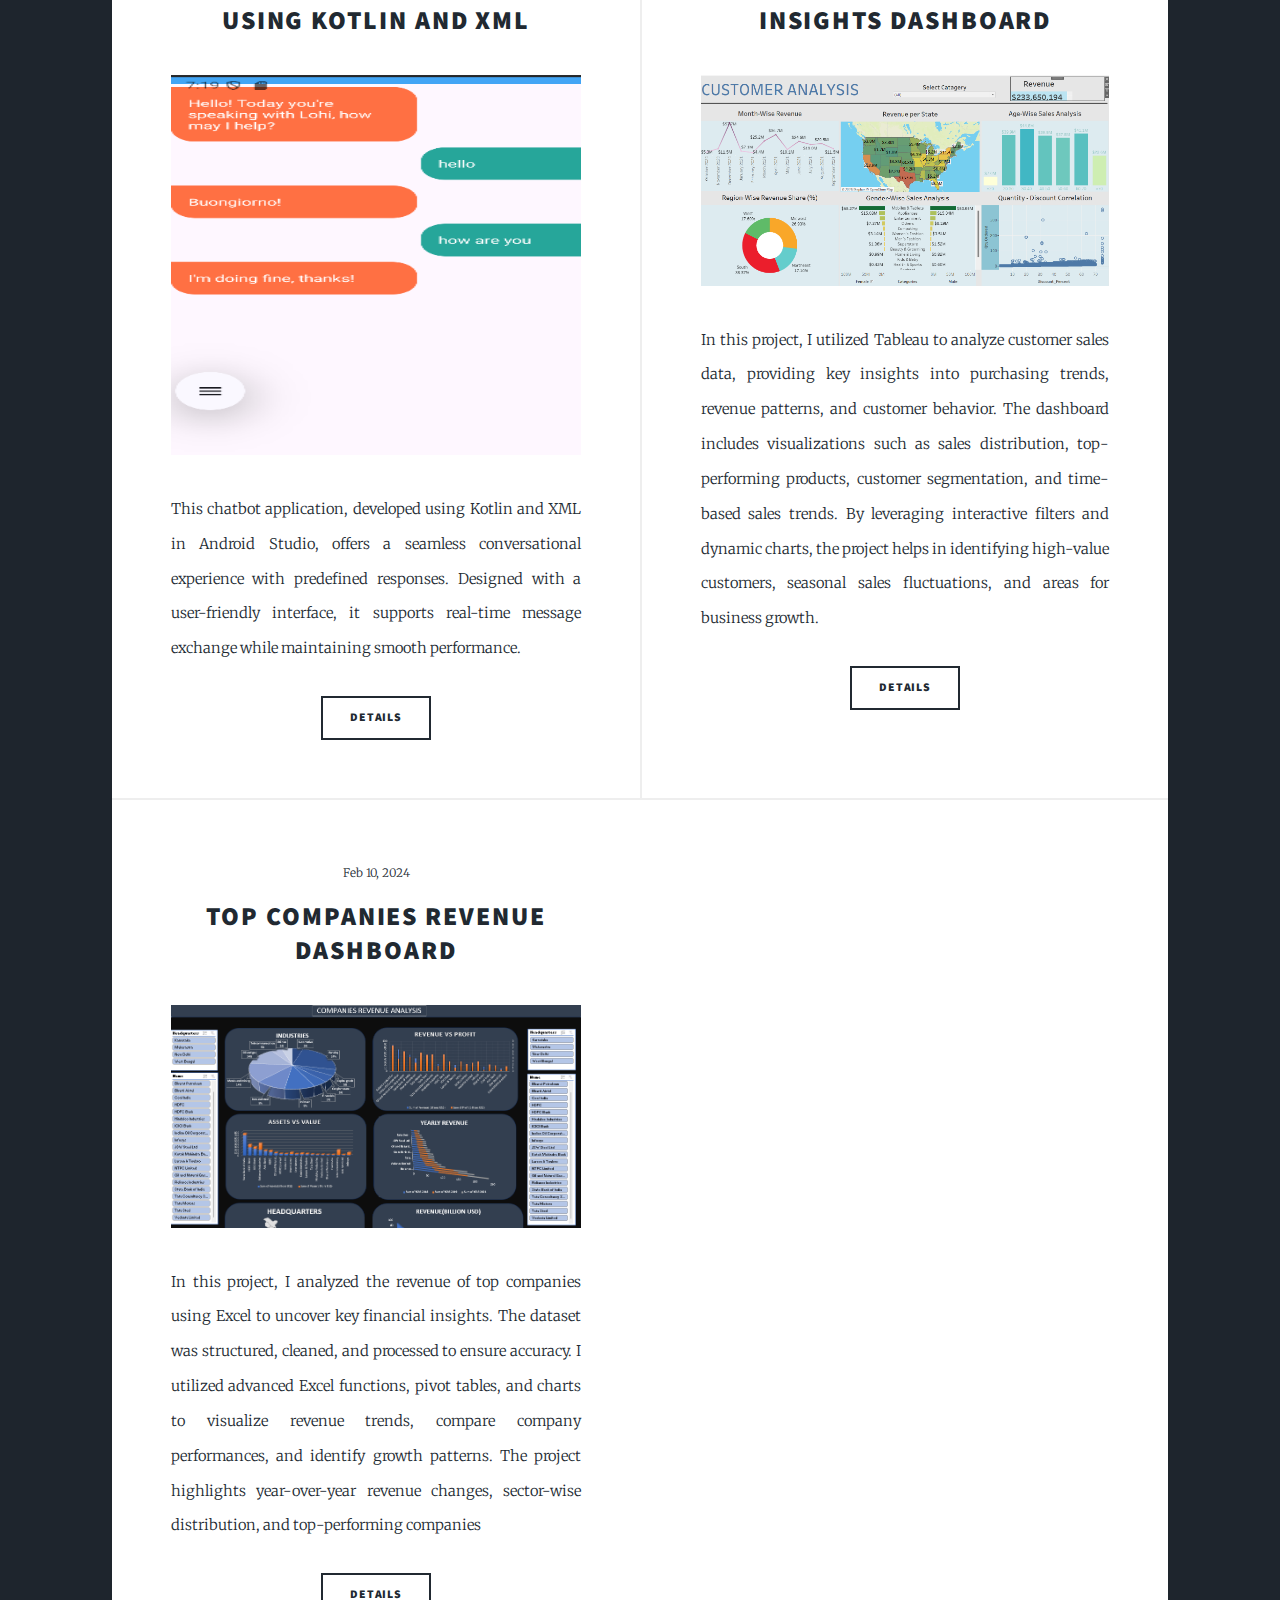
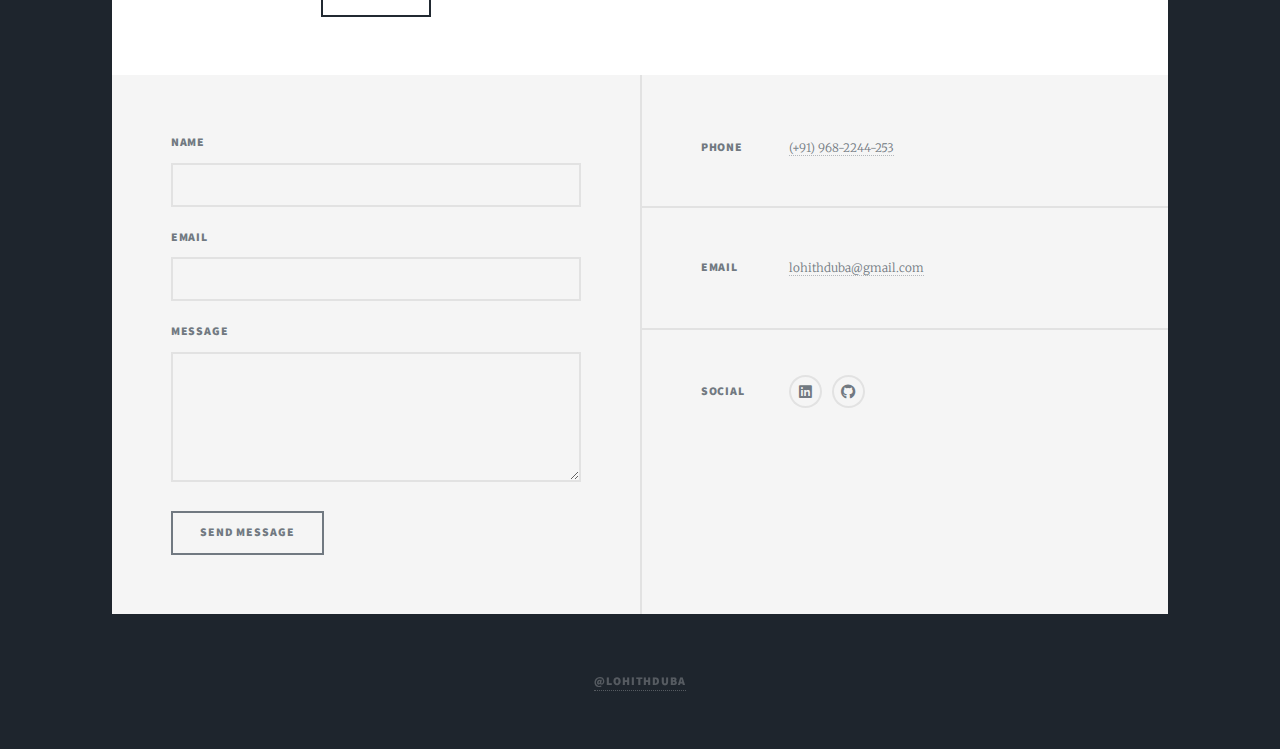
==== commit 4d2425bd: "generic.html" ====
--- a/generic.html
+++ b/generic.html
@@ -45,48 +45,68 @@
 							<article >
 								<header>
 									<span class="date">March 29, 2025</span>
-									<h2><a href="#">Myntra Clone<br />
+									<h2><a href="https://github.com/Lohithduba/MyntraClone">Myntra Clone<br />
 										Using Html, CSS, JavaScript</a></h2>
 								</header>
-								<a href="https://github.com/Lohithduba/MyntraClone" class="image fit"><img src="myntra.png" alt=""/></a>
+								<a href="https://github.com/Lohithduba/MyntraClone" class="image fit"><img src="myntra.png" style="width: 450px; height: 300px;"alt=""/></a>
 								<p>The Myntra Clone project is a front-end web application designed to replicate the core features of the popular e-commerce platform, Myntra. This project is built using HTML, CSS, and JavaScript to create a visually appealing and interactive shopping experience. The goal of this project is to understand and implement real-world UI/UX design principles, responsive web design, and dynamic functionalities.</p>
 								<ul class="actions special">
 									<li><a href="https://lohithduba.github.io/MyntraClone/" class="button">Details</a></li>
 								</ul>
 							</article>
-							<article>
+							
+							<article >
 								<header>
-									<span class="date">March 15, 2025</span>
-									<h2><a href="https://github.com/Lohithduba/ChatBot">ChatBot <br />
-									Using Kotlin and XML</a></h2>
+									<span class="date">March 10, 2025</span>
+									<h2><a href="https://weather-forcast-n25rgv9n1-lohithdubas-projects.vercel.app/">Weather Forcaster<br />
+										Using React.js</a></h2>
 								</header>
-								<a href="#" class="image fit"><img src="Screenshot 2025-03-23 191942.png"  style="width: 500px; height: 380px;" alt="" /></a>
-								<p>This chatbot application, developed using Kotlin and XML in Android Studio, offers a seamless conversational experience with predefined responses. Designed with a user-friendly interface, it supports real-time message exchange while maintaining smooth performance.</p>
+								<a href="https://weather-forcast-n25rgv9n1-lohithdubas-projects.vercel.app/" class="image fit"><img src="weather.png" style="width: 450px; height: 340px;"alt=""/></a>
+								<p>The Weather Forecasting Website is a web application built using React.js that provides real-time weather updates for various locations. The project aims to deliver accurate weather information, including temperature, humidity, wind speed, and forecasts for upcoming days. This application helps users plan their daily activities based on weather conditions.</p>
 								<ul class="actions special">
-									<li><a href="https://github.com/Lohithduba/ChatBot" class="button">Details</a></li>
+									<li><a href="https://github.com/Lohithduba/WeatherForcastApp" class="button">Details</a></li>
 								</ul>
 							</article>
+							
 							
 						</section>
 						<!-- Post -->
 							
 							<section class="posts">
+								<article>
+									<header>
+										<span class="date">Feb 5, 2025</span>
+										<h2><a href="https://github.com/Lohithduba/ChatBot">ChatBot <br />
+										Using Kotlin and XML</a></h2>
+									</header>
+									<a href="#" class="image fit"><img src="Screenshot 2025-03-23 191942.png"  style="width: 500px; height: 380px;" alt="" /></a>
+									<p>This chatbot application, developed using Kotlin and XML in Android Studio, offers a seamless conversational experience with predefined responses. Designed with a user-friendly interface, it supports real-time message exchange while maintaining smooth performance.</p>
+									<ul class="actions special">
+										<li><a href="https://github.com/Lohithduba/ChatBot" class="button">Details</a></li>
+									</ul>
+								</article>
 								<article >
 									<header>
 										<span class="date">October 24, 2024</span>
-										<h2><a href="#">Customer Sales <br />
+										<h2><a href="https://github.com/Lohithduba/Customer_sales_dashboard">Customer Sales <br />
 											Insights Dashboard</a></h2>
 									</header>
-									<a href="#" class="image fit"><img src="Screenshot 2025-02-28 192719.png" alt="" /></a>
+									<a href="https://github.com/Lohithduba/Customer_sales_dashboard" class="image fit"><img src="Screenshot 2025-02-28 192719.png" alt="" /></a>
 									<p>In this project, I utilized Tableau to analyze customer sales data, providing key insights into purchasing trends, revenue patterns, and customer behavior. The dashboard includes visualizations such as sales distribution, top-performing products, customer segmentation, and time-based sales trends. By leveraging interactive filters and dynamic charts, the project helps in identifying high-value customers, seasonal sales fluctuations, and areas for business growth. </p>
 									<ul class="actions special">
 										<li><a href="https://github.com/Lohithduba/Customer_sales_dashboard" class="button">Details</a></li>
 									</ul>
 								</article>
+								
+							</section>
+
+
+							<section class="posts">
+								
 								<article>
 									<header>
 										<span class="date">Feb 10, 2024</span>
-										<h2><a href="#">Top Companies Revenue Dashboard</a></h2>
+										<h2><a href="https://github.com/Lohithduba/Revenue_analysis/tree/main">Top Companies Revenue Dashboard</a></h2>
 									</header>
 									<a href="https://github.com/Lohithduba/Revenue_analysis/tree/main" class="image fit"><img src="Screenshot 2024-04-17 114132.png"alt="" /></a>
 									<p>In this project, I analyzed the revenue of top companies using Excel to uncover key financial insights. The dataset was structured, cleaned, and processed to ensure accuracy. I utilized advanced Excel functions, pivot tables, and charts to visualize revenue trends, compare company performances, and identify growth patterns. The project highlights year-over-year revenue changes, sector-wise distribution, and top-performing companies</p>
@@ -96,7 +116,6 @@
 								</article>
 								
 							</section>
-
 					</div>
 
 				<!-- Footer -->
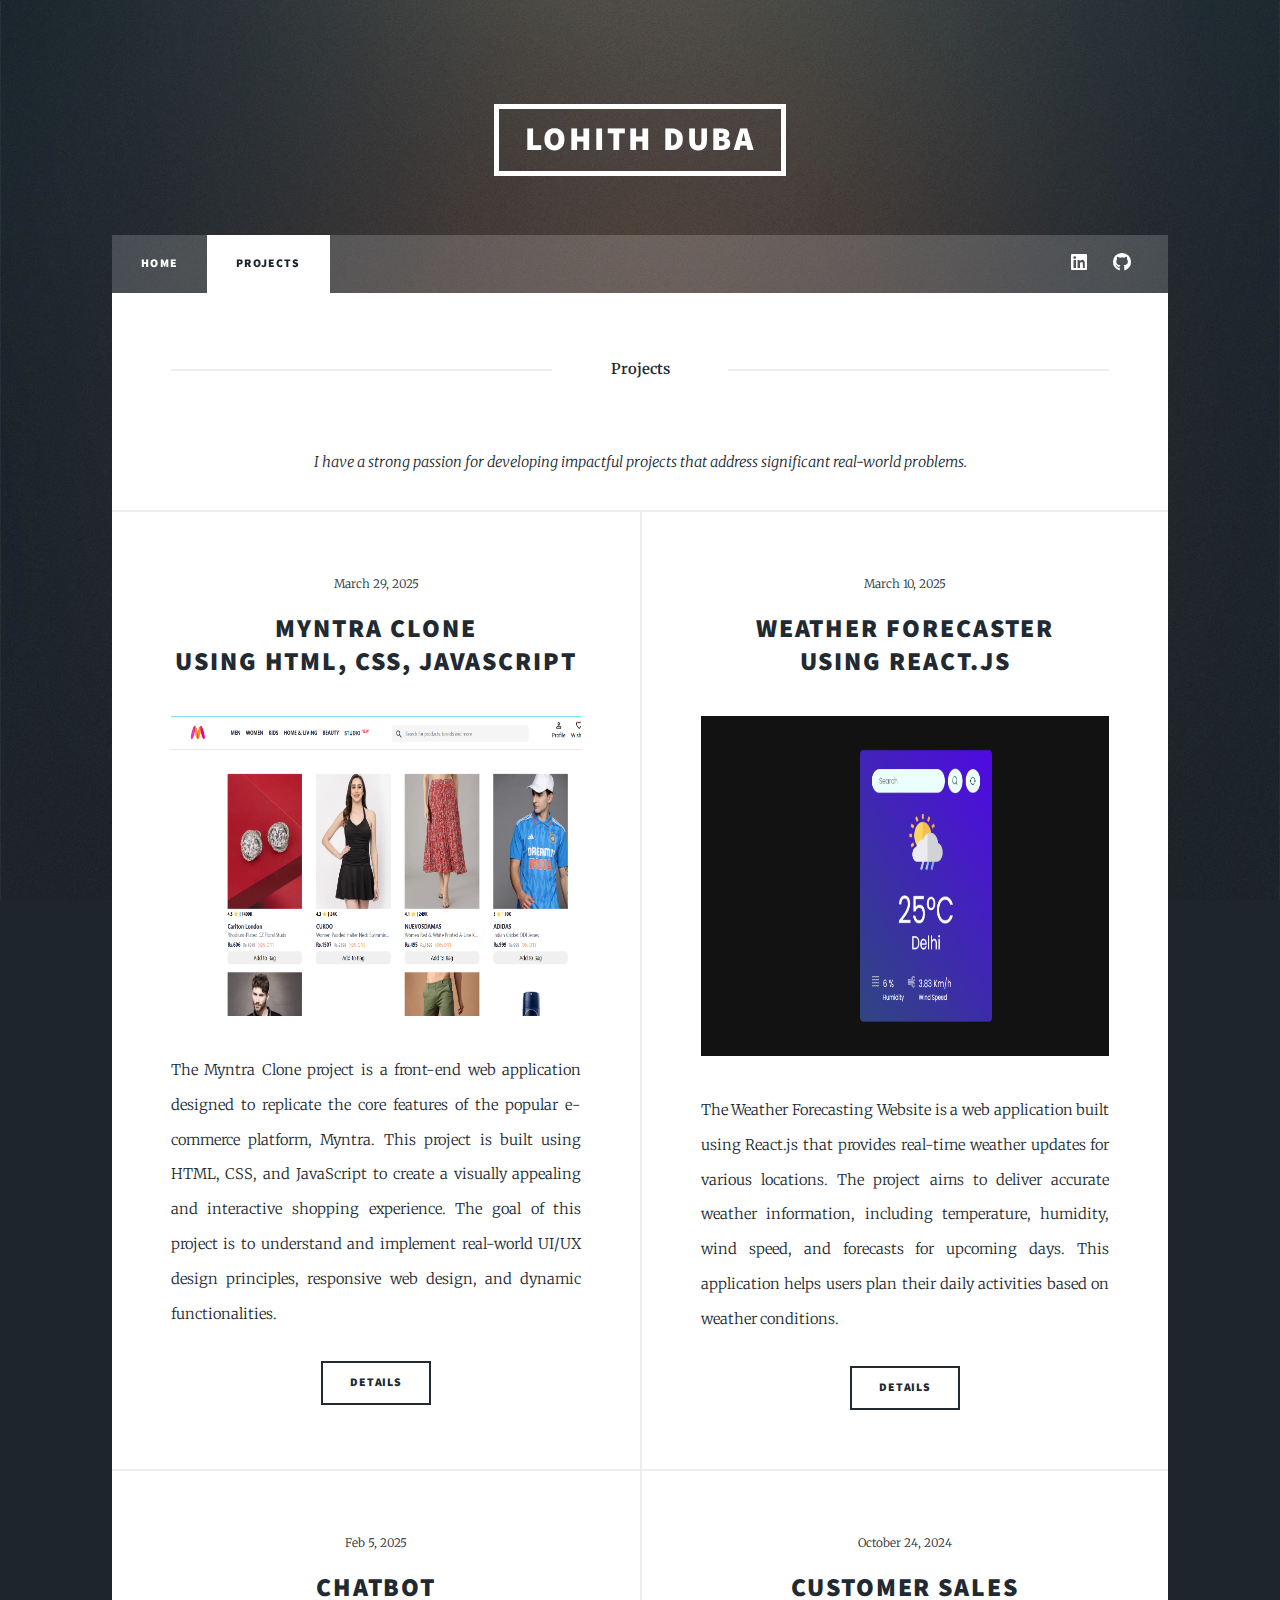
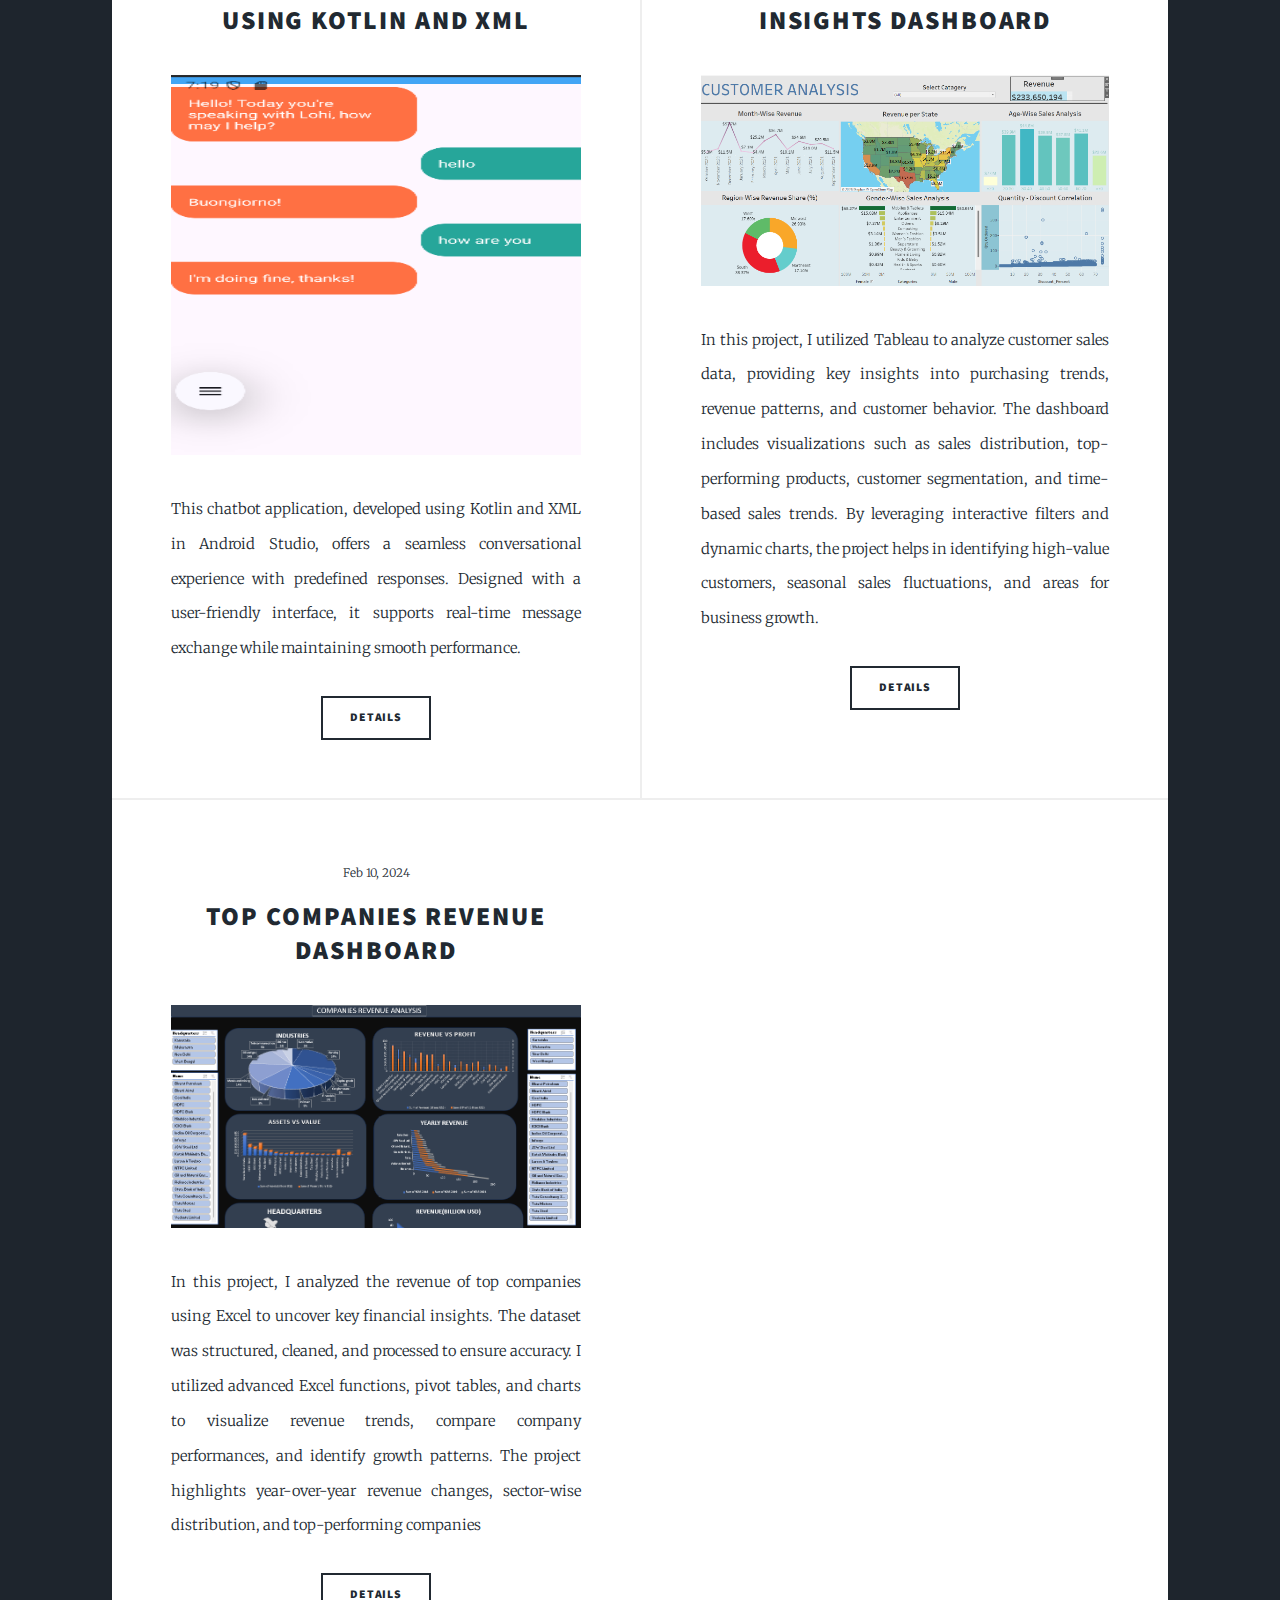
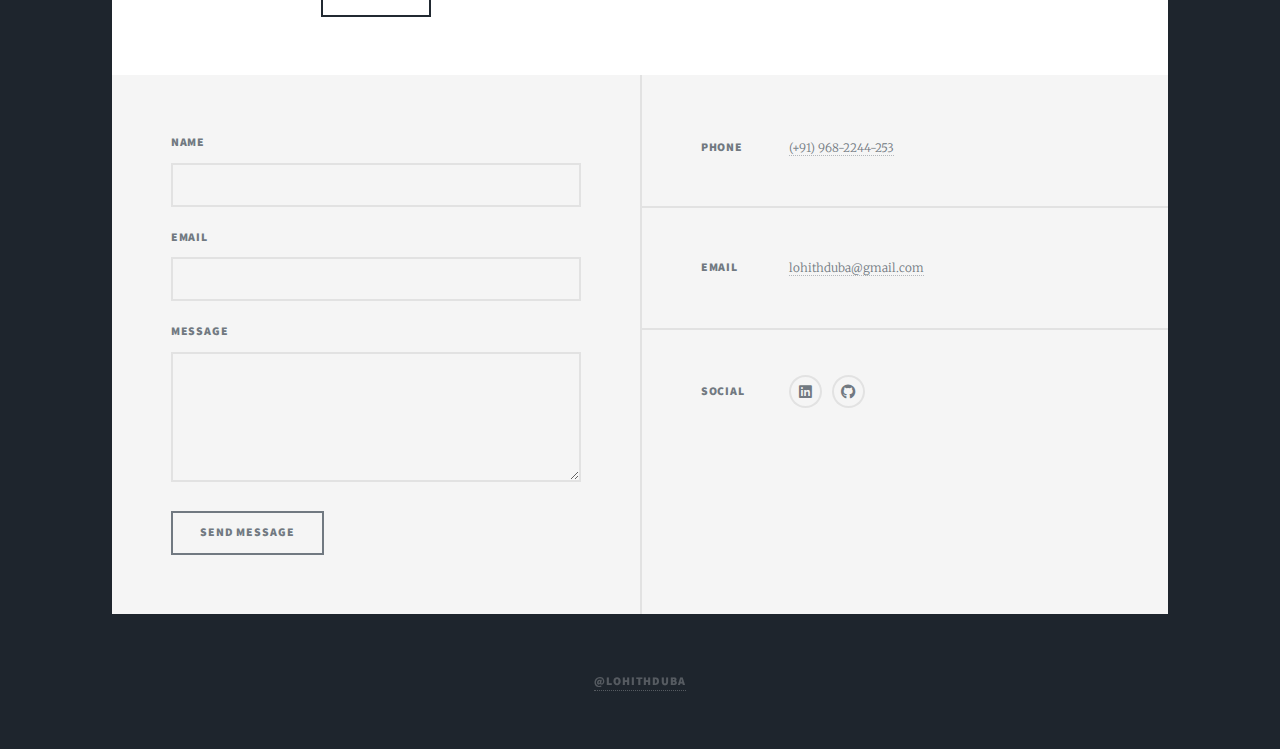
==== commit 401bae50: "generic.html" ====
--- a/generic.html
+++ b/generic.html
@@ -58,7 +58,7 @@
 							<article >
 								<header>
 									<span class="date">March 10, 2025</span>
-									<h2><a href="https://weather-forcast-n25rgv9n1-lohithdubas-projects.vercel.app/">Weather Forcaster<br />
+									<h2><a href="https://weather-forcast-n25rgv9n1-lohithdubas-projects.vercel.app/">Weather Forecaster<br />
 										Using React.js</a></h2>
 								</header>
 								<a href="https://weather-forcast-n25rgv9n1-lohithdubas-projects.vercel.app/" class="image fit"><img src="weather.png" style="width: 450px; height: 340px;"alt=""/></a>
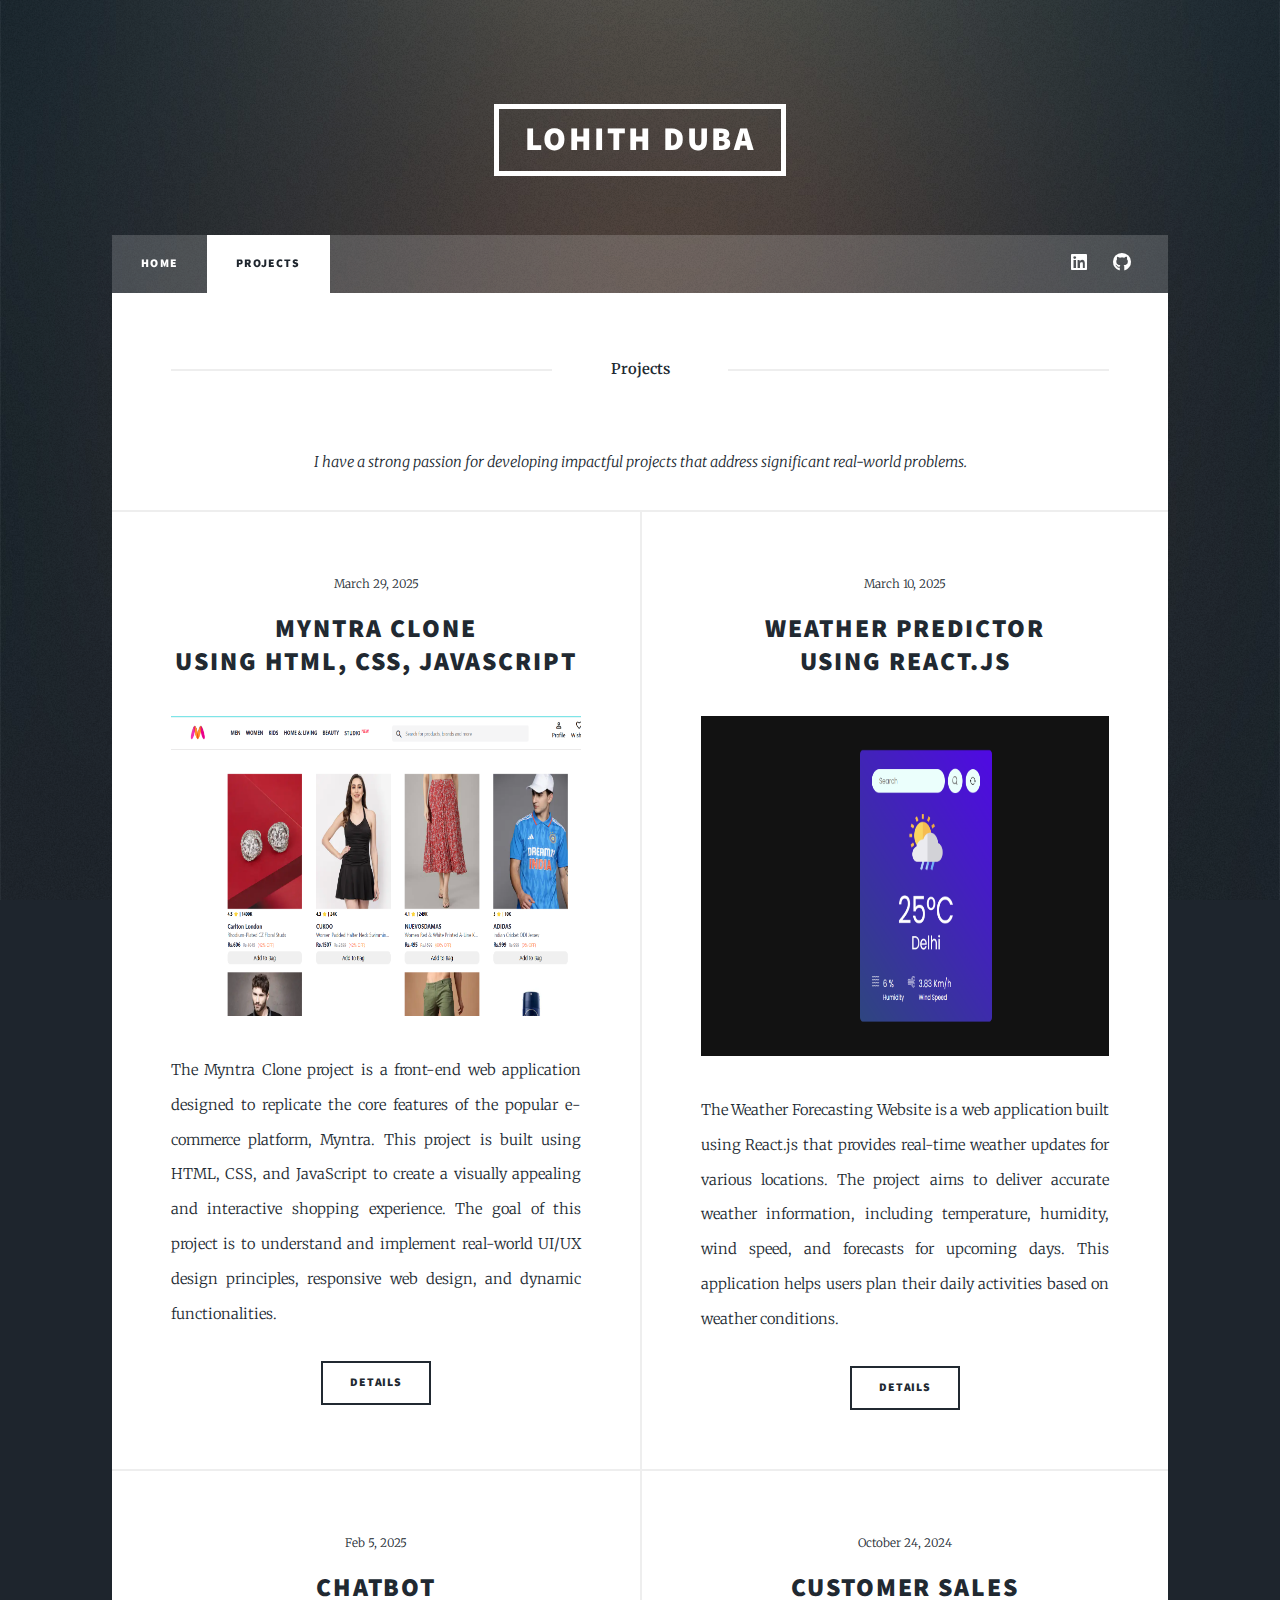
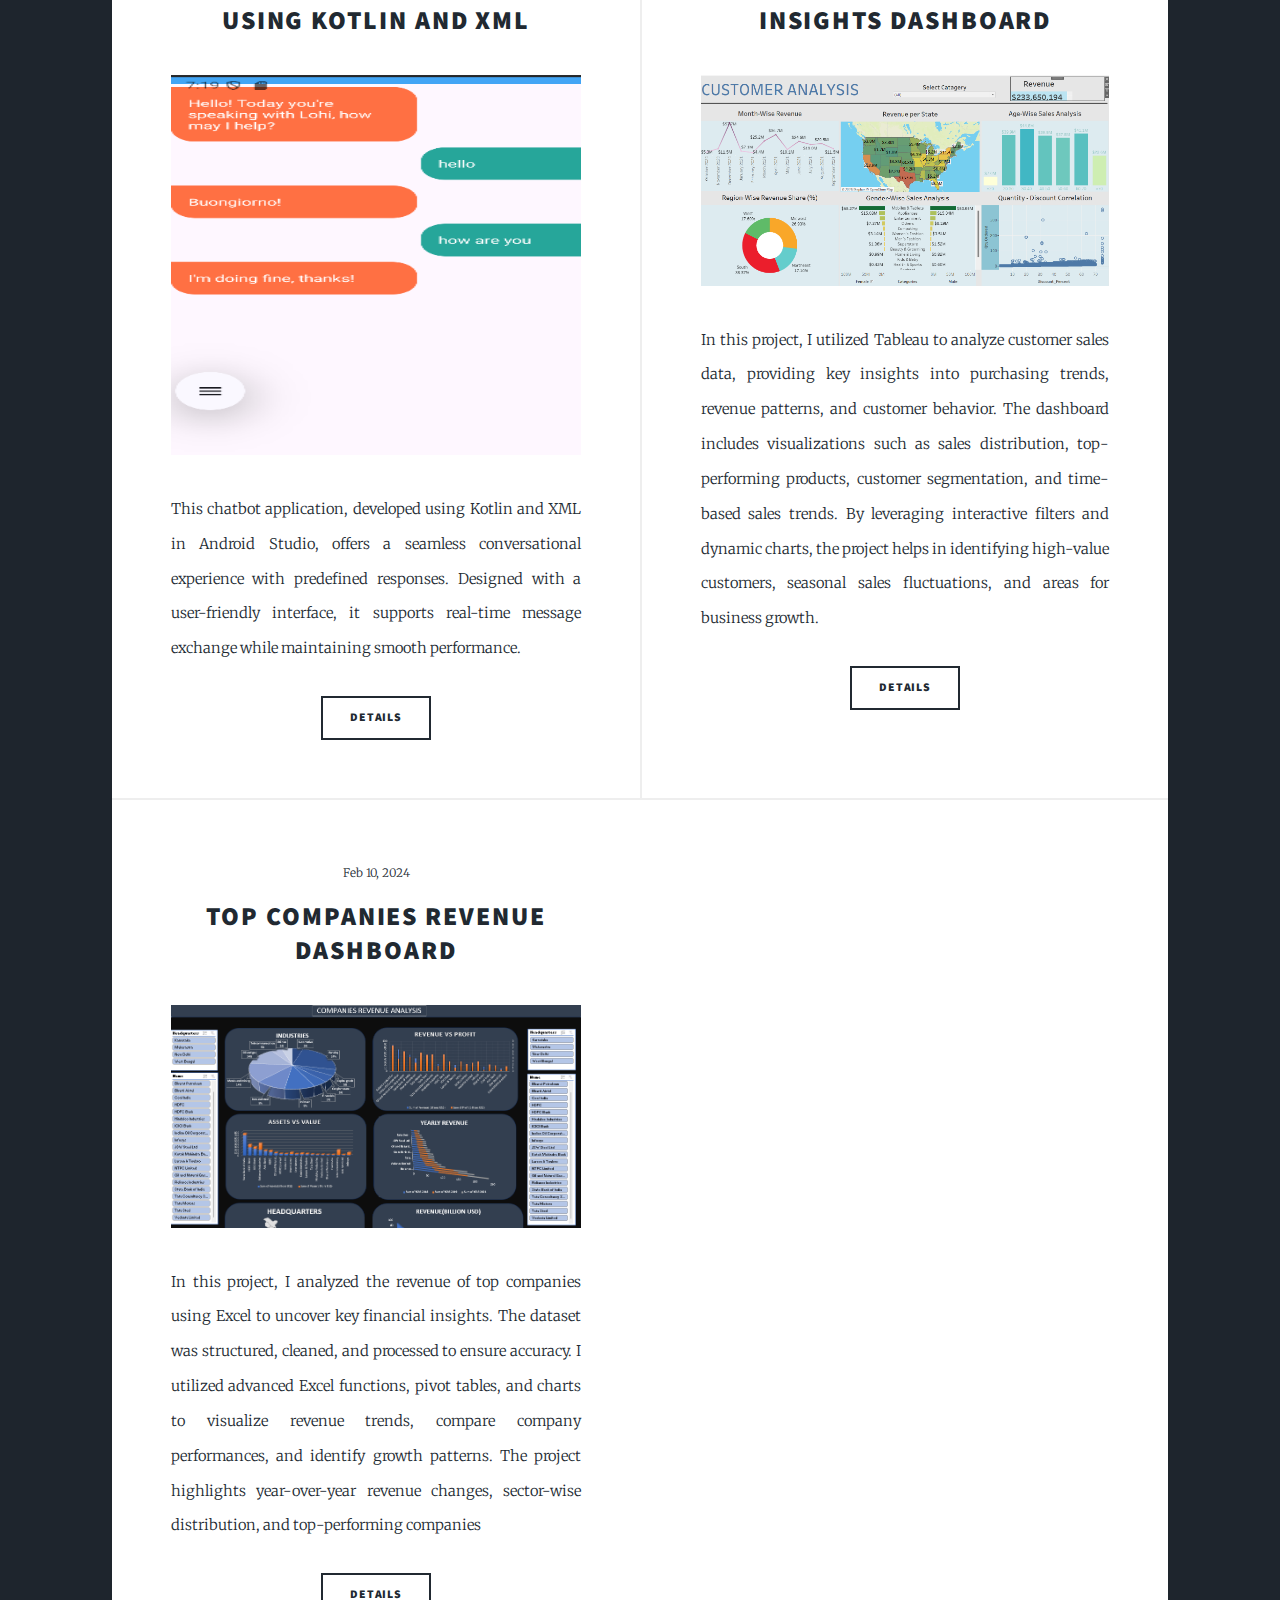
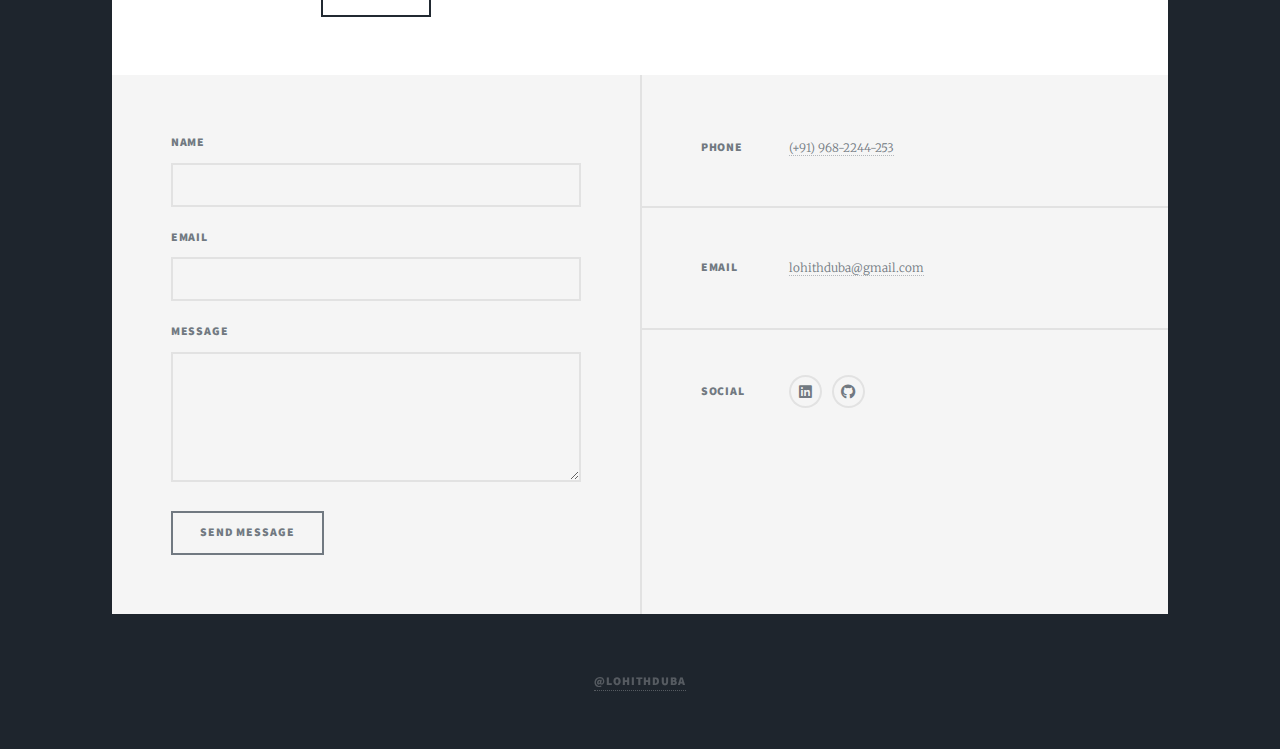
==== commit ad978d4d: "generic.html" ====
--- a/generic.html
+++ b/generic.html
@@ -58,7 +58,7 @@
 							<article >
 								<header>
 									<span class="date">March 10, 2025</span>
-									<h2><a href="https://weather-forcast-n25rgv9n1-lohithdubas-projects.vercel.app/">Weather Forecaster<br />
+									<h2><a href="https://weather-forcast-n25rgv9n1-lohithdubas-projects.vercel.app/">Weather Predictor<br />
 										Using React.js</a></h2>
 								</header>
 								<a href="https://weather-forcast-n25rgv9n1-lohithdubas-projects.vercel.app/" class="image fit"><img src="weather.png" style="width: 450px; height: 340px;"alt=""/></a>
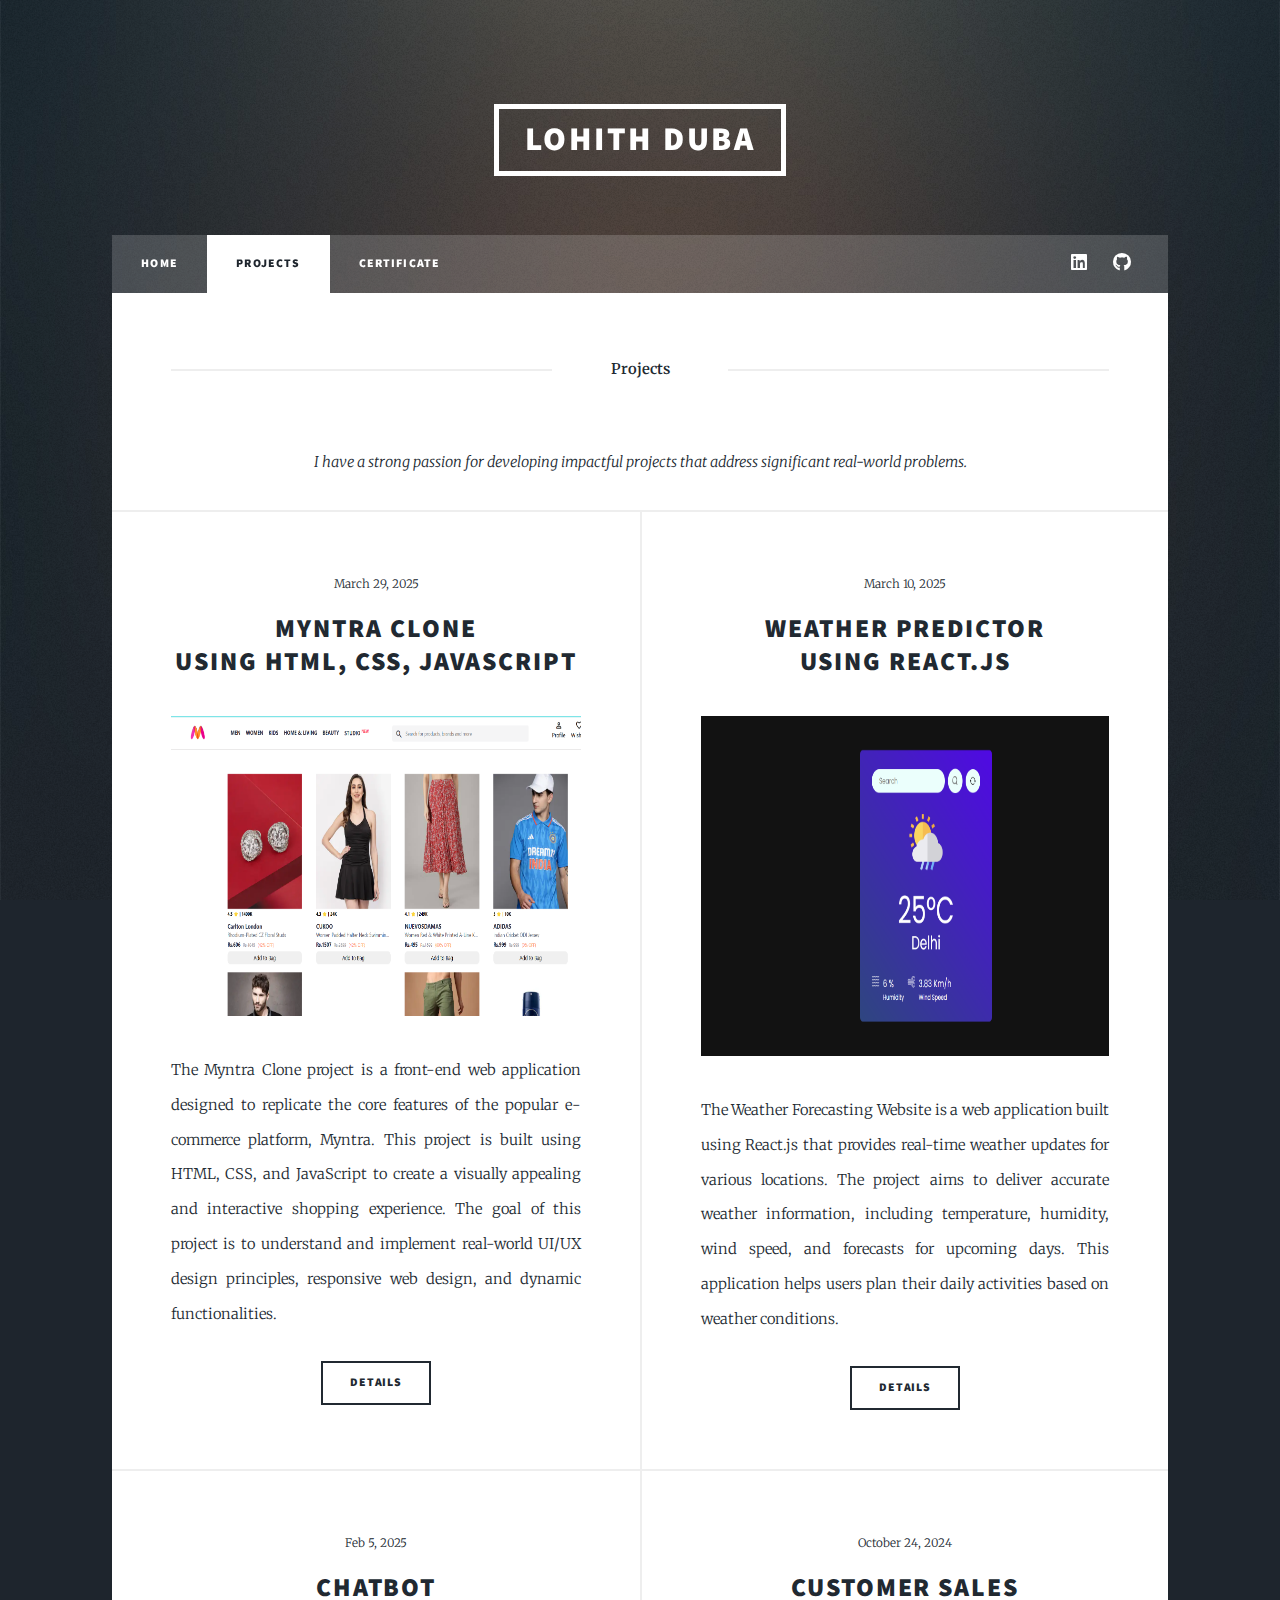
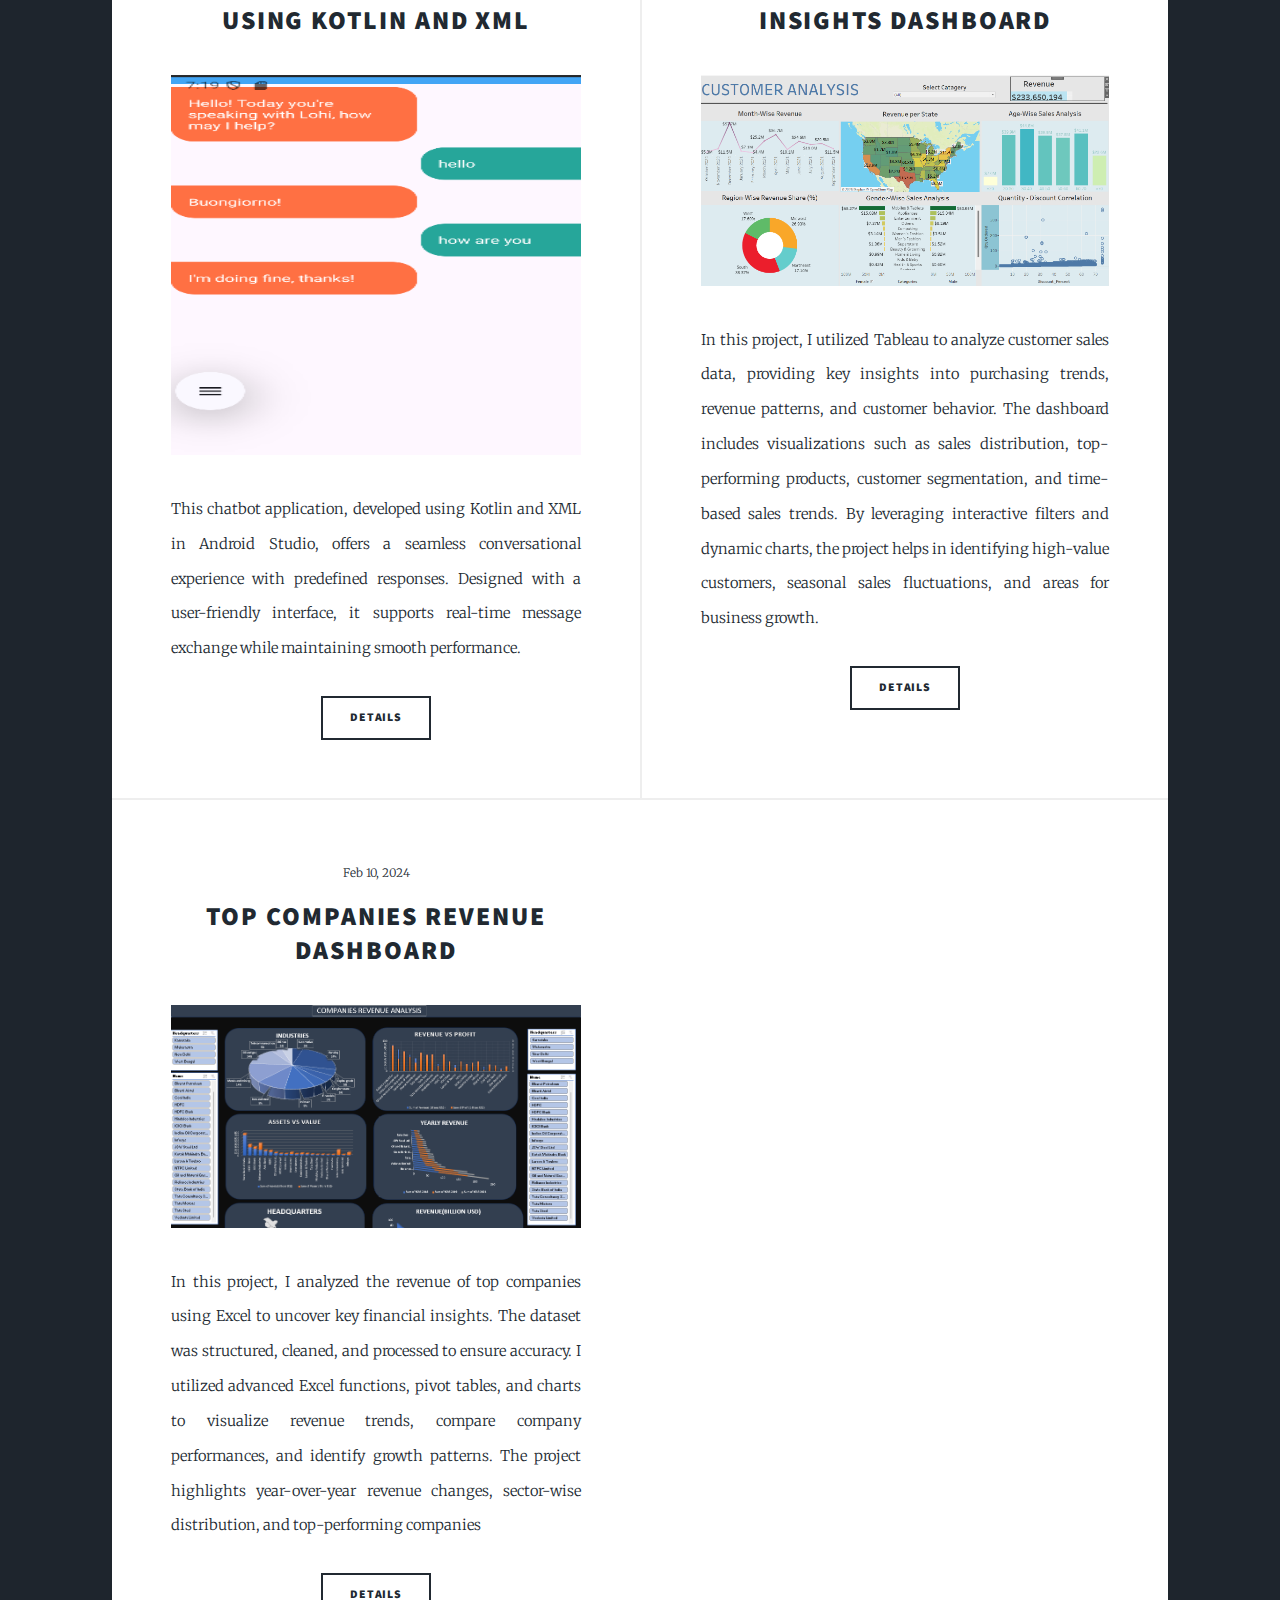
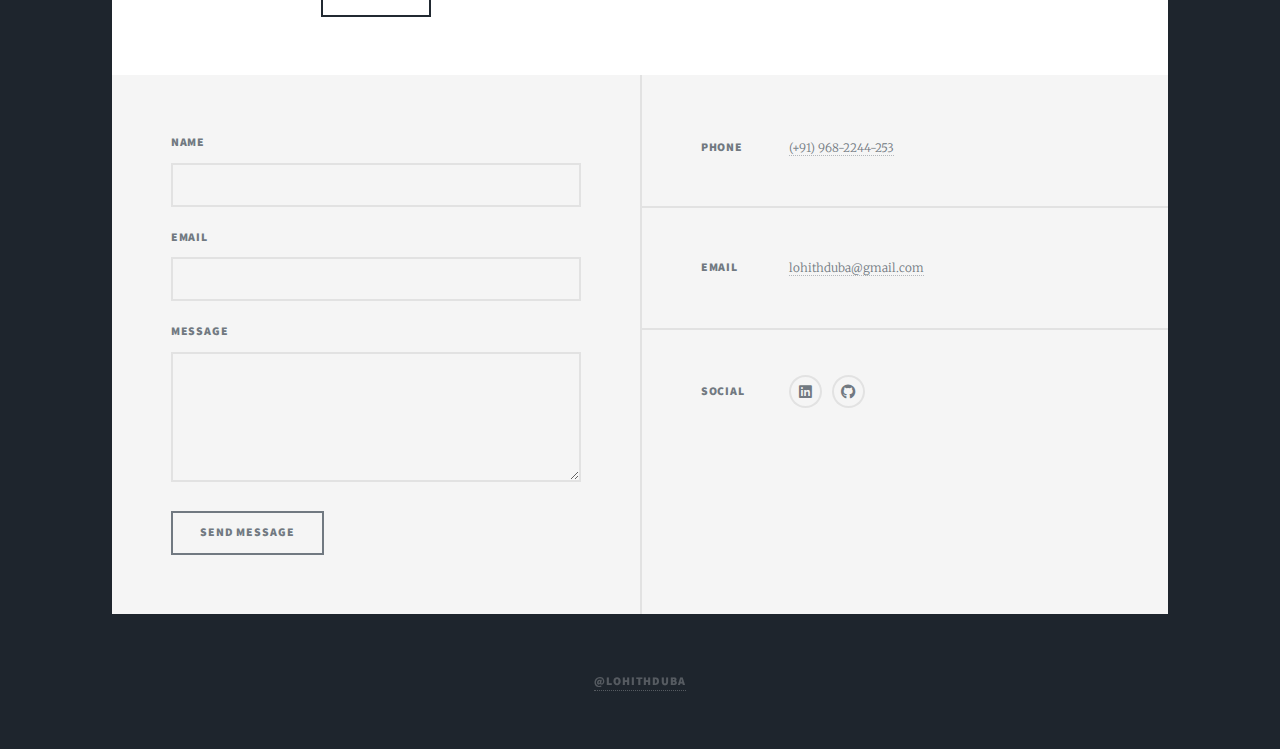
==== commit 3f6a58b7: "generic.html" ====
--- a/generic.html
+++ b/generic.html
@@ -24,6 +24,7 @@
 						<ul class="links">
 							<li><a href="index.html">Home</a></li>
 							<li class="active"><a href="generic.html">Projects</a></li>
+							<li><a href="skills.html">Certificate</a></li>
 							
 							
 						
